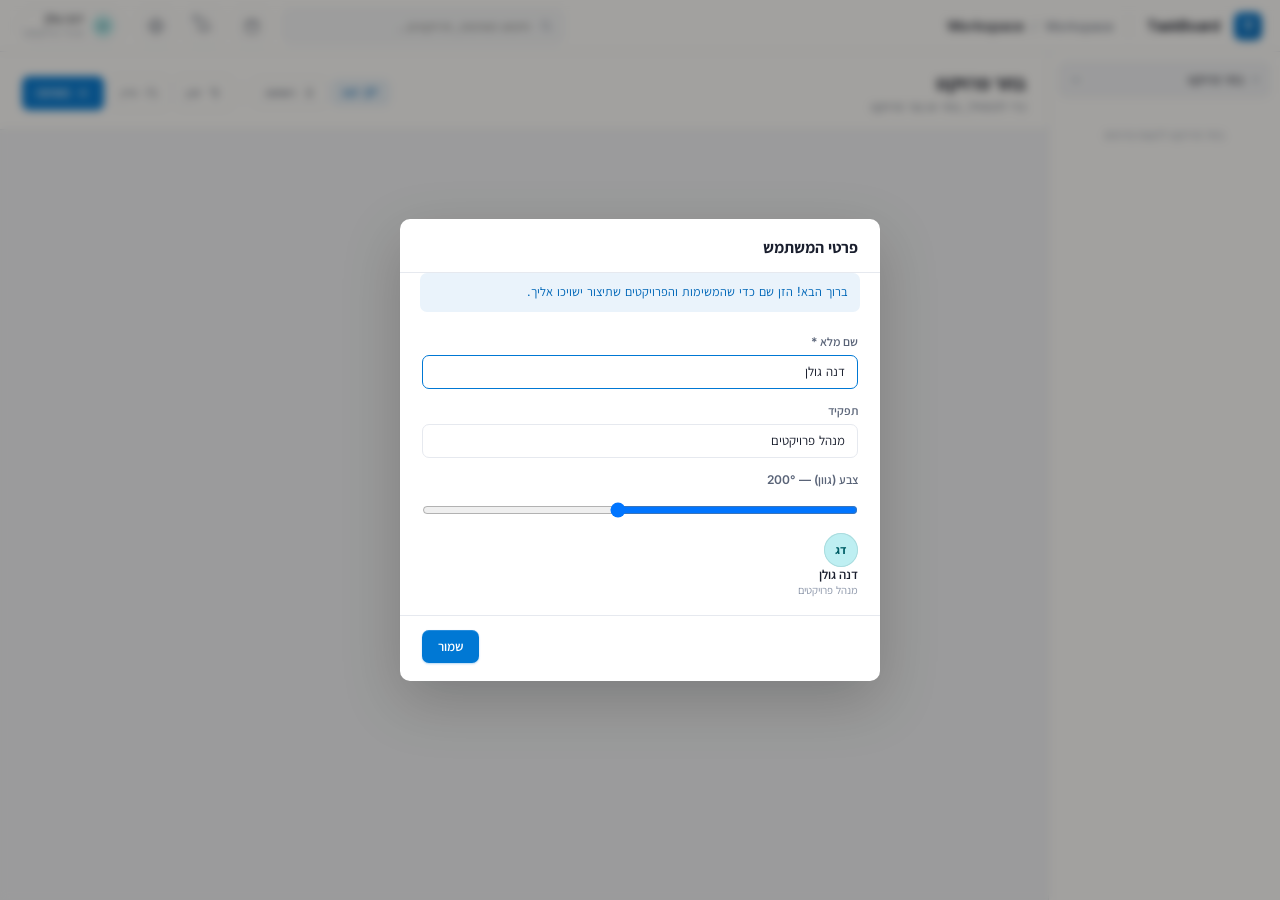
==== index.html @ 41b7034c "Show user profile in topbar and fix first-time setup modal - Add a clickable user chip (avatar + nam" ====
<!DOCTYPE html>
<html lang="he" dir="rtl">
<head>
    <meta charset="UTF-8">
    <meta name="viewport" content="width=device-width, initial-scale=1.0">
    <title>TaskBoard - מנהל משימות</title>
    <link rel="preconnect" href="https://fonts.googleapis.com">
    <link rel="preconnect" href="https://fonts.gstatic.com" crossorigin>
    <link href="https://fonts.googleapis.com/css2?family=Inter:wght@400;500;600;700&family=Assistant:wght@400;500;600;700&display=swap" rel="stylesheet">
    <link rel="stylesheet" href="style.css">
</head>
<body>
    <div class="wrapper">
        <!-- Top Bar -->
        <div class="topbar">
            <div class="topbar-logo">T</div>
            <div class="topbar-brand">TaskBoard</div>
            <div class="topbar-divider"></div>
            <div class="topbar-breadcrumb">
                <span class="breadcrumb-label">Workspace</span>
                <span class="breadcrumb-sep">/</span>
                <span class="breadcrumb-project" id="currentProjectName">ביטוח לאומי</span>
            </div>
            <div class="topbar-search-wrap">
                <svg class="topbar-search-icon" width="14" height="14" viewBox="0 0 24 24" fill="none" stroke="currentColor" stroke-width="1.8">
                    <path d="M11 18a7 7 0 1 0 0-14 7 7 0 0 0 0 14Z"/><path d="m21 21-4.3-4.3"/>
                </svg>
                <input class="topbar-search" type="text" placeholder="חיפוש משימות, פרויקטים…" id="searchInput">
            </div>
            <button class="topbar-icon-btn" type="button" title="דיילי" aria-label="דיילי">
                <svg width="16" height="16" viewBox="0 0 24 24" fill="none" stroke="currentColor" stroke-width="1.8" aria-hidden="true">
                    <rect x="3" y="4" width="18" height="18" rx="2"/><path d="M16 2v4"/><path d="M8 2v4"/><path d="M3 10h18"/><path d="M8 14h.01"/><path d="M12 14h.01"/><path d="M16 14h.01"/>
                </svg>
            </button>
            <button class="topbar-icon-btn" type="button" title="התראות" aria-label="התראות">
                <svg width="16" height="16" viewBox="0 0 24 24" fill="none" stroke="currentColor" stroke-width="1.8" aria-hidden="true">
                    <path d="M6 8a6 6 0 1 1 12 0c0 7 3 9 3 9H3s3-2 3-9"/><path d="M10.3 21a1.94 1.94 0 0 0 3.4 0"/>
                </svg>
            </button>
            <button class="topbar-icon-btn" type="button" title="הגדרות" aria-label="הגדרות">
                <svg width="16" height="16" viewBox="0 0 24 24" fill="none" stroke="currentColor" stroke-width="1.8" aria-hidden="true">
                    <circle cx="12" cy="12" r="3"/><path d="M19.4 15a1.65 1.65 0 0 0 .33 1.82l.06.06a2 2 0 1 1-2.83 2.83l-.06-.06a1.65 1.65 0 0 0-1.82-.33 1.65 1.65 0 0 0-1 1.51V21a2 2 0 1 1-4 0v-.09a1.65 1.65 0 0 0-1-1.51 1.65 1.65 0 0 0-1.82.33l-.06.06a2 2 0 1 1-2.83-2.83l.06-.06a1.65 1.65 0 0 0 .33-1.82 1.65 1.65 0 0 0-1.51-1H3a2 2 0 1 1 0-4h.09a1.65 1.65 0 0 0 1.51-1 1.65 1.65 0 0 0-.33-1.82l-.06-.06a2 2 0 1 1 2.83-2.83l.06.06a1.65 1.65 0 0 0 1.82.33h0a1.65 1.65 0 0 0 1-1.51V3a2 2 0 1 1 4 0v.09a1.65 1.65 0 0 0 1 1.51h0a1.65 1.65 0 0 0 1.82-.33l.06-.06a2 2 0 1 1 2.83 2.83l-.06.06a1.65 1.65 0 0 0-.33 1.82v0a1.65 1.65 0 0 0 1.51 1H21a2 2 0 1 1 0 4h-.09a1.65 1.65 0 0 0-1.51 1Z"/>
                </svg>
            </button>
            <button class="topbar-user" type="button" title="פרופיל המשתמש" aria-label="פרופיל המשתמש" data-action="openUserProfileModal()">
                <span class="avatar avatar-sm" id="topUserAvatar">אא</span>
                <span class="topbar-user-meta">
                    <span class="topbar-user-name" id="topUserName">משתמש</span>
                    <span class="topbar-user-role" id="topUserRole"></span>
                </span>
            </button>
        </div>

        <!-- Body -->
        <div class="body">
            <!-- Sidebar -->
            <aside class="sidebar">
                <!-- Project Selector Dropdown -->
                <div class="project-selector">
                    <button class="project-selector-btn" id="projectSelectorBtn" type="button" aria-haspopup="listbox" aria-expanded="false">
                        <span class="project-dot" id="selectorDot"></span>
                        <span class="project-selector-name" id="selectorProjectName">בחר פרויקט</span>
                        <svg class="selector-chevron" width="12" height="12" viewBox="0 0 24 24" fill="none" stroke="currentColor" stroke-width="2.5" aria-hidden="true">
                            <path d="M6 9l6 6 6-6"/>
                        </svg>
                    </button>
                    <div class="project-dropdown" id="projectDropdown" role="listbox">
                        <button class="mine-only-toggle" id="mineOnlyToggle" type="button" role="switch" aria-checked="false" data-action="toggleMineOnly()">
                            <span class="mine-only-switch"></span>
                            <span class="mine-only-label">הצג רק שלי</span>
                        </button>
                        <div class="projects-list" id="projectsList"></div>
                        <div class="sidebar-add">
                            <input class="sidebar-input" type="text" placeholder="פרויקט חדש…" id="newProjectInput" aria-label="שם פרויקט חדש">
                            <button class="sidebar-add-btn" type="button" aria-label="הוסף פרויקט">+</button>
                        </div>
                    </div>
                </div>

                <!-- Project Details Panel -->
                <div class="project-details" id="projectDetails">
                    <div class="project-details-empty">בחר פרויקט להצגת פרטים</div>
                </div>
            </aside>

            <!-- Main -->
            <main class="main">
                <!-- Page Header -->
                <div class="page-header">
                    <div>
                        <h1 class="page-title" id="pageTitle">בחר פרויקט</h1>
                        <p class="page-subtitle" id="pageSubtitle">כדי להתחיל, בחר פרויקט מהשמאל</p>
                    </div>
                    <div class="header-actions">
                        <div class="view-tabs">
                            <button class="tab-btn active" data-view="kanban">
                                <svg width="14" height="14" viewBox="0 0 24 24" fill="none" stroke="currentColor" stroke-width="1.8">
                                    <rect x="4" y="5" width="5" height="14"/><rect x="15" y="5" width="5" height="8"/>
                                </svg>
                                <span>לוח</span>
                            </button>
                            <button class="tab-btn" data-view="list">
                                <svg width="14" height="14" viewBox="0 0 24 24" fill="none" stroke="currentColor" stroke-width="1.8">
                                    <line x1="8" y1="6" x2="21" y2="6"/><line x1="8" y1="12" x2="21" y2="12"/><line x1="8" y1="18" x2="21" y2="18"/>
                                </svg>
                                <span>רשימה</span>
                            </button>
                        </div>
                        <div class="header-divider"></div>
                        <button class="header-btn header-btn-filter" type="button">
                            <svg width="14" height="14" viewBox="0 0 24 24" fill="none" stroke="currentColor" stroke-width="1.8" aria-hidden="true">
                                <line x1="3" y1="6" x2="21" y2="6"/><line x1="7" y1="12" x2="21" y2="12"/><line x1="10" y1="18" x2="21" y2="18"/>
                            </svg>
                            סנן
                        </button>
                        <button class="header-btn header-btn-sort" type="button">
                            <svg width="14" height="14" viewBox="0 0 24 24" fill="none" stroke="currentColor" stroke-width="1.6" aria-hidden="true">
                                <path d="M3 6h13"/><path d="M3 12h9"/><path d="M3 18h5"/><path d="M19 4v16"/><path d="M15 16l4 4 4-4"/>
                            </svg>
                            מיין
                        </button>
                        <input type="file" id="importFile" accept=".json" style="display:none">
                        <button class="add-task-btn">
                            <svg width="14" height="14" viewBox="0 0 24 24" fill="none" stroke="currentColor" stroke-width="2">
                                <path d="M12 5v14"/><path d="M5 12h14"/>
                            </svg>
                            משימה
                        </button>
                    </div>
                </div>

                <!-- Kanban Board (columns rendered dynamically) -->
                <div class="kanban-board" id="kanbanBoard"></div>

                <!-- Empty State -->
                <div class="empty-state" id="emptyState">
                    <div class="empty-state-inner">
                        <svg width="40" height="40" viewBox="0 0 24 24" fill="none" stroke="currentColor" stroke-width="1.2" stroke-linecap="round" stroke-linejoin="round" style="opacity:0.3"><rect x="4" y="5" width="5" height="14"/><rect x="15" y="5" width="5" height="8"/></svg>
                        <p>בחר פרויקט מהרשימה כדי להתחיל</p>
                    </div>
                </div>
            </main>
        </div>
    </div>

    <!-- APP_CONFIG moved to an external file: Manifest V3 extension pages
         disallow inline <script> blocks under the default CSP. -->
    <script src="config.js"></script>
    <script src="store/ids.js"></script>
    <script src="store/Store.js"></script>
    <script src="store/LocalJsonStore.js"></script>
    <script src="store/HttpStore.js"></script>
    <script src="store/index.js"></script>
    <script src="fsSync.js"></script>
    <script src="script.js"></script>
    <!-- CSP-safe replacement for inline onclick="" handlers (see actions.js). -->
    <script src="actions.js"></script>
</body>
</html>
---- style.css ----
/* ===== Design Tokens ===== */
:root {
    --bg: #f4f6fa;
    --surface: #ffffff;
    --ink: #1a1f2e;
    --ink-s: #5a6478;
    --ink-f: #8b95a8;
    --line: #e6e9ef;
    --line-h: #d0d5dd;
    --blue: #0078d4;
    --blue-d: #0067b8;
    --blue-bg: #eaf3fb;

    /* State colors */
    --todo-c: #64748b;
    --todo-bg: #f7f8fa;
    --todo-tint: #fafbfc;
    --todo-dot: #94a3b8;

    --doing-c: #0078d4;
    --doing-bg: #eaf3fb;
    --doing-tint: #f5fafd;
    --doing-dot: #0078d4;

    --done-c: #16a34a;
    --done-bg: #e8f6ec;
    --done-tint: #f4faf6;
    --done-dot: #16a34a;

    /* Radius */
    --r-sm: 4px;
    --r-md: 7px;
    --r-lg: 8px;
    --r-xl: 10px;

    /* Shadows */
    --shadow-card: 0 1px 0 rgba(16, 24, 40, 0.02);
    --shadow-card-hover: 0 1px 2px rgba(16, 24, 40, 0.04), 0 4px 12px -4px rgba(16, 24, 40, 0.08);
    --shadow-logo: 0 1px 2px rgba(0, 120, 212, 0.4), inset 0 1px 0 rgba(255, 255, 255, 0.2);
    --shadow-primary-btn: 0 1px 2px rgba(0, 120, 212, 0.3), inset 0 1px 0 rgba(255, 255, 255, 0.15);

    --font: 'Inter', 'Assistant', 'Segoe UI', -apple-system, sans-serif;
}

* {
    margin: 0;
    padding: 0;
    box-sizing: border-box;
}

body {
    font-family: var(--font);
    background: var(--bg);
    color: var(--ink);
    font-size: 13px;
    -webkit-font-smoothing: antialiased;
    -moz-osx-font-smoothing: grayscale;
}

button {
    font-family: inherit;
    cursor: pointer;
    border: none;
    background: none;
}

input {
    font-family: inherit;
    outline: none;
}

.wrapper {
    height: 100vh;
    display: flex;
    flex-direction: column;
    background: var(--bg);
}

/* ===== Top Bar ===== */
.topbar {
    display: flex;
    align-items: center;
    height: 52px;
    padding: 0 18px;
    background: var(--surface);
    border-bottom: 1px solid var(--line);
    gap: 14px;
    flex-shrink: 0;
}

.topbar-logo {
    width: 28px;
    height: 28px;
    background: linear-gradient(135deg, var(--blue), var(--blue-d));
    color: white;
    display: grid;
    place-items: center;
    font-weight: 800;
    font-size: 13.5px;
    border-radius: var(--r-md);
    box-shadow: var(--shadow-logo);
}

.topbar-brand {
    font-size: 14.5px;
    font-weight: 700;
    color: var(--ink);
    letter-spacing: -0.2px;
}

.topbar-divider {
    width: 1px;
    height: 22px;
    background: var(--line);
    margin-inline-start: 4px;
}

.topbar-breadcrumb {
    display: flex;
    align-items: center;
    gap: 8px;
}

.breadcrumb-label {
    font-size: 13px;
    color: var(--ink-s);
}

.breadcrumb-sep {
    color: var(--ink-f);
    font-size: 13px;
}

.breadcrumb-project {
    font-size: 14px;
    font-weight: 600;
    color: var(--ink);
}

.topbar-search-wrap {
    margin-inline-start: auto;
    position: relative;
    width: 280px;
}

.topbar-search-icon {
    position: absolute;
    inset-inline-start: 10px;
    top: 50%;
    transform: translateY(-50%);
    color: var(--ink-f);
    pointer-events: none;
}

.topbar-search {
    width: 100%;
    height: 34px;
    border: 1px solid var(--line);
    border-radius: var(--r-md);
    padding-inline-start: 32px;
    padding-inline-end: 12px;
    font-size: 13px;
    background: #f7f9fc;
    color: var(--ink);
    transition: border-color 0.15s, background 0.15s;
}

.topbar-search:focus {
    border-color: var(--blue);
    background: var(--surface);
}

.topbar-icon-btn {
    width: 34px;
    height: 34px;
    border: 1px solid var(--line);
    background: var(--surface);
    border-radius: var(--r-md);
    display: grid;
    place-items: center;
    color: var(--ink-s);
    transition: background 0.15s, color 0.15s, border-color 0.15s;
}

.topbar-icon-btn:hover {
    background: var(--bg);
    color: var(--ink);
    border-color: var(--line-h);
}

/* Topbar user chip */
.topbar-user {
    display: flex;
    align-items: center;
    gap: 8px;
    height: 34px;
    padding: 0 10px 0 6px;
    border: 1px solid var(--line);
    background: var(--surface);
    border-radius: 18px;
    transition: background 0.15s, border-color 0.15s;
}

.topbar-user:hover {
    background: var(--bg);
    border-color: var(--line-h);
}

.topbar-user-meta {
    display: flex;
    flex-direction: column;
    align-items: flex-start;
    line-height: 1.15;
    max-width: 120px;
}

.topbar-user-name {
    font-size: 12.5px;
    font-weight: 600;
    color: var(--ink);
    overflow: hidden;
    text-overflow: ellipsis;
    white-space: nowrap;
    max-width: 120px;
}

.topbar-user-role {
    font-size: 10.5px;
    color: var(--ink-f);
    overflow: hidden;
    text-overflow: ellipsis;
    white-space: nowrap;
    max-width: 120px;
}

.topbar-user-role:empty {
    display: none;
}

/* First-time profile setup intro */
.modal-intro {
    margin: 0 20px 4px;
    padding: 10px 12px;
    background: var(--blue-bg);
    color: var(--blue-d);
    border-radius: var(--r-md);
    font-size: 12.5px;
    line-height: 1.5;
}

/* ===== Avatar ===== */
.avatar {
    width: 32px;
    height: 32px;
    border-radius: 50%;
    background: oklch(0.92 0.05 var(--hue));
    color: oklch(0.42 0.12 var(--hue));
    display: grid;
    place-items: center;
    font-size: 11px;
    font-weight: 700;
    letter-spacing: -0.3px;
    box-shadow: inset 0 0 0 1px oklch(0.86 0.05 var(--hue));
    flex-shrink: 0;
}

.avatar-sm {
    width: 22px;
    height: 22px;
    font-size: 9px;
}

.avatar-lg {
    width: 34px;
    height: 34px;
    font-size: 12px;
}

/* ===== Body Layout ===== */
.body {
    flex: 1;
    display: grid;
    grid-template-columns: 232px 1fr;
    min-height: 0;
}

/* ===== Sidebar ===== */
.sidebar {
    background: var(--surface);
    border-inline-end: 1px solid var(--line);
    display: flex;
    flex-direction: column;
    overflow: visible;
}

/* Project Selector */
.project-selector {
    padding: 10px 10px 0;
    position: relative;
}

.project-selector-btn {
    width: 100%;
    display: flex;
    align-items: center;
    gap: 8px;
    padding: 8px 10px;
    background: var(--bg);
    border: 1px solid var(--line);
    border-radius: var(--r-md);
    color: var(--ink);
    font-size: 13px;
    font-weight: 500;
    cursor: pointer;
    transition: border-color 0.15s, background 0.15s;
    text-align: start;
}

.project-selector-btn:hover {
    border-color: var(--line-h);
    background: #eff2f7;
}

.project-selector-btn[aria-expanded="true"] {
    border-color: var(--blue);
    background: var(--surface);
}

.project-selector-name {
    flex: 1;
    overflow: hidden;
    text-overflow: ellipsis;
    white-space: nowrap;
}

.selector-chevron {
    flex-shrink: 0;
    color: var(--ink-f);
    transition: transform 0.2s;
}

.project-selector-btn[aria-expanded="true"] .selector-chevron {
    transform: rotate(180deg);
}

/* Project Dropdown */
.project-dropdown {
    display: none;
    position: absolute;
    top: calc(100% + 4px);
    inset-inline-start: 10px;
    inset-inline-end: 10px;
    background: var(--surface);
    border: 1px solid var(--line);
    border-radius: var(--r-lg);
    box-shadow: 0 4px 16px rgba(16, 24, 40, 0.1);
    z-index: 200;
    overflow: hidden;
}

.project-dropdown.open {
    display: block;
}

.projects-list {
    padding: 4px 6px;
    display: flex;
    flex-direction: column;
    gap: 1px;
    overflow-y: auto;
    max-height: 220px;
}

/* "Show only mine" toggle */
.mine-only-toggle {
    display: flex;
    align-items: center;
    gap: 8px;
    width: calc(100% - 12px);
    margin: 6px 6px 0;
    padding: 7px 10px;
    background: var(--bg);
    border: 1px solid var(--line);
    border-radius: var(--r-md);
    cursor: pointer;
    font-family: inherit;
    font-size: 12.5px;
    font-weight: 500;
    color: var(--ink-s);
    transition: background 0.12s, border-color 0.12s, color 0.12s;
}

.mine-only-toggle:hover {
    border-color: var(--line-h);
}

.mine-only-switch {
    position: relative;
    flex: none;
    width: 30px;
    height: 17px;
    border-radius: 9px;
    background: var(--line-h);
    transition: background 0.15s;
}

.mine-only-switch::after {
    content: "";
    position: absolute;
    top: 2px;
    inset-inline-start: 2px;
    width: 13px;
    height: 13px;
    border-radius: 50%;
    background: #fff;
    box-shadow: 0 1px 2px rgba(16, 24, 40, 0.25);
    transition: transform 0.15s;
}

.mine-only-toggle.active {
    background: var(--blue-bg);
    border-color: var(--blue);
    color: var(--blue-d);
}

.mine-only-toggle.active .mine-only-switch {
    background: var(--blue);
}

.mine-only-toggle.active .mine-only-switch::after {
    transform: translateX(-13px);
}

.project-item {
    display: flex;
    align-items: center;
    gap: 9px;
    padding: 7px 10px;
    font-size: 13px;
    border-radius: var(--r-md);
    color: var(--ink);
    font-weight: 500;
    cursor: pointer;
    transition: background 0.12s;
    position: relative;
}

.project-item:hover {
    background: #f4f6fa;
}

.project-item.active {
    background: var(--blue-bg);
    color: var(--blue-d);
    font-weight: 600;
}

.project-dot {
    width: 7px;
    height: 7px;
    border-radius: 50%;
    background: oklch(0.72 0.12 var(--hue, 230));
    flex-shrink: 0;
}

.project-item.active .project-dot {
    background: var(--blue);
}

.project-name {
    flex: 1;
    overflow: hidden;
    text-overflow: ellipsis;
    white-space: nowrap;
}

.project-count {
    font-size: 11px;
    font-weight: 700;
    color: var(--ink-f);
}

.project-item.active .project-count {
    color: var(--blue-d);
}

.project-settings-btn {
    width: 18px;
    height: 18px;
    border-radius: 4px;
    color: var(--ink-f);
    opacity: 0;
    transition: opacity 0.15s, background 0.15s, color 0.15s;
    display: grid;
    place-items: center;
    font-size: 13px;
}

.project-item:hover .project-settings-btn {
    opacity: 1;
}

.project-settings-btn:hover {
    background: #f0f7ff;
    color: var(--blue);
}

.project-delete-btn {
    width: 18px;
    height: 18px;
    border-radius: 4px;
    color: var(--ink-f);
    opacity: 0;
    transition: opacity 0.15s, background 0.15s, color 0.15s;
    display: grid;
    place-items: center;
    font-size: 14px;
}

.project-item:hover .project-delete-btn {
    opacity: 1;
}

.project-delete-btn:hover {
    background: #fef0ef;
    color: #b42318;
}

.sidebar-add {
    margin: 6px 6px 8px;
    display: flex;
    flex-direction: column;
    gap: 6px;
    border-top: 1px solid var(--line);
    padding-top: 8px;
}

.sidebar-input {
    flex: 1;
    border: 1px solid var(--line);
    padding: 7px 10px;
    font-size: 12.5px;
    border-radius: var(--r-md);
    background: #f7f9fc;
    color: var(--ink);
    transition: border-color 0.15s, background 0.15s;
}

.sidebar-input:focus {
    border-color: var(--blue);
    background: var(--surface);
}

.sidebar-add-btn {
    width: 100%;
    padding: 7px 12px;
    border: 1px solid var(--blue);
    background: var(--blue);
    color: white;
    font-size: 12.5px;
    font-weight: 600;
    border-radius: var(--r-md);
    display: flex;
    align-items: center;
    justify-content: center;
    gap: 5px;
    transition: all 0.15s;
}

.sidebar-add-btn:hover {
    background: var(--blue);
    color: white;
    border-color: var(--blue);
}

/* Project Details Panel */
.project-details {
    flex: 1;
    overflow-y: auto;
    margin-top: 10px;
}

.project-details-empty {
    padding: 20px 16px;
    font-size: 12px;
    color: var(--ink-f);
    text-align: center;
}

.project-details-header {
    padding: 14px 16px 12px;
    border-bottom: 1px solid var(--line);
    position: relative;
    overflow: hidden;
}

.project-details-color-bar {
    position: absolute;
    inset-inline-start: 0;
    top: 0;
    bottom: 0;
    width: 3px;
    background: oklch(0.72 0.12 var(--hue, 230));
}

.project-details-name {
    font-size: 14px;
    font-weight: 700;
    color: var(--ink);
    line-height: 1.3;
    word-break: break-word;
}

.project-details-body {
    padding: 12px 16px;
    display: flex;
    flex-direction: column;
    gap: 12px;
}

.project-details-section-label {
    font-size: 10.5px;
    font-weight: 700;
    color: var(--ink-f);
    text-transform: uppercase;
    letter-spacing: 0.5px;
}

.project-stats {
    display: flex;
    flex-direction: column;
    gap: 4px;
}

.project-stat {
    display: flex;
    align-items: center;
    gap: 8px;
    padding: 4px 0;
}

.project-stat-dot {
    width: 6px;
    height: 6px;
    border-radius: 50%;
    background: oklch(0.70 0.14 var(--col-hue, 220));
    flex-shrink: 0;
}

.project-stat-label {
    flex: 1;
    font-size: 12px;
    color: var(--ink-s);
}

.project-stat-count {
    font-size: 12px;
    font-weight: 700;
    color: var(--ink);
    min-width: 16px;
    text-align: start;
}

.project-details-meta {
    display: flex;
    align-items: center;
    gap: 5px;
    color: var(--ink-f);
    font-size: 11px;
}

/* Project Links */
.project-links {
    display: flex;
    flex-direction: column;
    gap: 6px;
}

.project-link-btn {
    display: flex;
    align-items: center;
    gap: 10px;
    width: 100%;
    box-sizing: border-box;
    padding: 10px 12px;
    background: var(--surface);
    border: 1px solid var(--line);
    border-radius: var(--r-md);
    cursor: pointer;
    transition: background 0.15s, border-color 0.15s, box-shadow 0.15s;
    position: relative;
    min-height: 44px;
}

.project-link-btn:hover {
    background: #f7f9fc;
    border-color: var(--line-h);
    box-shadow: var(--shadow-card-hover);
}

.project-link-icon {
    line-height: 1;
    flex-shrink: 0;
    width: 24px;
    height: 24px;
    display: grid;
    place-items: center;
    color: var(--ink-s);
}

.project-link-name {
    flex: 1;
    font-size: 13px;
    font-weight: 600;
    color: var(--ink);
    overflow: hidden;
    text-overflow: ellipsis;
    white-space: nowrap;
}

.project-link-edit,
.project-link-del {
    width: 22px;
    height: 22px;
    border-radius: 4px;
    color: var(--ink-f);
    background: transparent;
    border: none;
    opacity: 0;
    transition: opacity 0.15s, background 0.15s, color 0.15s;
    display: grid;
    place-items: center;
    font-size: 13px;
    cursor: pointer;
}

.project-link-btn:hover .project-link-edit,
.project-link-btn:hover .project-link-del {
    opacity: 1;
}

.project-link-edit:hover {
    background: var(--blue-bg);
    color: var(--blue-d);
}

.project-link-del:hover {
    background: #fef0ef;
    color: #b42318;
}

.project-link-add {
    display: flex;
    align-items: center;
    gap: 10px;
    width: 100%;
    box-sizing: border-box;
    padding: 10px 12px;
    background: transparent;
    border: 1px dashed var(--line-h);
    border-radius: var(--r-md);
    color: var(--ink-s);
    cursor: pointer;
    transition: background 0.15s, border-color 0.15s, color 0.15s;
    min-height: 44px;
}

.project-link-add:hover {
    background: var(--blue-bg);
    border-color: var(--blue);
    color: var(--blue-d);
}

.project-link-add .project-link-icon {
    font-size: 16px;
    font-weight: 600;
}

.project-link-add .project-link-name {
    font-size: 12.5px;
    font-weight: 500;
    color: inherit;
}

/* Link icon picker (modal) */
.link-icon-picker {
    display: grid;
    grid-template-columns: repeat(8, 1fr);
    gap: 6px;
}

.link-icon-opt {
    aspect-ratio: 1;
    border: 1px solid var(--line);
    background: var(--surface);
    border-radius: var(--r-md);
    color: var(--ink-s);
    display: grid;
    place-items: center;
    cursor: pointer;
    transition: background 0.12s, border-color 0.12s, color 0.12s;
}

.link-icon-opt:hover {
    background: var(--bg);
    border-color: var(--line-h);
}

.link-icon-opt.selected {
    background: var(--blue-bg);
    border-color: var(--blue);
    color: var(--blue-d);
}

/* Link type selector */
.link-type-selector {
    display: flex;
    gap: 8px;
}

.link-type-btn {
    flex: 1;
    padding: 8px 12px;
    border: 1px solid var(--line);
    background: var(--surface);
    border-radius: var(--r-md);
    color: var(--ink-s);
    cursor: pointer;
    font-size: 13px;
    font-weight: 500;
    display: flex;
    align-items: center;
    justify-content: center;
    gap: 6px;
    transition: background 0.12s, border-color 0.12s, color 0.12s;
}

.link-type-btn:hover {
    background: var(--bg);
    border-color: var(--line-h);
}

.link-type-btn.active {
    background: var(--blue-bg);
    border-color: var(--blue);
    color: var(--blue-d);
}

.field-hint {
    margin-top: 4px;
    font-size: 11px;
    color: var(--ink-s);
    opacity: 0.7;
}

/* File upload row */
.file-upload-row {
    display: flex;
    gap: 8px;
    align-items: stretch;
}

/* File picker button */
.file-picker-btn {
    display: flex;
    align-items: center;
    justify-content: center;
    gap: 6px;
    flex: 1;
    padding: 8px 12px;
    border: 1px solid var(--line);
    background: var(--surface);
    border-radius: var(--r-md);
    color: var(--ink-s);
    cursor: pointer;
    font-size: 13px;
    font-weight: 500;
    transition: background 0.12s, border-color 0.12s;
}

.file-picker-btn:hover {
    background: var(--bg);
    border-color: var(--line-h);
}

/* File help button (question mark) */
.file-help-btn {
    flex-shrink: 0;
    width: 32px;
    height: 32px;
    border: 1px solid var(--line);
    background: var(--surface);
    border-radius: 50%;
    color: var(--ink-s);
    cursor: pointer;
    font-size: 14px;
    font-weight: 700;
    display: flex;
    align-items: center;
    justify-content: center;
    transition: background 0.12s, border-color 0.12s, color 0.12s;
}

.file-help-btn:hover {
    background: var(--blue-bg);
    border-color: var(--blue);
    color: var(--blue-d);
}

/* File selected display */
.file-selected-display {
    padding: 8px 10px;
    background: var(--blue-bg);
    border: 1px solid var(--blue);
    border-radius: var(--r-md);
    color: var(--blue-d);
    display: flex;
    align-items: center;
    gap: 6px;
    font-size: 13px;
    font-weight: 500;
    word-break: break-all;
}

.file-selected-display svg {
    flex-shrink: 0;
}

.file-clear-btn {
    margin-start: auto;
    background: none;
    border: none;
    color: var(--blue-d);
    cursor: pointer;
    font-size: 18px;
    padding: 0;
    width: 18px;
    height: 18px;
    display: flex;
    align-items: center;
    justify-content: center;
    flex-shrink: 0;
    transition: color 0.12s;
}

.file-clear-btn:hover {
    color: var(--blue);
}

.user-card {
    margin-top: auto;
    padding: 12px 14px;
    border-top: 1px solid var(--line);
    display: flex;
    align-items: center;
    gap: 10px;
}

.user-meta {
    flex: 1;
    min-width: 0;
}

.user-name {
    font-size: 13px;
    font-weight: 600;
    color: var(--ink);
    line-height: 1.2;
}

.user-role {
    font-size: 11px;
    color: var(--ink-f);
    margin-top: 1px;
}

.icon-btn-small {
    width: 28px;
    height: 28px;
    border: 1px solid var(--line);
    background: var(--surface);
    border-radius: var(--r-md);
    display: grid;
    place-items: center;
    color: var(--ink-s);
    transition: background 0.15s;
}

.icon-btn-small:hover {
    background: var(--bg);
}

/* ===== Main Area ===== */
.main {
    display: flex;
    flex-direction: column;
    min-height: 0;
    overflow: hidden;
}

.page-header {
    padding: 18px 22px 14px;
    border-bottom: 1px solid var(--line);
    background: var(--surface);
    display: flex;
    align-items: center;
    gap: 14px;
}

.page-title {
    font-size: 20px;
    font-weight: 700;
    color: var(--ink);
    letter-spacing: -0.3px;
}

.page-subtitle {
    font-size: 12.5px;
    color: var(--ink-s);
    margin-top: 2px;
}

.header-actions {
    display: flex;
    gap: 6px;
    margin-inline-start: auto;
    align-items: center;
}

.view-tabs {
    display: flex;
    gap: 4px;
}

.tab-btn {
    padding: 5px 11px;
    font-size: 12px;
    font-weight: 600;
    border-radius: var(--r-md);
    color: var(--ink-s);
    background: transparent;
    border: 1px solid var(--line);
    display: inline-flex;
    align-items: center;
    gap: 5px;
    transition: all 0.15s;
}

.tab-btn:hover {
    background: var(--bg);
}

.tab-btn.active {
    background: var(--blue-bg);
    color: var(--blue-d);
    border-color: transparent;
}

.header-divider {
    width: 1px;
    height: 22px;
    background: var(--line);
    margin: 0 4px;
}

.header-btn {
    height: 32px;
    padding: 0 10px;
    border: 1px solid var(--line);
    background: var(--surface);
    color: var(--ink-s);
    font-size: 12.5px;
    border-radius: var(--r-md);
    display: inline-flex;
    align-items: center;
    gap: 6px;
    transition: all 0.15s;
}

.header-btn:hover {
    background: var(--bg);
    color: var(--ink);
}

.add-task-btn {
    padding: 0 14px;
    height: 34px;
    background: var(--blue);
    color: white;
    font-size: 13px;
    font-weight: 600;
    border-radius: var(--r-md);
    display: inline-flex;
    align-items: center;
    gap: 6px;
    box-shadow: var(--shadow-primary-btn);
    transition: background 0.15s;
}

.add-task-btn:hover {
    background: var(--blue-d);
}

/* ===== Kanban Board ===== */
.kanban-board {
    padding: 18px;
    display: grid;
    grid-template-columns: 260px 260px 260px 260px;
    gap: 14px;
    flex: 1;
    min-height: 0;
    overflow-x: auto;
    overflow-y: hidden;
    align-items: stretch;
}

.kanban-column {
    background: var(--surface);
    border: 1px solid var(--line);
    border-radius: var(--r-xl);
    display: flex;
    flex-direction: column;
    min-height: 0;
    transition: background 0.15s, border-color 0.15s;
    overflow: hidden;
}

.kanban-column.drop-over {
    background: var(--state-bg);
    border-color: var(--state-dot);
}

.kanban-column.dragging-column {
    opacity: 0.4;
}

.kanban-column {
    --col-hue: 220;
    --state-c:   hsl(var(--col-hue), 55%, 35%);
    --state-bg:  hsl(var(--col-hue), 65%, 92%);
    --state-tint: hsl(var(--col-hue), 60%, 97%);
    --state-dot: hsl(var(--col-hue), 60%, 50%);
}

.column-header {
    padding: 12px 14px 10px;
    border-bottom: 1px solid var(--line);
    background: var(--state-tint);
    display: flex;
    align-items: center;
    gap: 9px;
    cursor: grab;
}

.column-header:active {
    cursor: grabbing;
}

.column-dot {
    width: 8px;
    height: 8px;
    border-radius: 50%;
    background: var(--state-dot);
    box-shadow: 0 0 0 3px var(--state-bg);
}

.column-title {
    font-size: 12.5px;
    font-weight: 700;
    color: var(--ink);
    letter-spacing: 0.2px;
}

.column-count {
    font-size: 11px;
    font-weight: 700;
    color: var(--state-c);
    background: white;
    border: 1px solid var(--line);
    padding: 1px 8px;
    border-radius: 99px;
    line-height: 1.5;
}

.column-add-btn {
    margin-inline-start: auto;
    width: 24px;
    height: 24px;
    border-radius: 6px;
    display: grid;
    place-items: center;
    color: var(--ink-s);
    background: transparent;
    font-size: 16px;
    font-weight: 600;
    line-height: 1;
    transition: background 0.15s, color 0.15s;
}

.column-add-btn:hover {
    background: var(--line);
    color: var(--ink);
}

.column-delete-btn {
    width: 22px;
    height: 22px;
    border: none;
    background: transparent;
    color: var(--ink-f);
    border-radius: var(--r-sm);
    cursor: pointer;
    font-size: 16px;
    line-height: 1;
    display: flex;
    align-items: center;
    justify-content: center;
    opacity: 0;
    transition: opacity 0.15s, background 0.15s, color 0.15s;
}

.kanban-column:hover .column-delete-btn {
    opacity: 1;
}

.column-delete-btn:hover {
    background: #fee2e2;
    color: #b91c1c;
}

.add-column-btn {
    align-self: start;
    min-width: 200px;
    height: 44px;
    margin-top: 0;
    background: transparent;
    border: 2px dashed var(--line);
    border-radius: var(--r-xl);
    color: var(--ink-f);
    font-size: 13px;
    font-weight: 600;
    cursor: pointer;
    transition: all 0.15s;
    display: flex;
    align-items: center;
    justify-content: center;
}

.add-column-btn:hover {
    border-color: var(--blue);
    color: var(--blue);
    background: var(--surface);
}

.column-body {
    padding: 10px;
    display: flex;
    flex-direction: column;
    gap: 8px;
    background: var(--surface);
    transition: background 0.15s;
    min-height: 60px;
    flex: 1;
    overflow-y: auto;
}

.kanban-column.drop-over .column-body {
    background: var(--state-bg);
}

.column-empty {
    text-align: center;
    color: var(--ink-f);
    font-size: 12px;
    padding: 18px 8px;
    border: 1px dashed var(--line);
    border-radius: var(--r-lg);
    font-weight: 500;
}

/* ===== Card ===== */
.card {
    position: relative;
    background: var(--surface);
    border: 1px solid var(--line);
    border-radius: var(--r-lg);
    padding: 11px 13px 10px;
    cursor: pointer;
    box-shadow: var(--shadow-card);
    transition: box-shadow 0.15s, border-color 0.15s, transform 0.15s;
}

.card:hover {
    border-color: var(--line-h);
    box-shadow: var(--shadow-card-hover);
    transform: translateY(-1px);
}

.card.dragging {
    opacity: 0.4;
}

.card {
    --col-hue: 220;
    --card-stripe: hsl(var(--col-hue), 60%, 50%);
}

.card-stripe {
    position: absolute;
    inset-inline-start: 0;
    top: 10px;
    bottom: 10px;
    width: 3px;
    background: var(--card-stripe);
    border-radius: 0 2px 2px 0;
}

.card-top {
    display: flex;
    align-items: center;
    margin-bottom: 6px;
}

.card-id {
    position: absolute;
    inset-inline-end: 8px;
    top: 8px;
    font-size: 10px;
    color: var(--ink-f);
    font-weight: 600;
    font-variant-numeric: tabular-nums;
    font-family: ui-monospace, SFMono-Regular, Menlo, monospace;
    white-space: nowrap;
    z-index: 0;
}

.card-title {
    font-size: 13.5px;
    font-weight: 600;
    color: var(--ink);
    line-height: 1.35;
    margin-bottom: 2px;
    word-break: break-word;
}

.card-title.done {
    text-decoration: line-through;
    opacity: 0.7;
}

.card-description {
    font-size: 12px;
    color: var(--ink-s);
    line-height: 1.4;
    margin-bottom: 8px;
    word-break: break-word;
}

.card-meta {
    display: flex;
    align-items: center;
    gap: 8px;
    padding-top: 8px;
    border-top: 1px dashed var(--line);
    flex-wrap: wrap;
}

/* ===== Tag ===== */
.tag {
    display: inline-flex;
    align-items: center;
    font-size: 11px;
    font-weight: 600;
    padding: 2px 8px;
    border-radius: var(--r-sm);
}

.tag-default { background: var(--line); color: var(--ink-s); }
.tag-מסמכים, .tag-docs { background: #f4ebff; color: #5925dc; }
.tag-פגישה, .tag-meeting { background: #e0f2fe; color: #0086c9; }
.tag-פנימי, .tag-internal { background: #eef4ff; color: #3538cd; }
.tag-bug { background: #fef0ef; color: #b42318; }
.tag-feature { background: #e8f6ec; color: #16a34a; }

/* ===== Priority Flag ===== */
.priority {
    display: inline-flex;
    align-items: center;
    gap: 4px;
    font-size: 11px;
    font-weight: 600;
    padding: 2px 7px 2px 6px;
    border-radius: var(--r-sm);
    line-height: 1.4;
}

.priority-high { background: #fef0ef; color: #b42318; }
.priority-med { background: #fef5e7; color: #b54708; }
.priority-low { background: #f2f4f7; color: #475467; }

/* ===== Due Chip ===== */
.due-chip {
    display: inline-flex;
    align-items: center;
    gap: 4px;
    font-size: 11.5px;
    font-weight: 500;
    color: var(--ink-s);
}

.due-chip.overdue {
    color: #b42318;
    background: #fef0ef;
    padding: 2px 7px;
    border-radius: var(--r-sm);
}

.card-trailing {
    margin-inline-start: auto;
    display: flex;
    align-items: center;
    gap: 9px;
    color: var(--ink-f);
}

.sync-status-dot {
    position: absolute;
    top: 4px;
    inset-inline-end: 4px;
    width: 8px;
    height: 8px;
    border-radius: 50%;
    border: 1.5px solid var(--bg, #fff);
    background: #9ca3af;
}

.sync-status-dot.connected { background: #22c55e; }
.sync-status-dot.error { background: #ef4444; }
.sync-status-dot.disconnected { background: #9ca3af; }

.card-creator {
    font-size: 10px;
    color: var(--ink-f);
    opacity: 0.7;
    white-space: nowrap;
    overflow: hidden;
    text-overflow: ellipsis;
    max-width: 90px;
}

.card-meta-item {
    display: inline-flex;
    align-items: center;
    gap: 3px;
    font-size: 11.5px;
    font-weight: 500;
}

.card-actions {
    position: absolute;
    top: 8px;
    inset-inline-end: 8px;
    display: flex;
    gap: 4px;
    opacity: 0;
    transition: opacity 0.15s;
    z-index: 2;
}

.card:hover .card-actions {
    opacity: 1;
}

.card-action-btn {
    width: 22px;
    height: 22px;
    border-radius: 4px;
    color: var(--ink-f);
    background: var(--surface);
    border: 1px solid var(--line);
    display: grid;
    place-items: center;
    font-size: 11px;
    transition: all 0.15s;
}

.card-action-btn:hover {
    background: var(--bg);
    color: var(--ink);
}

.card-action-btn.delete:hover {
    background: #fef0ef;
    color: #b42318;
    border-color: #fecdca;
}

/* ===== Empty State ===== */
.empty-state {
    flex: 1;
    display: flex;
    align-items: center;
    justify-content: center;
    color: var(--ink-f);
    font-size: 14px;
}

/* ===== Modal ===== */
.modal-overlay {
    position: fixed;
    inset: 0;
    background: rgba(24, 20, 16, 0.4);
    backdrop-filter: blur(4px);
    display: flex;
    align-items: center;
    justify-content: center;
    z-index: 1000;
    animation: fadeIn 0.2s ease-out;
}

/* ===== Custom Dialog ===== */
.dialog-overlay {
    position: fixed;
    inset: 0;
    background: rgba(24, 20, 16, 0.45);
    backdrop-filter: blur(4px);
    display: flex;
    align-items: center;
    justify-content: center;
    z-index: 2000;
    animation: fadeIn 0.15s ease-out;
}

.dialog-box {
    background: var(--surface);
    border: 1px solid var(--line);
    border-radius: var(--r-xl);
    padding: 24px;
    min-width: 320px;
    max-width: 440px;
    width: 90%;
    box-shadow: 0 8px 32px rgba(0,0,0,0.14);
    display: flex;
    flex-direction: column;
    gap: 14px;
    animation: slideUp 0.18s ease-out;
}

.dialog-title {
    font-size: 15px;
    font-weight: 700;
    color: var(--ink);
}

.dialog-message {
    font-size: 13.5px;
    color: var(--ink-s);
    line-height: 1.6;
}

.dialog-input {
    width: 100%;
}

.dialog-btns {
    display: flex;
    gap: 8px;
    justify-content: flex-end;
    margin-top: 4px;
}

@keyframes slideUp {
    from { opacity: 0; transform: translateY(10px) scale(0.97); }
    to   { opacity: 1; transform: none; }
}

@keyframes fadeIn {
    from { opacity: 0; }
    to { opacity: 1; }
}

.modal {
    background: var(--surface);
    border-radius: var(--r-xl);
    box-shadow: 0 20px 60px rgba(0, 0, 0, 0.2);
    width: 90%;
    max-width: 480px;
    max-height: 90vh;
    display: flex;
    flex-direction: column;
    animation: slideUp 0.25s ease-out;
}

@keyframes slideUp {
    from { transform: translateY(20px); opacity: 0; }
    to { transform: translateY(0); opacity: 1; }
}

.modal-header {
    padding: 18px 22px 14px;
    border-bottom: 1px solid var(--line);
    display: flex;
    align-items: center;
    justify-content: space-between;
}

.modal-title {
    font-size: 16px;
    font-weight: 700;
    color: var(--ink);
}

.modal-close {
    width: 28px;
    height: 28px;
    border-radius: 6px;
    color: var(--ink-f);
    font-size: 18px;
    display: grid;
    place-items: center;
    transition: background 0.15s;
}

.modal-close:hover {
    background: var(--bg);
    color: var(--ink);
}

.modal-body {
    padding: 18px 22px;
    overflow-y: auto;
    display: flex;
    flex-direction: column;
    gap: 14px;
}

/* ===== Daily Standup Modal ===== */
.daily-modal {
    max-width: 920px;
    width: 95%;
}

.daily-table {
    display: flex;
    flex-direction: column;
    border: 1px solid var(--line);
    border-radius: var(--r-lg);
    overflow: hidden;
}

.daily-table-row {
    display: grid;
    grid-template-columns: 160px repeat(3, 1fr);
    gap: 10px;
    padding: 10px 12px;
    border-bottom: 1px solid var(--line);
    align-items: start;
}

.daily-table-row:last-child {
    border-bottom: none;
}

.daily-table-head {
    background: var(--bg);
    font-size: 12px;
    font-weight: 700;
    color: var(--ink-s);
    align-items: center;
}

.daily-col-user {
    display: flex;
    align-items: center;
    gap: 8px;
    font-size: 13px;
    font-weight: 600;
    color: var(--ink);
}

.daily-username {
    overflow: hidden;
    text-overflow: ellipsis;
    white-space: nowrap;
}

.daily-col {
    font-size: 13px;
    color: var(--ink-s);
    line-height: 1.5;
    word-break: break-word;
}

.daily-table-row-me {
    background: oklch(0.97 0.02 230);
}

.daily-edit {
    width: 100%;
    min-height: 52px;
    resize: vertical;
    border: 1px solid var(--line);
    border-radius: var(--r-sm);
    padding: 6px 8px;
    font: inherit;
    font-size: 13px;
    color: var(--ink);
    background: var(--surface);
    transition: border-color 0.15s;
}

.daily-edit:focus {
    outline: none;
    border-color: var(--line-h);
}

.daily-empty,
.daily-empty-cell {
    color: var(--ink-f);
    font-size: 13px;
}

.daily-empty {
    padding: 16px;
    text-align: center;
}

.daily-history-section {
    margin-top: 4px;
}

.daily-history-title {
    font-size: 13px;
    font-weight: 700;
    color: var(--ink-s);
    margin-bottom: 8px;
}

.daily-history {
    display: flex;
    flex-direction: column;
    gap: 8px;
}

.daily-history-item {
    border: 1px solid var(--line);
    border-radius: var(--r-lg);
    overflow: hidden;
}

.daily-history-toggle {
    width: 100%;
    display: flex;
    align-items: center;
    gap: 10px;
    padding: 10px 12px;
    background: var(--bg);
    font-size: 13px;
    font-weight: 600;
    color: var(--ink);
    text-align: right;
    transition: background 0.15s;
}

.daily-history-toggle:hover {
    background: var(--line);
}

.daily-history-chevron {
    transition: transform 0.15s;
    flex-shrink: 0;
}

.daily-history-toggle.open .daily-history-chevron {
    transform: rotate(180deg);
}

.daily-history-date {
    flex: 1;
}

.daily-history-count {
    font-size: 12px;
    font-weight: 500;
    color: var(--ink-f);
}

.daily-history-content {
    display: none;
    padding: 10px;
}

.daily-history-content.open {
    display: block;
}

@media (max-width: 720px) {
    .daily-table-row {
        grid-template-columns: 1fr;
        gap: 6px;
    }
    .daily-table-head {
        display: none;
    }
    .daily-col::before {
        content: attr(data-label);
        display: block;
        font-size: 11px;
        font-weight: 700;
        color: var(--ink-f);
        margin-bottom: 2px;
    }
}

.field {
    display: flex;
    flex-direction: column;
    gap: 6px;
}

.field-label {
    font-size: 12px;
    font-weight: 600;
    color: var(--ink-s);
}

.field-input,
.field-textarea,
.field-select {
    border: 1px solid var(--line);
    border-radius: var(--r-md);
    padding: 8px 12px;
    font-size: 13px;
    color: var(--ink);
    background: var(--surface);
    font-family: inherit;
    transition: border-color 0.15s;
}

.field-input:focus,
.field-textarea:focus,
.field-select:focus {
    border-color: var(--blue);
}

.field-textarea {
    resize: vertical;
    min-height: 70px;
}

.field-row {
    display: grid;
    grid-template-columns: 1fr 1fr;
    gap: 12px;
}

.modal-footer {
    padding: 14px 22px 18px;
    border-top: 1px solid var(--line);
    display: flex;
    gap: 8px;
    justify-content: flex-end;
}

.btn-secondary {
    padding: 8px 14px;
    border: 1px solid var(--line);
    background: var(--surface);
    color: var(--ink-s);
    border-radius: var(--r-md);
    font-size: 13px;
    font-weight: 600;
    transition: background 0.15s;
}

.btn-secondary:hover {
    background: var(--bg);
}

.btn-primary {
    padding: 8px 16px;
    background: var(--blue);
    color: white;
    border-radius: var(--r-md);
    font-size: 13px;
    font-weight: 600;
    transition: background 0.15s;
    box-shadow: var(--shadow-primary-btn);
}

.btn-primary:hover {
    background: var(--blue-d);
}

.btn-danger {
    padding: 8px 14px;
    background: #fef0ef;
    color: #b42318;
    border: 1px solid #fecaca;
    border-radius: var(--r-md);
    font-size: 13px;
    font-weight: 600;
    transition: background 0.15s, border-color 0.15s;
}

.btn-danger:hover {
    background: #fde2e4;
    border-color: #fb7185;
}

/* ===== Scrollbars ===== */
::-webkit-scrollbar {
    width: 8px;
    height: 8px;
}

::-webkit-scrollbar-track {
    background: transparent;
}

::-webkit-scrollbar-thumb {
    background: #cbd5e1;
    border-radius: 4px;
}

::-webkit-scrollbar-thumb:hover {
    background: #94a3b8;
}

/* ===== Responsive ===== */
@media (max-width: 900px) {
    .body {
        grid-template-columns: 1fr;
    }

    .sidebar {
        display: none;
    }

    .kanban-board {
        grid-template-columns: 1fr;
    }

    .topbar-search-wrap {
        width: auto;
        flex: 1;
    }

    .header-actions {
        flex-wrap: wrap;
    }

    .breadcrumb-label,
    .topbar-divider {
        display: none;
    }
}

@media (prefers-reduced-motion: reduce) {
    *, *::before, *::after {
        animation-duration: 0.01ms !important;
        transition-duration: 0.01ms !important;
    }

    .card:hover {
        transform: none;
    }
}

/* ===== Popover ===== */
.popover {
    background: var(--surface);
    border: 1px solid var(--line);
    border-radius: var(--r-lg);
    box-shadow: 0 8px 28px rgba(16, 24, 40, 0.12), 0 0 0 1px rgba(16, 24, 40, 0.04);
    min-width: 220px;
    max-width: 320px;
    padding: 10px;
    animation: fadeIn 0.12s ease-out;
}

.popover-title {
    font-size: 13px;
    font-weight: 700;
    color: var(--ink);
    padding: 4px 6px 8px;
    border-bottom: 1px solid var(--line);
    margin-bottom: 8px;
}

.popover-section {
    margin-bottom: 10px;
}

.popover-label {
    font-size: 11px;
    font-weight: 600;
    color: var(--ink-f);
    text-transform: uppercase;
    letter-spacing: 0.5px;
    margin-bottom: 6px;
    padding: 0 4px;
}

.popover-row {
    display: flex;
    flex-wrap: wrap;
    gap: 4px;
    padding: 0 4px;
}

.popover-chip {
    padding: 4px 10px;
    font-size: 12px;
    font-weight: 500;
    border-radius: var(--r-sm);
    background: var(--bg);
    color: var(--ink-s);
    border: 1px solid var(--line);
    transition: all 0.12s;
}

.popover-chip:hover {
    background: var(--line);
}

.popover-chip.active {
    background: var(--blue-bg);
    color: var(--blue-d);
    border-color: var(--blue);
}

.popover-menu {
    display: flex;
    flex-direction: column;
    gap: 1px;
}

.popover-menu-item {
    padding: 8px 10px;
    font-size: 13px;
    color: var(--ink);
    text-align: right;
    border-radius: var(--r-sm);
    background: transparent;
    transition: background 0.12s;
    display: flex;
    align-items: center;
    gap: 8px;
}

.popover-menu-item:hover {
    background: var(--bg);
}

.popover-menu-item.active {
    background: var(--blue-bg);
    color: var(--blue-d);
    font-weight: 600;
}

.popover-menu-item.danger {
    color: #b42318;
}

.popover-menu-item.danger:hover {
    background: #fef0ef;
}

.popover-empty {
    padding: 20px 12px;
    text-align: center;
    color: var(--ink-f);
    font-size: 13px;
}

.popover-notif {
    padding: 8px 10px;
    border-radius: var(--r-sm);
    cursor: pointer;
    transition: background 0.12s;
}

.popover-notif:hover {
    background: var(--bg);
}

.notif-title {
    font-size: 13px;
    font-weight: 600;
    color: var(--ink);
    margin-bottom: 2px;
}

.notif-meta {
    font-size: 11px;
    color: var(--ink-f);
}

.popover-footer {
    border-top: 1px solid var(--line);
    margin-top: 8px;
    padding: 8px 4px 0;
    display: flex;
    gap: 8px;
    justify-content: flex-end;
}

.popover-stats {
    display: grid;
    grid-template-columns: 1fr 1fr 1fr;
    gap: 8px;
    padding: 4px 0 10px;
    border-bottom: 1px solid var(--line);
    margin-bottom: 8px;
}

.stat {
    text-align: center;
    padding: 6px;
    background: var(--bg);
    border-radius: var(--r-sm);
}

.stat-num {
    font-size: 18px;
    font-weight: 700;
    color: var(--ink);
}

.stat-label {
    font-size: 10px;
    color: var(--ink-f);
    font-weight: 500;
    margin-top: 2px;
}

.filter-badge {
    display: inline-flex;
    align-items: center;
    justify-content: center;
    min-width: 18px;
    height: 18px;
    padding: 0 5px;
    margin-inline-start: 4px;
    font-size: 10px;
    font-weight: 700;
    background: var(--blue);
    color: white;
    border-radius: 99px;
}

/* ===== List View ===== */
.list-view {
    flex: 1;
    overflow: auto;
    padding: 18px;
    display: flex;
    flex-direction: column;
    gap: 12px;
}

.list-toolbar {
    display: flex;
    align-items: center;
    gap: 12px;
}

.list-scope-toggle {
    display: flex;
    background: var(--bg);
    border: 1px solid var(--line);
    border-radius: var(--r-md);
    padding: 3px;
    gap: 2px;
}

.list-scope-btn {
    padding: 5px 14px;
    font-size: 12.5px;
    font-weight: 500;
    color: var(--ink-s);
    border-radius: calc(var(--r-md) - 2px);
    transition: all 0.15s;
}

.list-scope-btn.active {
    background: var(--surface);
    color: var(--ink);
    font-weight: 600;
    box-shadow: 0 1px 3px rgba(0,0,0,0.08);
}

.list-scope-btn:hover:not(.active) {
    color: var(--ink);
}

.list-count {
    font-size: 12px;
    color: var(--ink-f);
    margin-inline-start: auto;
}

.list-assignee {
    font-size: 13px;
    color: var(--ink-s);
}

.list-project {
    font-size: 12px;
    color: var(--ink-s);
    font-weight: 500;
    max-width: 140px;
    overflow: hidden;
    text-overflow: ellipsis;
    white-space: nowrap;
}

.list-empty {
    text-align: center;
    color: var(--ink-f);
    padding: 60px 20px;
    font-size: 14px;
}

.list-table {
    width: 100%;
    border-collapse: collapse;
    background: var(--surface);
    border: 1px solid var(--line);
    border-radius: var(--r-lg);
    overflow: hidden;
}

.list-table th {
    text-align: right;
    padding: 10px 14px;
    font-size: 11px;
    font-weight: 700;
    color: var(--ink-f);
    text-transform: uppercase;
    letter-spacing: 0.5px;
    background: var(--bg);
    border-bottom: 1px solid var(--line);
}

.list-table td {
    padding: 12px 14px;
    font-size: 13px;
    color: var(--ink);
    border-bottom: 1px solid var(--line);
    vertical-align: middle;
}

.list-row:last-child td {
    border-bottom: none;
}

.list-row:hover {
    background: var(--bg);
}

.list-row.done .list-title {
    text-decoration: line-through;
    opacity: 0.6;
}

.list-id {
    font-family: ui-monospace, SFMono-Regular, Menlo, monospace;
    color: var(--ink-f);
    font-size: 11px;
    font-weight: 600;
    font-variant-numeric: tabular-nums;
}

.list-title {
    font-weight: 500;
}

.state-pill {
    display: inline-flex;
    align-items: center;
    padding: 2px 8px;
    font-size: 11px;
    font-weight: 600;
    border-radius: var(--r-sm);
}

.state-pill {
    background: hsl(var(--col-hue, 220), 65%, 92%);
    color: hsl(var(--col-hue, 220), 55%, 35%);
}

/* ===== Empty State Inner ===== */
.empty-state-inner {
    display: flex;
    flex-direction: column;
    align-items: center;
    gap: 12px;
}

/* ===== Task Type Badge ===== */
.task-type-badge {
    --type-hue: 220;
    display: inline-flex;
    align-items: center;
    height: 18px;
    padding: 0 7px;
    font-size: 10.5px;
    font-weight: 700;
    border-radius: 4px;
    color: hsl(var(--type-hue), 55%, 32%);
    background: hsl(var(--type-hue), 65%, 92%);
    letter-spacing: 0.2px;
    white-space: nowrap;
}

.card-badges {
    display: flex;
    align-items: center;
    gap: 4px;
    flex-wrap: wrap;
}

/* ===== Manage Types Modal ===== */
.manage-type-row {
    display: flex;
    align-items: center;
    justify-content: space-between;
    padding: 7px 0;
    border-bottom: 1px solid var(--line);
    gap: 8px;
}

.manage-type-row:last-child {
    border-bottom: none;
}

.manage-type-row-actions {
    display: flex;
    align-items: center;
    gap: 6px;
}

.manage-type-delete {
    width: 22px;
    height: 22px;
    border-radius: var(--r-sm);
    color: var(--ink-f);
    font-size: 16px;
    display: grid;
    place-items: center;
    transition: background 0.12s, color 0.12s;
    flex-shrink: 0;
}

.manage-type-delete:hover {
    background: #fee2e2;
    color: #b91c1c;
}

.manage-type-add {
    display: flex;
    flex-direction: column;
    gap: 8px;
    margin-top: 14px;
    padding-top: 14px;
    border-top: 1px solid var(--line);
}

.manage-type-add-row {
    display: flex;
    gap: 8px;
}

.manage-type-add-row .field-input {
    flex: 1;
}

.manage-type-add-color {
    display: flex;
    align-items: center;
    gap: 10px;
}

/* ===== Color Swatches ===== */
.color-swatches {
    display: flex;
    gap: 5px;
    flex-wrap: wrap;
}

.color-swatches-inline {
    gap: 3px;
}

.color-swatch {
    width: 18px;
    height: 18px;
    border-radius: 50%;
    background: hsl(var(--sw-hue), 65%, 55%);
    border: 2px solid transparent;
    outline: none;
    transition: transform 0.1s, border-color 0.1s, box-shadow 0.1s;
    cursor: pointer;
    flex-shrink: 0;
}

.color-swatch:hover {
    transform: scale(1.2);
}

.color-swatch.selected {
    border-color: var(--ink);
    box-shadow: 0 0 0 1px var(--surface);
    transform: scale(1.1);
}

/* ===== Global Search Results ===== */
.search-results {
    position: fixed;
    background: var(--surface);
    border: 1px solid var(--line);
    border-top: none;
    border-radius: 0 0 var(--r-lg) var(--r-lg);
    box-shadow: 0 8px 28px rgba(16, 24, 40, 0.12);
    min-width: 360px;
    max-width: 480px;
    max-height: 440px;
    overflow-y: auto;
    z-index: 600;
    animation: fadeIn 0.1s ease-out;
}

.search-header {
    padding: 8px 14px 6px;
    font-size: 11px;
    font-weight: 700;
    color: var(--ink-f);
    text-transform: uppercase;
    letter-spacing: 0.5px;
    border-bottom: 1px solid var(--line);
    transition: background-color 0.1s, color 0.1s;
}
.search-header:hover {
    background-color: var(--bg);
    color: var(--blue);
}

.search-row {
    padding: 10px 14px;
    cursor: pointer;
    border-bottom: 1px solid var(--line);
    transition: background 0.1s;
    display: flex;
    flex-direction: column;
    gap: 4px;
}

.search-row:last-child {
    border-bottom: none;
}

.search-row:hover {
    background: var(--bg);
}

.search-row.active {
    background: var(--bg);
    outline: 2px solid var(--blue);
    outline-offset: -2px;
}

.search-row-main {
    display: flex;
    align-items: center;
    gap: 7px;
}

.search-row-title {
    font-size: 13px;
    font-weight: 500;
    color: var(--ink);
    flex: 1;
}

.search-row-title mark {
    background: #fef3c7;
    color: var(--ink);
    border-radius: 2px;
    padding: 0 1px;
}

.search-row-meta {
    display: flex;
    align-items: center;
    gap: 8px;
}

.search-proj {
    font-size: 11.5px;
    color: var(--ink-f);
}

.search-row-id {
    font-size: 11px;
    color: var(--ink-f);
    font-variant-numeric: tabular-nums;
    font-family: ui-monospace, SFMono-Regular, Menlo, monospace;
}

.search-empty {
    padding: 24px 16px;
    text-align: center;
    color: var(--ink-s);
    font-size: 13px;
}

.search-show-all {
    padding: 10px 14px;
    text-align: center;
    font-size: 12.5px;
    font-weight: 600;
    color: var(--blue);
    border-top: 1px solid var(--line);
    cursor: pointer;
    transition: background 0.1s;
}
.search-show-all:hover { background: var(--blue-bg); }

/* ===== Search Page ===== */
.search-page {
    flex: 1;
    display: flex;
    flex-direction: column;
    overflow: hidden;
    background: var(--bg);
    animation: fadeIn 0.15s ease-out;
}

.search-page-header {
    padding: 14px 22px 12px;
    border-bottom: 1px solid var(--line);
    background: var(--surface);
    display: flex;
    align-items: center;
    gap: 14px;
    flex-shrink: 0;
}

.search-back-btn {
    display: inline-flex;
    align-items: center;
    gap: 6px;
    font-size: 13px;
    font-weight: 600;
    color: var(--ink-s);
    padding: 5px 10px;
    border-radius: var(--r-md);
    border: 1px solid var(--line);
    background: var(--surface);
    transition: all 0.12s;
    flex-shrink: 0;
    cursor: pointer;
}
.search-back-btn:hover { background: var(--bg); color: var(--ink); }

.search-page-title {
    font-size: 14px;
    font-weight: 600;
    color: var(--ink);
    overflow: hidden;
    text-overflow: ellipsis;
    white-space: nowrap;
}

.search-page-count {
    font-size: 12px;
    color: var(--ink-f);
    margin-inline-start: auto;
    white-space: nowrap;
    flex-shrink: 0;
}

.search-page-filters {
    padding: 10px 22px;
    border-bottom: 1px solid var(--line);
    background: var(--surface);
    display: flex;
    align-items: center;
    gap: 10px;
    flex-wrap: wrap;
    flex-shrink: 0;
}

.search-filter-label {
    font-size: 11px;
    font-weight: 700;
    color: var(--ink-f);
    text-transform: uppercase;
    letter-spacing: 0.4px;
}

.search-filter-chips {
    display: flex;
    gap: 4px;
    flex-wrap: wrap;
}

.search-filter-chip {
    padding: 3px 10px;
    font-size: 12px;
    font-weight: 500;
    border-radius: var(--r-sm);
    background: var(--bg);
    color: var(--ink-s);
    border: 1px solid var(--line);
    transition: all 0.12s;
    cursor: pointer;
}
.search-filter-chip:hover { background: var(--line); }
.search-filter-chip.active { background: var(--blue-bg); color: var(--blue-d); border-color: var(--blue); }

.search-filter-clear {
    font-size: 12px;
    font-weight: 500;
    color: var(--ink-f);
    text-decoration: underline;
    margin-inline-start: 4px;
    transition: color 0.1s;
    cursor: pointer;
    background: none;
    border: none;
}
.search-filter-clear:hover { color: var(--ink-s); }

.search-page-body {
    flex: 1;
    overflow-y: auto;
    padding: 18px 22px;
}

.search-page-empty {
    text-align: center;
    color: var(--ink-s);
    font-size: 14px;
    padding: 60px 20px;
}

@keyframes fadeIn {
    from { opacity: 0; transform: translateY(4px); }
    to   { opacity: 1; transform: translateY(0); }
}
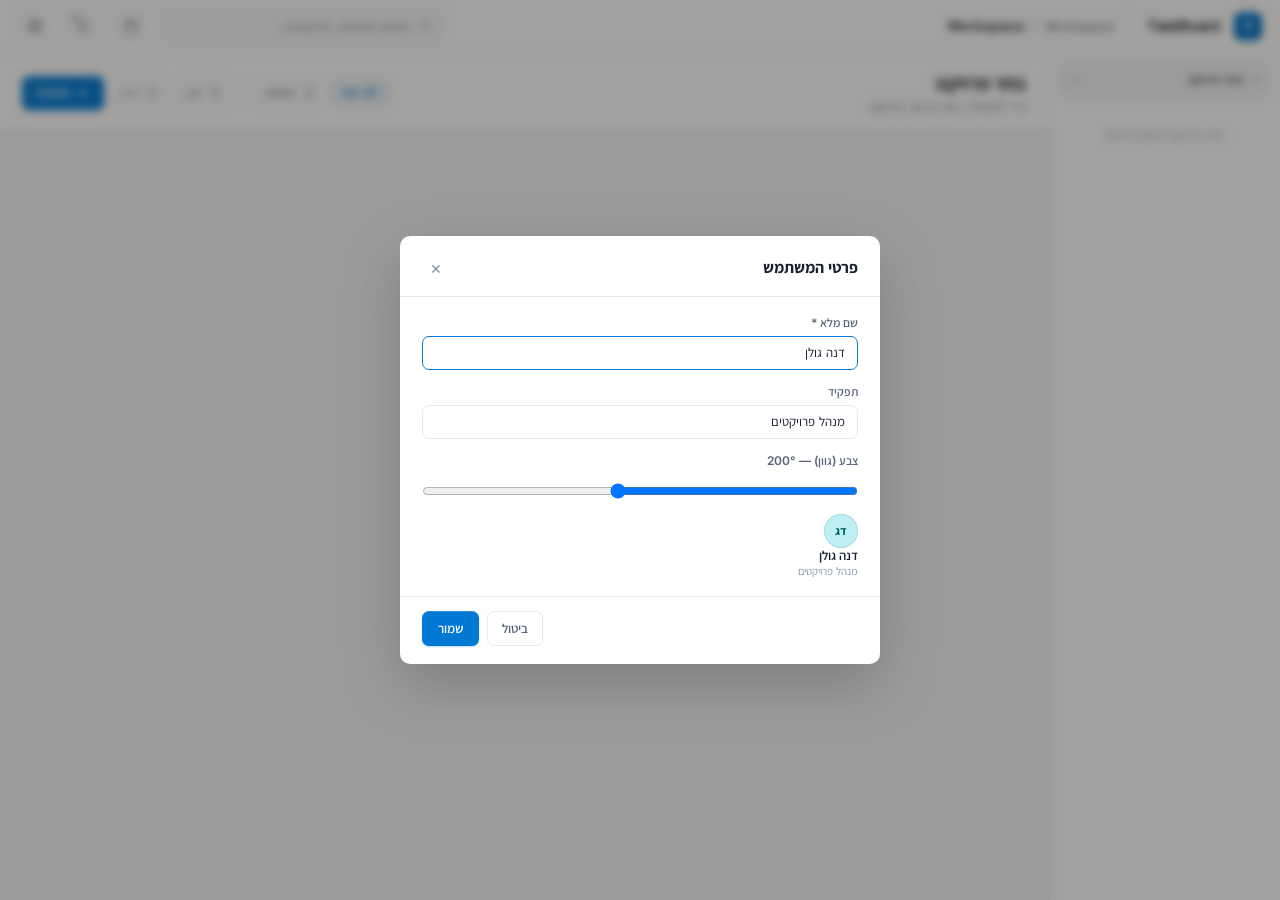
==== commit ea38dcf8: "refactor: split monolithic script.js into focused js/ modules Mechanically split the 2848-line scrip" ====
--- a/index.html
+++ b/index.html
@@ -41,13 +41,6 @@
                 <svg width="16" height="16" viewBox="0 0 24 24" fill="none" stroke="currentColor" stroke-width="1.8" aria-hidden="true">
                     <circle cx="12" cy="12" r="3"/><path d="M19.4 15a1.65 1.65 0 0 0 .33 1.82l.06.06a2 2 0 1 1-2.83 2.83l-.06-.06a1.65 1.65 0 0 0-1.82-.33 1.65 1.65 0 0 0-1 1.51V21a2 2 0 1 1-4 0v-.09a1.65 1.65 0 0 0-1-1.51 1.65 1.65 0 0 0-1.82.33l-.06.06a2 2 0 1 1-2.83-2.83l.06-.06a1.65 1.65 0 0 0 .33-1.82 1.65 1.65 0 0 0-1.51-1H3a2 2 0 1 1 0-4h.09a1.65 1.65 0 0 0 1.51-1 1.65 1.65 0 0 0-.33-1.82l-.06-.06a2 2 0 1 1 2.83-2.83l.06.06a1.65 1.65 0 0 0 1.82.33h0a1.65 1.65 0 0 0 1-1.51V3a2 2 0 1 1 4 0v.09a1.65 1.65 0 0 0 1 1.51h0a1.65 1.65 0 0 0 1.82-.33l.06-.06a2 2 0 1 1 2.83 2.83l-.06.06a1.65 1.65 0 0 0-.33 1.82v0a1.65 1.65 0 0 0 1.51 1H21a2 2 0 1 1 0 4h-.09a1.65 1.65 0 0 0-1.51 1Z"/>
                 </svg>
-            </button>
-            <button class="topbar-user" type="button" title="פרופיל המשתמש" aria-label="פרופיל המשתמש" data-action="openUserProfileModal()">
-                <span class="avatar avatar-sm" id="topUserAvatar">אא</span>
-                <span class="topbar-user-meta">
-                    <span class="topbar-user-name" id="topUserName">משתמש</span>
-                    <span class="topbar-user-role" id="topUserRole"></span>
-                </span>
             </button>
         </div>
 
@@ -152,7 +145,29 @@
     <script src="store/HttpStore.js"></script>
     <script src="store/index.js"></script>
     <script src="fsSync.js"></script>
-    <script src="script.js"></script>
+    <!-- App code, split from the former monolithic script.js into focused
+         modules. Loaded as plain (non-module) scripts so they share one global
+         scope exactly as before. Order matters only for: state.js first
+         (defines shared constants/state) and globals.js last (exposes the
+         already-defined functions on window). -->
+    <script src="js/state.js"></script>
+    <script src="js/utils.js"></script>
+    <script src="js/dialogs.js"></script>
+    <script src="js/storage.js"></script>
+    <script src="js/user.js"></script>
+    <script src="js/projects.js"></script>
+    <script src="js/links.js"></script>
+    <script src="js/tasks.js"></script>
+    <script src="js/kanban.js"></script>
+    <script src="js/modal.js"></script>
+    <script src="js/daily.js"></script>
+    <script src="js/search.js"></script>
+    <script src="js/filters.js"></script>
+    <script src="js/ui.js"></script>
+    <script src="js/menus.js"></script>
+    <script src="js/settings.js"></script>
+    <script src="js/events.js"></script>
+    <script src="js/globals.js"></script>
     <!-- CSP-safe replacement for inline onclick="" handlers (see actions.js). -->
     <script src="actions.js"></script>
 </body>
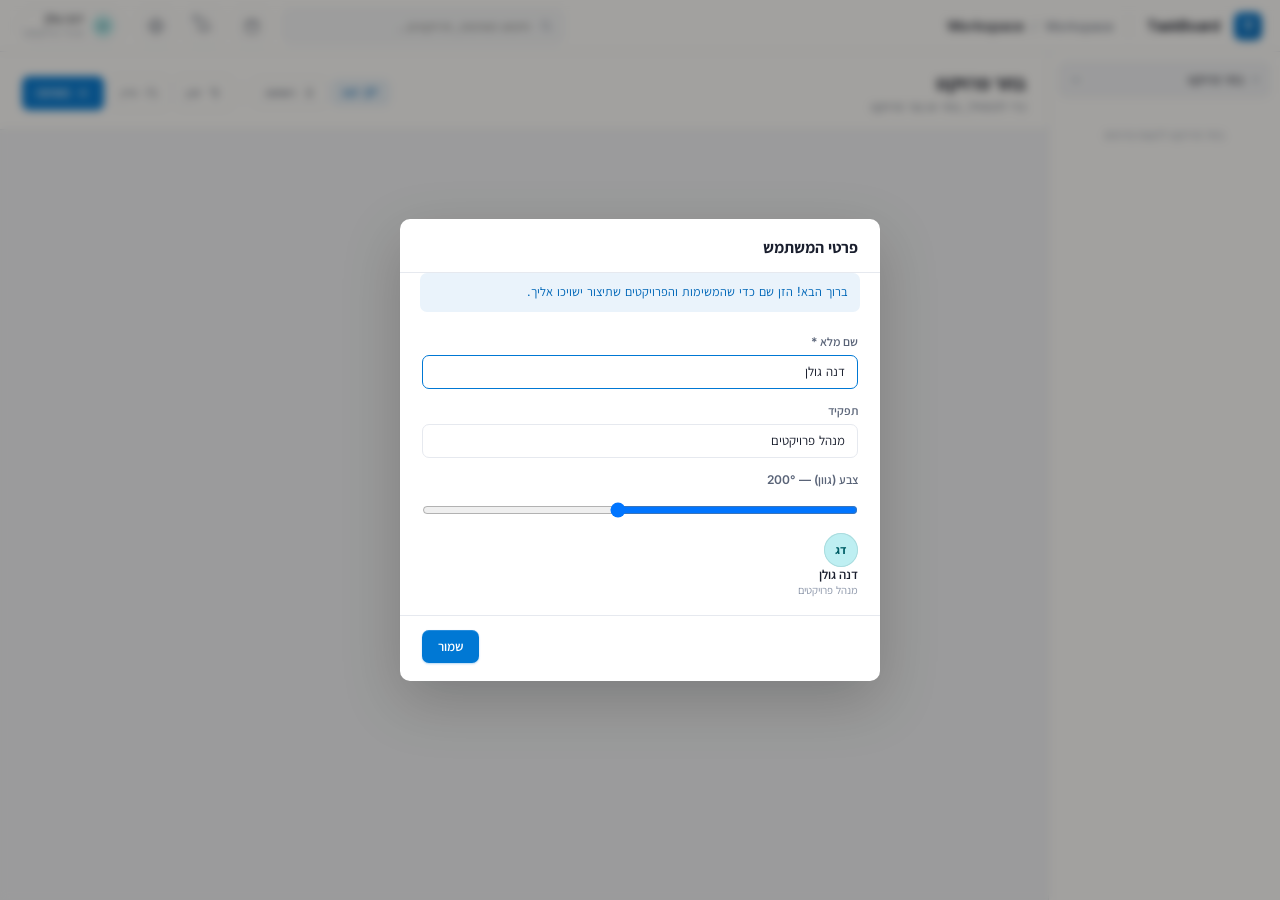
==== commit b94925b6: "merge develop's team-roster feature into split modules Port the changes added to develop after the s" ====
--- a/index.html
+++ b/index.html
@@ -41,6 +41,13 @@
                 <svg width="16" height="16" viewBox="0 0 24 24" fill="none" stroke="currentColor" stroke-width="1.8" aria-hidden="true">
                     <circle cx="12" cy="12" r="3"/><path d="M19.4 15a1.65 1.65 0 0 0 .33 1.82l.06.06a2 2 0 1 1-2.83 2.83l-.06-.06a1.65 1.65 0 0 0-1.82-.33 1.65 1.65 0 0 0-1 1.51V21a2 2 0 1 1-4 0v-.09a1.65 1.65 0 0 0-1-1.51 1.65 1.65 0 0 0-1.82.33l-.06.06a2 2 0 1 1-2.83-2.83l.06-.06a1.65 1.65 0 0 0 .33-1.82 1.65 1.65 0 0 0-1.51-1H3a2 2 0 1 1 0-4h.09a1.65 1.65 0 0 0 1.51-1 1.65 1.65 0 0 0-.33-1.82l-.06-.06a2 2 0 1 1 2.83-2.83l.06.06a1.65 1.65 0 0 0 1.82.33h0a1.65 1.65 0 0 0 1-1.51V3a2 2 0 1 1 4 0v.09a1.65 1.65 0 0 0 1 1.51h0a1.65 1.65 0 0 0 1.82-.33l.06-.06a2 2 0 1 1 2.83 2.83l-.06.06a1.65 1.65 0 0 0-.33 1.82v0a1.65 1.65 0 0 0 1.51 1H21a2 2 0 1 1 0 4h-.09a1.65 1.65 0 0 0-1.51 1Z"/>
                 </svg>
+            </button>
+            <button class="topbar-user" type="button" title="פרופיל המשתמש" aria-label="פרופיל המשתמש" data-action="openUserProfileModal()">
+                <span class="avatar avatar-sm" id="topUserAvatar">אא</span>
+                <span class="topbar-user-meta">
+                    <span class="topbar-user-name" id="topUserName">משתמש</span>
+                    <span class="topbar-user-role" id="topUserRole"></span>
+                </span>
             </button>
         </div>
 
@@ -154,6 +161,7 @@
     <script src="js/utils.js"></script>
     <script src="js/dialogs.js"></script>
     <script src="js/storage.js"></script>
+    <script src="js/members.js"></script>
     <script src="js/user.js"></script>
     <script src="js/projects.js"></script>
     <script src="js/links.js"></script>
--- a/style.css
+++ b/style.css
@@ -235,6 +235,18 @@
 
 .topbar-user-role:empty {
     display: none;
+}
+
+/* Creator line at the top of the task editor */
+.modal-creator {
+    padding: 8px 20px 0;
+    font-size: 12px;
+    color: var(--ink-f);
+}
+
+.modal-creator strong {
+    color: var(--ink-s);
+    font-weight: 600;
 }
 
 /* First-time profile setup intro */
@@ -2359,6 +2371,33 @@
     color: #b91c1c;
 }
 
+/* ===== Team rows ===== */
+.team-row {
+    display: flex;
+    align-items: center;
+    gap: 10px;
+    padding: 7px 0;
+    border-bottom: 1px solid var(--line);
+}
+
+.team-row:last-child {
+    border-bottom: none;
+}
+
+.team-name-input {
+    flex: 1;
+}
+
+.team-me-badge {
+    font-size: 10.5px;
+    font-weight: 600;
+    color: var(--blue-d);
+    background: var(--blue-bg);
+    padding: 2px 7px;
+    border-radius: 10px;
+    flex-shrink: 0;
+}
+
 .manage-type-add {
     display: flex;
     flex-direction: column;
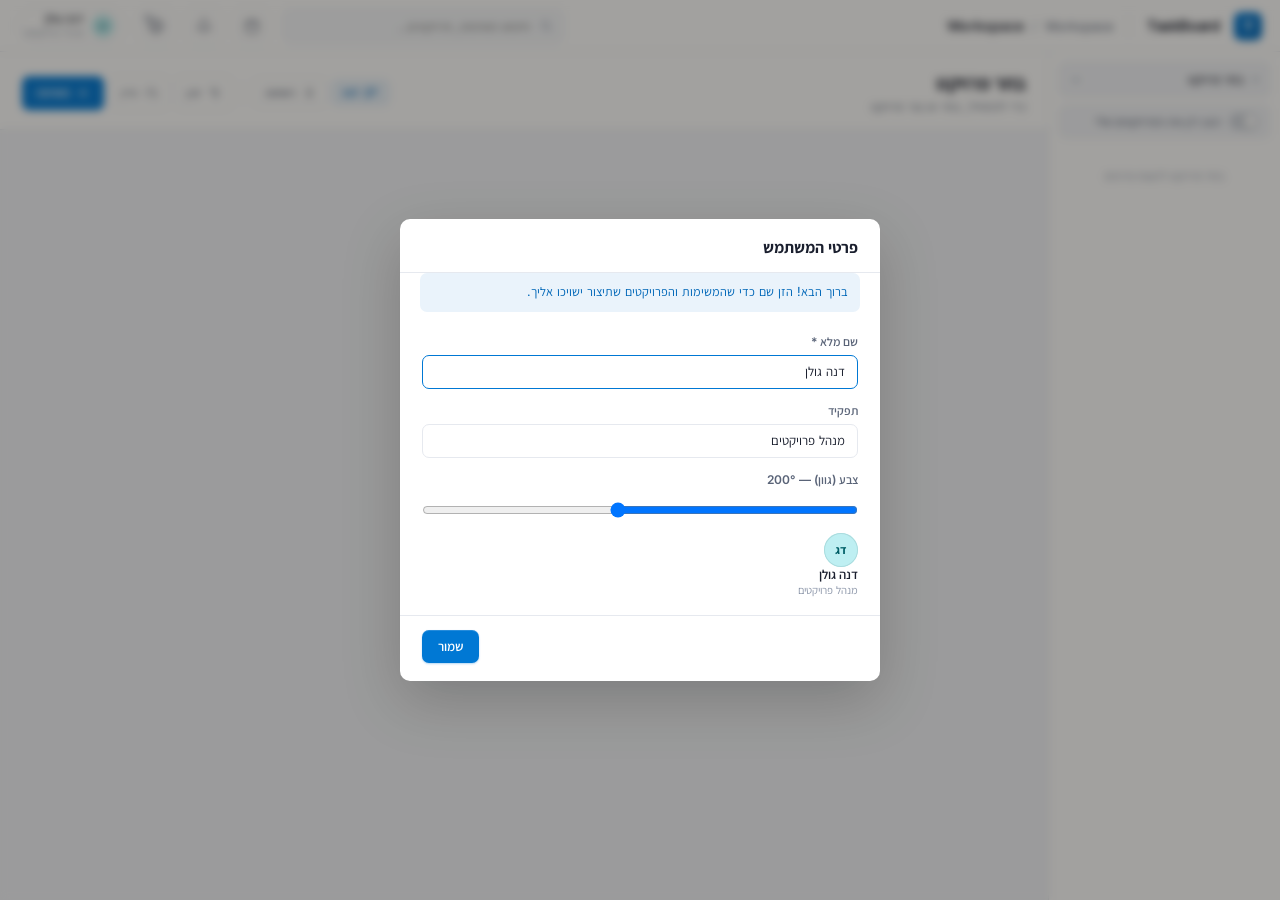
==== commit d70964e7: "הוספת בעלות לפרויקטים, סינון משימות שלי בפרויקט והפרדת כפתור הצג רק שלי" ====
--- a/index.html
+++ b/index.html
@@ -64,11 +64,11 @@
                             <path d="M6 9l6 6 6-6"/>
                         </svg>
                     </button>
+                    <button class="mine-only-toggle" id="mineOnlyToggle" type="button" role="switch" aria-checked="false" data-action="toggleMineOnly()">
+                        <span class="mine-only-switch"></span>
+                        <span class="mine-only-label">הצג רק את הפרויקטים שלי</span>
+                    </button>
                     <div class="project-dropdown" id="projectDropdown" role="listbox">
-                        <button class="mine-only-toggle" id="mineOnlyToggle" type="button" role="switch" aria-checked="false" data-action="toggleMineOnly()">
-                            <span class="mine-only-switch"></span>
-                            <span class="mine-only-label">הצג רק שלי</span>
-                        </button>
                         <div class="projects-list" id="projectsList"></div>
                         <div class="sidebar-add">
                             <input class="sidebar-input" type="text" placeholder="פרויקט חדש…" id="newProjectInput" aria-label="שם פרויקט חדש">
--- a/style.css
+++ b/style.css
@@ -338,6 +338,10 @@
     background: var(--surface);
 }
 
+.project-selector > .mine-only-toggle {
+    margin-top: 8px;
+}
+
 .project-selector-name {
     flex: 1;
     overflow: hidden;
@@ -388,8 +392,8 @@
     display: flex;
     align-items: center;
     gap: 8px;
-    width: calc(100% - 12px);
-    margin: 6px 6px 0;
+    width: 100%;
+    margin: 0;
     padding: 7px 10px;
     background: var(--bg);
     border: 1px solid var(--line);
@@ -1724,6 +1728,23 @@
 .daily-edit:focus {
     outline: none;
     border-color: var(--line-h);
+}
+
+.daily-row-actions {
+    grid-column: 1 / -1;
+    display: flex;
+    justify-content: flex-end;
+    gap: 8px;
+    margin-top: 4px;
+}
+
+.daily-row-actions .btn-secondary,
+.daily-row-actions .btn-primary {
+    display: inline-flex;
+    align-items: center;
+    gap: 6px;
+    padding: 5px 14px;
+    font-size: 12.5px;
 }
 
 .daily-empty,
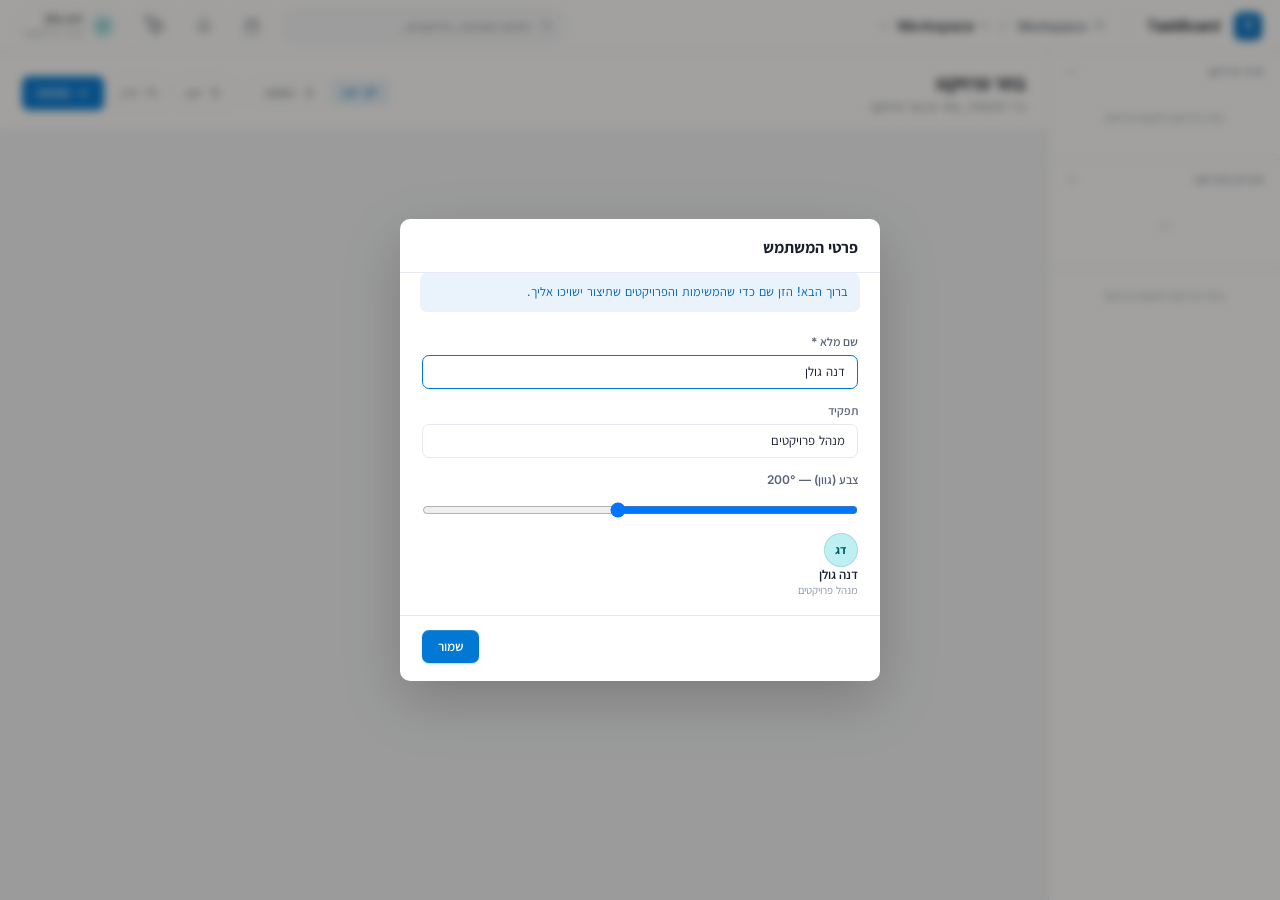
==== commit 8396ebf8: "Restructure topbar workspace breadcrumb and sidebar sections - Topbar breadcrumb: editable workspace" ====
--- a/index.html
+++ b/index.html
@@ -17,9 +17,33 @@
             <div class="topbar-brand">TaskBoard</div>
             <div class="topbar-divider"></div>
             <div class="topbar-breadcrumb">
-                <span class="breadcrumb-label">Workspace</span>
+                <button class="breadcrumb-workspace" type="button" id="workspaceBtn" title="שם הצוות — לחץ לעריכה" aria-label="שם הצוות" data-action="editWorkspaceName()">
+                    <svg class="breadcrumb-workspace-icon" width="13" height="13" viewBox="0 0 24 24" fill="none" stroke="currentColor" stroke-width="1.8" aria-hidden="true">
+                        <path d="M17 21v-2a4 4 0 0 0-4-4H5a4 4 0 0 0-4 4v2"/><circle cx="9" cy="7" r="4"/><path d="M23 21v-2a4 4 0 0 0-3-3.87"/><path d="M16 3.13a4 4 0 0 1 0 7.75"/>
+                    </svg>
+                    <span class="breadcrumb-workspace-name" id="workspaceName">Workspace</span>
+                </button>
                 <span class="breadcrumb-sep">/</span>
-                <span class="breadcrumb-project" id="currentProjectName">ביטוח לאומי</span>
+                <div class="breadcrumb-project-wrap">
+                    <button class="breadcrumb-project" id="projectSelectorBtn" type="button" aria-haspopup="listbox" aria-expanded="false">
+                        <span class="project-dot" id="selectorDot"></span>
+                        <span class="breadcrumb-project-name" id="currentProjectName">בחר פרויקט</span>
+                        <svg class="selector-chevron" width="12" height="12" viewBox="0 0 24 24" fill="none" stroke="currentColor" stroke-width="2.5" aria-hidden="true">
+                            <path d="M6 9l6 6 6-6"/>
+                        </svg>
+                    </button>
+                    <div class="project-dropdown" id="projectDropdown" role="listbox">
+                        <button class="mine-only-toggle" id="mineOnlyToggle" type="button" role="switch" aria-checked="false" data-action="toggleMineOnly()">
+                            <span class="mine-only-switch"></span>
+                            <span class="mine-only-label">הצג רק את הפרויקטים שלי</span>
+                        </button>
+                        <div class="projects-list" id="projectsList"></div>
+                        <div class="sidebar-add">
+                            <input class="sidebar-input" type="text" placeholder="פרויקט חדש…" id="newProjectInput" aria-label="שם פרויקט חדש">
+                            <button class="sidebar-add-btn" type="button" aria-label="הוסף פרויקט">+</button>
+                        </div>
+                    </div>
+                </div>
             </div>
             <div class="topbar-search-wrap">
                 <svg class="topbar-search-icon" width="14" height="14" viewBox="0 0 24 24" fill="none" stroke="currentColor" stroke-width="1.8">
@@ -55,29 +79,29 @@
         <div class="body">
             <!-- Sidebar -->
             <aside class="sidebar">
-                <!-- Project Selector Dropdown -->
-                <div class="project-selector">
-                    <button class="project-selector-btn" id="projectSelectorBtn" type="button" aria-haspopup="listbox" aria-expanded="false">
-                        <span class="project-dot" id="selectorDot"></span>
-                        <span class="project-selector-name" id="selectorProjectName">בחר פרויקט</span>
-                        <svg class="selector-chevron" width="12" height="12" viewBox="0 0 24 24" fill="none" stroke="currentColor" stroke-width="2.5" aria-hidden="true">
-                            <path d="M6 9l6 6 6-6"/>
-                        </svg>
+                <!-- Project info (description) — collapsible section -->
+                <section class="sidebar-section" id="sidebarInfoSection">
+                    <button class="sidebar-section-header" type="button" data-action="toggleSidebarSection('sidebarInfoSection')" aria-expanded="true">
+                        <span class="sidebar-section-title">פרטי פרויקט</span>
+                        <svg class="sidebar-section-chevron" width="13" height="13" viewBox="0 0 24 24" fill="none" stroke="currentColor" stroke-width="2.2" aria-hidden="true"><path d="M6 9l6 6 6-6"/></svg>
                     </button>
-                    <button class="mine-only-toggle" id="mineOnlyToggle" type="button" role="switch" aria-checked="false" data-action="toggleMineOnly()">
-                        <span class="mine-only-switch"></span>
-                        <span class="mine-only-label">הצג רק את הפרויקטים שלי</span>
+                    <div class="sidebar-section-body" id="projectInfoBody">
+                        <div class="project-details-empty">בחר פרויקט להצגת פרטים</div>
+                    </div>
+                </section>
+
+                <!-- Project members — collapsible section -->
+                <section class="sidebar-section" id="sidebarMembersSection">
+                    <button class="sidebar-section-header" type="button" data-action="toggleSidebarSection('sidebarMembersSection')" aria-expanded="true">
+                        <span class="sidebar-section-title">חברים בפרויקט</span>
+                        <svg class="sidebar-section-chevron" width="13" height="13" viewBox="0 0 24 24" fill="none" stroke="currentColor" stroke-width="2.2" aria-hidden="true"><path d="M6 9l6 6 6-6"/></svg>
                     </button>
-                    <div class="project-dropdown" id="projectDropdown" role="listbox">
-                        <div class="projects-list" id="projectsList"></div>
-                        <div class="sidebar-add">
-                            <input class="sidebar-input" type="text" placeholder="פרויקט חדש…" id="newProjectInput" aria-label="שם פרויקט חדש">
-                            <button class="sidebar-add-btn" type="button" aria-label="הוסף פרויקט">+</button>
-                        </div>
-                    </div>
-                </div>
-
-                <!-- Project Details Panel -->
+                    <div class="sidebar-section-body" id="projectMembersBody">
+                        <div class="project-details-empty">—</div>
+                    </div>
+                </section>
+
+                <!-- Everything else (stats by stage + links) -->
                 <div class="project-details" id="projectDetails">
                     <div class="project-details-empty">בחר פרויקט להצגת פרטים</div>
                 </div>
--- a/style.css
+++ b/style.css
@@ -118,12 +118,35 @@
 .topbar-breadcrumb {
     display: flex;
     align-items: center;
-    gap: 8px;
-}
-
-.breadcrumb-label {
-    font-size: 13px;
-    color: var(--ink-s);
+    gap: 4px;
+}
+
+.breadcrumb-workspace {
+    display: flex;
+    align-items: center;
+    gap: 6px;
+    padding: 4px 8px;
+    border-radius: var(--r-md);
+    background: none;
+    cursor: pointer;
+    color: var(--ink-s);
+    transition: background 0.15s, color 0.15s;
+}
+
+.breadcrumb-workspace:hover {
+    background: var(--bg);
+    color: var(--ink);
+}
+
+.breadcrumb-workspace-icon {
+    flex-shrink: 0;
+    color: var(--ink-f);
+}
+
+.breadcrumb-workspace-name {
+    font-size: 13px;
+    font-weight: 600;
+    color: inherit;
 }
 
 .breadcrumb-sep {
@@ -131,10 +154,52 @@
     font-size: 13px;
 }
 
+.breadcrumb-project-wrap {
+    position: relative;
+}
+
 .breadcrumb-project {
+    display: flex;
+    align-items: center;
+    gap: 7px;
+    padding: 4px 8px;
+    border-radius: var(--r-md);
+    background: none;
+    cursor: pointer;
+    transition: background 0.15s;
+}
+
+.breadcrumb-project:hover,
+.breadcrumb-project[aria-expanded="true"] {
+    background: var(--bg);
+}
+
+.breadcrumb-project-name {
     font-size: 14px;
     font-weight: 600;
     color: var(--ink);
+    max-width: 220px;
+    overflow: hidden;
+    text-overflow: ellipsis;
+    white-space: nowrap;
+}
+
+.breadcrumb-project[aria-expanded="true"] .selector-chevron {
+    transform: rotate(180deg);
+}
+
+/* Project dropdown anchored under the breadcrumb project name */
+.breadcrumb-project-wrap .project-dropdown {
+    inset-inline-start: 0;
+    inset-inline-end: auto;
+    width: 280px;
+    max-width: 80vw;
+    top: calc(100% + 6px);
+}
+
+.breadcrumb-project-wrap .mine-only-toggle {
+    margin: 8px 8px 0;
+    width: calc(100% - 16px);
 }
 
 .topbar-search-wrap {
@@ -589,11 +654,125 @@
     border-color: var(--blue);
 }
 
+/* Collapsible sidebar sections (project info / members) */
+.sidebar-section {
+    border-bottom: 1px solid var(--line);
+    flex-shrink: 0;
+}
+
+.sidebar-section-header {
+    width: 100%;
+    display: flex;
+    align-items: center;
+    justify-content: space-between;
+    gap: 8px;
+    padding: 12px 16px;
+    background: none;
+    cursor: pointer;
+    text-align: start;
+    transition: background 0.12s;
+}
+
+.sidebar-section-header:hover {
+    background: #f7f9fc;
+}
+
+.sidebar-section-title {
+    font-size: 10.5px;
+    font-weight: 700;
+    color: var(--ink-f);
+    text-transform: uppercase;
+    letter-spacing: 0.5px;
+}
+
+.sidebar-section-chevron {
+    flex-shrink: 0;
+    color: var(--ink-f);
+    transition: transform 0.2s;
+}
+
+.sidebar-section.collapsed .sidebar-section-chevron {
+    transform: rotate(-90deg);
+}
+
+.sidebar-section-body {
+    padding: 0 16px 14px;
+    display: flex;
+    flex-direction: column;
+    gap: 10px;
+}
+
+.sidebar-section.collapsed .sidebar-section-body {
+    display: none;
+}
+
+.project-info-desc {
+    font-size: 12.5px;
+    line-height: 1.5;
+    color: var(--ink-s);
+    white-space: pre-wrap;
+    word-break: break-word;
+}
+
+.project-info-desc-empty {
+    color: var(--ink-f);
+    font-style: italic;
+}
+
+.project-info-settings-btn {
+    display: flex;
+    align-items: center;
+    gap: 7px;
+    padding: 7px 10px;
+    background: var(--bg);
+    border: 1px solid var(--line);
+    border-radius: var(--r-md);
+    color: var(--ink-s);
+    font-size: 12px;
+    font-weight: 500;
+    cursor: pointer;
+    transition: border-color 0.15s, color 0.15s, background 0.15s;
+}
+
+.project-info-settings-btn:hover {
+    border-color: var(--blue);
+    color: var(--blue);
+    background: #f0f7ff;
+}
+
+/* Members in sidebar */
+.project-member-row {
+    display: flex;
+    align-items: center;
+    gap: 8px;
+    padding: 2px 0;
+}
+
+.project-member-name {
+    flex: 1;
+    font-size: 12.5px;
+    color: var(--ink-s);
+    overflow: hidden;
+    text-overflow: ellipsis;
+    white-space: nowrap;
+}
+
+.project-member-owner {
+    flex-shrink: 0;
+    font-size: 9.5px;
+    font-weight: 700;
+    color: var(--blue-d);
+    background: var(--blue-bg);
+    padding: 1px 6px;
+    border-radius: 6px;
+    letter-spacing: 0.3px;
+}
+
 /* Project Details Panel */
 .project-details {
     flex: 1;
     overflow-y: auto;
-    margin-top: 10px;
+    margin-top: 0;
 }
 
 .project-details-empty {
@@ -608,6 +787,26 @@
     border-bottom: 1px solid var(--line);
     position: relative;
     overflow: hidden;
+    display: flex;
+    align-items: flex-start;
+    justify-content: space-between;
+    gap: 8px;
+}
+
+.project-settings-open-btn {
+    flex-shrink: 0;
+    width: 24px;
+    height: 24px;
+    border-radius: var(--r-sm);
+    color: var(--ink-f);
+    display: grid;
+    place-items: center;
+    transition: background 0.15s, color 0.15s;
+}
+
+.project-settings-open-btn:hover {
+    background: #f0f7ff;
+    color: var(--blue);
 }
 
 .project-details-color-bar {
@@ -1983,7 +2182,7 @@
         flex-wrap: wrap;
     }
 
-    .breadcrumb-label,
+    .breadcrumb-workspace-name,
     .topbar-divider {
         display: none;
     }
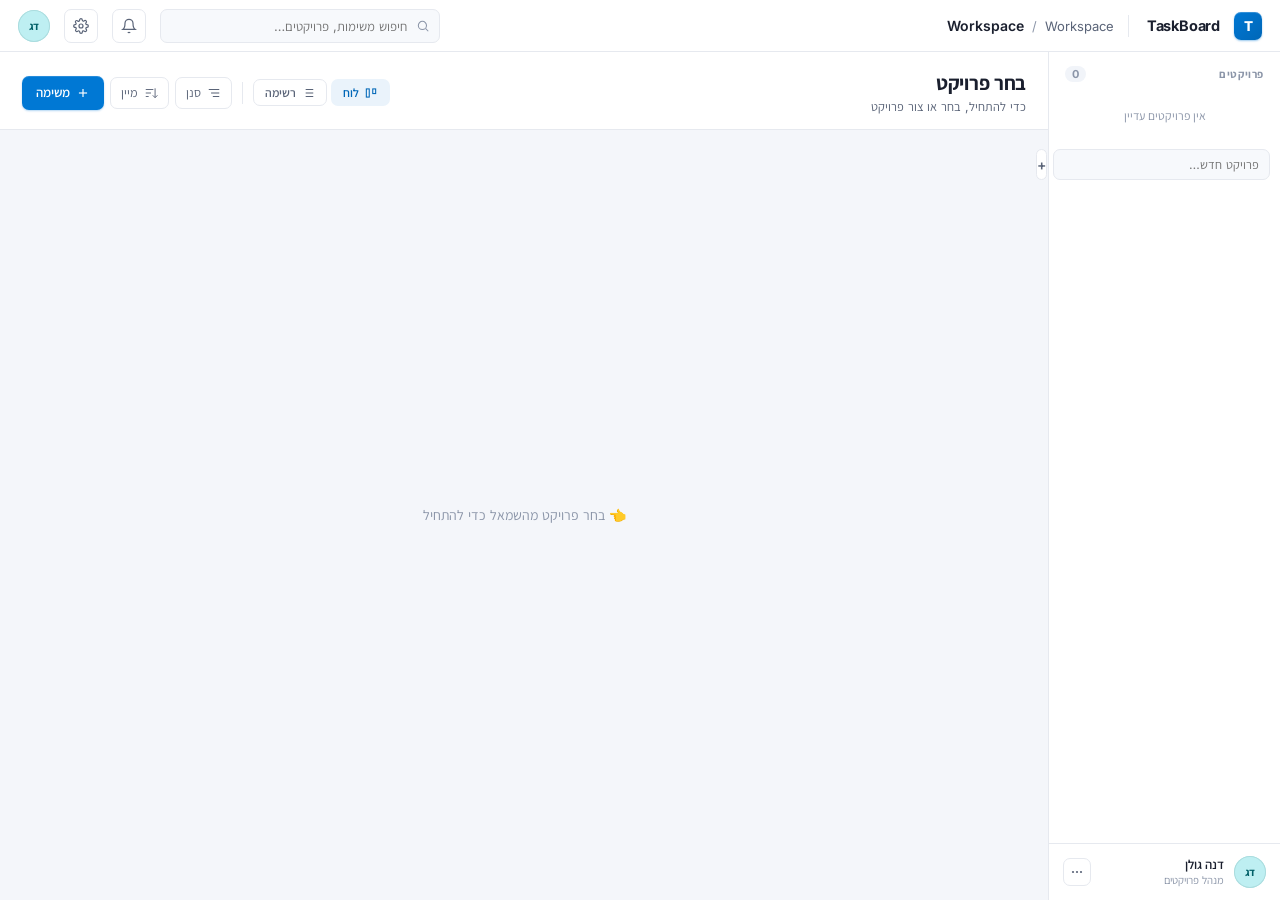
==== commit 6ec3caa3: "Add project settings with members and creation metadata Adds a per-project settings modal (opened vi" ====
--- a/index.html
+++ b/index.html
@@ -17,33 +17,9 @@
             <div class="topbar-brand">TaskBoard</div>
             <div class="topbar-divider"></div>
             <div class="topbar-breadcrumb">
-                <button class="breadcrumb-workspace" type="button" id="workspaceBtn" title="שם הצוות — לחץ לעריכה" aria-label="שם הצוות" data-action="editWorkspaceName()">
-                    <svg class="breadcrumb-workspace-icon" width="13" height="13" viewBox="0 0 24 24" fill="none" stroke="currentColor" stroke-width="1.8" aria-hidden="true">
-                        <path d="M17 21v-2a4 4 0 0 0-4-4H5a4 4 0 0 0-4 4v2"/><circle cx="9" cy="7" r="4"/><path d="M23 21v-2a4 4 0 0 0-3-3.87"/><path d="M16 3.13a4 4 0 0 1 0 7.75"/>
-                    </svg>
-                    <span class="breadcrumb-workspace-name" id="workspaceName">Workspace</span>
-                </button>
+                <span class="breadcrumb-label">Workspace</span>
                 <span class="breadcrumb-sep">/</span>
-                <div class="breadcrumb-project-wrap">
-                    <button class="breadcrumb-project" id="projectSelectorBtn" type="button" aria-haspopup="listbox" aria-expanded="false">
-                        <span class="project-dot" id="selectorDot"></span>
-                        <span class="breadcrumb-project-name" id="currentProjectName">בחר פרויקט</span>
-                        <svg class="selector-chevron" width="12" height="12" viewBox="0 0 24 24" fill="none" stroke="currentColor" stroke-width="2.5" aria-hidden="true">
-                            <path d="M6 9l6 6 6-6"/>
-                        </svg>
-                    </button>
-                    <div class="project-dropdown" id="projectDropdown" role="listbox">
-                        <button class="mine-only-toggle" id="mineOnlyToggle" type="button" role="switch" aria-checked="false" data-action="toggleMineOnly()">
-                            <span class="mine-only-switch"></span>
-                            <span class="mine-only-label">הצג רק את הפרויקטים שלי</span>
-                        </button>
-                        <div class="projects-list" id="projectsList"></div>
-                        <div class="sidebar-add">
-                            <input class="sidebar-input" type="text" placeholder="פרויקט חדש…" id="newProjectInput" aria-label="שם פרויקט חדש">
-                            <button class="sidebar-add-btn" type="button" aria-label="הוסף פרויקט">+</button>
-                        </div>
-                    </div>
-                </div>
+                <span class="breadcrumb-project" id="currentProjectName">ביטוח לאומי</span>
             </div>
             <div class="topbar-search-wrap">
                 <svg class="topbar-search-icon" width="14" height="14" viewBox="0 0 24 24" fill="none" stroke="currentColor" stroke-width="1.8">
@@ -51,11 +27,6 @@
                 </svg>
                 <input class="topbar-search" type="text" placeholder="חיפוש משימות, פרויקטים…" id="searchInput">
             </div>
-            <button class="topbar-icon-btn" type="button" title="דיילי" aria-label="דיילי">
-                <svg width="16" height="16" viewBox="0 0 24 24" fill="none" stroke="currentColor" stroke-width="1.8" aria-hidden="true">
-                    <rect x="3" y="4" width="18" height="18" rx="2"/><path d="M16 2v4"/><path d="M8 2v4"/><path d="M3 10h18"/><path d="M8 14h.01"/><path d="M12 14h.01"/><path d="M16 14h.01"/>
-                </svg>
-            </button>
             <button class="topbar-icon-btn" type="button" title="התראות" aria-label="התראות">
                 <svg width="16" height="16" viewBox="0 0 24 24" fill="none" stroke="currentColor" stroke-width="1.8" aria-hidden="true">
                     <path d="M6 8a6 6 0 1 1 12 0c0 7 3 9 3 9H3s3-2 3-9"/><path d="M10.3 21a1.94 1.94 0 0 0 3.4 0"/>
@@ -66,44 +37,33 @@
                     <circle cx="12" cy="12" r="3"/><path d="M19.4 15a1.65 1.65 0 0 0 .33 1.82l.06.06a2 2 0 1 1-2.83 2.83l-.06-.06a1.65 1.65 0 0 0-1.82-.33 1.65 1.65 0 0 0-1 1.51V21a2 2 0 1 1-4 0v-.09a1.65 1.65 0 0 0-1-1.51 1.65 1.65 0 0 0-1.82.33l-.06.06a2 2 0 1 1-2.83-2.83l.06-.06a1.65 1.65 0 0 0 .33-1.82 1.65 1.65 0 0 0-1.51-1H3a2 2 0 1 1 0-4h.09a1.65 1.65 0 0 0 1.51-1 1.65 1.65 0 0 0-.33-1.82l-.06-.06a2 2 0 1 1 2.83-2.83l.06.06a1.65 1.65 0 0 0 1.82.33h0a1.65 1.65 0 0 0 1-1.51V3a2 2 0 1 1 4 0v.09a1.65 1.65 0 0 0 1 1.51h0a1.65 1.65 0 0 0 1.82-.33l.06-.06a2 2 0 1 1 2.83 2.83l-.06.06a1.65 1.65 0 0 0-.33 1.82v0a1.65 1.65 0 0 0 1.51 1H21a2 2 0 1 1 0 4h-.09a1.65 1.65 0 0 0-1.51 1Z"/>
                 </svg>
             </button>
-            <button class="topbar-user" type="button" title="פרופיל המשתמש" aria-label="פרופיל המשתמש" data-action="openUserProfileModal()">
-                <span class="avatar avatar-sm" id="topUserAvatar">אא</span>
-                <span class="topbar-user-meta">
-                    <span class="topbar-user-name" id="topUserName">משתמש</span>
-                    <span class="topbar-user-role" id="topUserRole"></span>
-                </span>
-            </button>
+            <div class="avatar" style="--hue: 200;">ד"ג</div>
         </div>
 
         <!-- Body -->
         <div class="body">
             <!-- Sidebar -->
             <aside class="sidebar">
-                <!-- Project info (description) — collapsible section -->
-                <section class="sidebar-section" id="sidebarInfoSection">
-                    <button class="sidebar-section-header" type="button" data-action="toggleSidebarSection('sidebarInfoSection')" aria-expanded="true">
-                        <span class="sidebar-section-title">פרטי פרויקט</span>
-                        <svg class="sidebar-section-chevron" width="13" height="13" viewBox="0 0 24 24" fill="none" stroke="currentColor" stroke-width="2.2" aria-hidden="true"><path d="M6 9l6 6 6-6"/></svg>
+                <div class="sidebar-header">
+                    <span class="sidebar-title">פרויקטים</span>
+                    <span class="sidebar-count" id="projectCount">0</span>
+                </div>
+                <div class="projects-list" id="projectsList"></div>
+                <div class="sidebar-add">
+                    <input class="sidebar-input" type="text" placeholder="פרויקט חדש…" id="newProjectInput" aria-label="שם פרויקט חדש">
+                    <button class="sidebar-add-btn" type="button" aria-label="הוסף פרויקט">+</button>
+                </div>
+                <div class="user-card">
+                    <div class="avatar" style="--hue: 200;">ד"ג</div>
+                    <div class="user-meta">
+                        <div class="user-name">דנה גולן</div>
+                        <div class="user-role">מנהל פרויקטים</div>
+                    </div>
+                    <button class="icon-btn-small" type="button" aria-label="עוד אפשרויות">
+                        <svg width="12" height="12" viewBox="0 0 12 12" fill="currentColor" aria-hidden="true">
+                            <circle cx="2" cy="6" r="1.1"/><circle cx="6" cy="6" r="1.1"/><circle cx="10" cy="6" r="1.1"/>
+                        </svg>
                     </button>
-                    <div class="sidebar-section-body" id="projectInfoBody">
-                        <div class="project-details-empty">בחר פרויקט להצגת פרטים</div>
-                    </div>
-                </section>
-
-                <!-- Project members — collapsible section -->
-                <section class="sidebar-section" id="sidebarMembersSection">
-                    <button class="sidebar-section-header" type="button" data-action="toggleSidebarSection('sidebarMembersSection')" aria-expanded="true">
-                        <span class="sidebar-section-title">חברים בפרויקט</span>
-                        <svg class="sidebar-section-chevron" width="13" height="13" viewBox="0 0 24 24" fill="none" stroke="currentColor" stroke-width="2.2" aria-hidden="true"><path d="M6 9l6 6 6-6"/></svg>
-                    </button>
-                    <div class="sidebar-section-body" id="projectMembersBody">
-                        <div class="project-details-empty">—</div>
-                    </div>
-                </section>
-
-                <!-- Everything else (stats by stage + links) -->
-                <div class="project-details" id="projectDetails">
-                    <div class="project-details-empty">בחר פרויקט להצגת פרטים</div>
                 </div>
             </aside>
 
@@ -131,6 +91,12 @@
                             </button>
                         </div>
                         <div class="header-divider"></div>
+                        <button class="header-btn header-btn-project-settings" type="button" id="projectSettingsBtn" title="הגדרות הפרויקט" style="display:none">
+                            <svg width="14" height="14" viewBox="0 0 24 24" fill="none" stroke="currentColor" stroke-width="1.8" aria-hidden="true">
+                                <circle cx="12" cy="12" r="3"/><path d="M19.4 15a1.65 1.65 0 0 0 .33 1.82l.06.06a2 2 0 1 1-2.83 2.83l-.06-.06a1.65 1.65 0 0 0-1.82-.33 1.65 1.65 0 0 0-1 1.51V21a2 2 0 1 1-4 0v-.09a1.65 1.65 0 0 0-1-1.51 1.65 1.65 0 0 0-1.82.33l-.06.06a2 2 0 1 1-2.83-2.83l.06-.06a1.65 1.65 0 0 0 .33-1.82 1.65 1.65 0 0 0-1.51-1H3a2 2 0 1 1 0-4h.09a1.65 1.65 0 0 0 1.51-1 1.65 1.65 0 0 0-.33-1.82l-.06-.06a2 2 0 1 1 2.83-2.83l.06.06a1.65 1.65 0 0 0 1.82.33h0a1.65 1.65 0 0 0 1-1.51V3a2 2 0 1 1 4 0v.09a1.65 1.65 0 0 0 1 1.51h0a1.65 1.65 0 0 0 1.82-.33l.06-.06a2 2 0 1 1 2.83 2.83l-.06.06a1.65 1.65 0 0 0-.33 1.82v0a1.65 1.65 0 0 0 1.51 1H21a2 2 0 1 1 0 4h-.09a1.65 1.65 0 0 0-1.51 1Z"/>
+                            </svg>
+                            פרויקט
+                        </button>
                         <button class="header-btn header-btn-filter" type="button">
                             <svg width="14" height="14" viewBox="0 0 24 24" fill="none" stroke="currentColor" stroke-width="1.8" aria-hidden="true">
                                 <line x1="3" y1="6" x2="21" y2="6"/><line x1="7" y1="12" x2="21" y2="12"/><line x1="10" y1="18" x2="21" y2="18"/>
@@ -158,49 +124,12 @@
 
                 <!-- Empty State -->
                 <div class="empty-state" id="emptyState">
-                    <div class="empty-state-inner">
-                        <svg width="40" height="40" viewBox="0 0 24 24" fill="none" stroke="currentColor" stroke-width="1.2" stroke-linecap="round" stroke-linejoin="round" style="opacity:0.3"><rect x="4" y="5" width="5" height="14"/><rect x="15" y="5" width="5" height="8"/></svg>
-                        <p>בחר פרויקט מהרשימה כדי להתחיל</p>
-                    </div>
+                    <p>👈 בחר פרויקט מהשמאל כדי להתחיל</p>
                 </div>
             </main>
         </div>
     </div>
 
-    <!-- APP_CONFIG moved to an external file: Manifest V3 extension pages
-         disallow inline <script> blocks under the default CSP. -->
-    <script src="config.js"></script>
-    <script src="store/ids.js"></script>
-    <script src="store/Store.js"></script>
-    <script src="store/LocalJsonStore.js"></script>
-    <script src="store/HttpStore.js"></script>
-    <script src="store/index.js"></script>
-    <script src="fsSync.js"></script>
-    <!-- App code, split from the former monolithic script.js into focused
-         modules. Loaded as plain (non-module) scripts so they share one global
-         scope exactly as before. Order matters only for: state.js first
-         (defines shared constants/state) and globals.js last (exposes the
-         already-defined functions on window). -->
-    <script src="js/state.js"></script>
-    <script src="js/utils.js"></script>
-    <script src="js/dialogs.js"></script>
-    <script src="js/storage.js"></script>
-    <script src="js/members.js"></script>
-    <script src="js/user.js"></script>
-    <script src="js/projects.js"></script>
-    <script src="js/links.js"></script>
-    <script src="js/tasks.js"></script>
-    <script src="js/kanban.js"></script>
-    <script src="js/modal.js"></script>
-    <script src="js/daily.js"></script>
-    <script src="js/search.js"></script>
-    <script src="js/filters.js"></script>
-    <script src="js/ui.js"></script>
-    <script src="js/menus.js"></script>
-    <script src="js/settings.js"></script>
-    <script src="js/events.js"></script>
-    <script src="js/globals.js"></script>
-    <!-- CSP-safe replacement for inline onclick="" handlers (see actions.js). -->
-    <script src="actions.js"></script>
+    <script src="script.js"></script>
 </body>
 </html>
--- a/style.css
+++ b/style.css
@@ -118,35 +118,12 @@
 .topbar-breadcrumb {
     display: flex;
     align-items: center;
-    gap: 4px;
-}
-
-.breadcrumb-workspace {
-    display: flex;
-    align-items: center;
-    gap: 6px;
-    padding: 4px 8px;
-    border-radius: var(--r-md);
-    background: none;
-    cursor: pointer;
+    gap: 8px;
+}
+
+.breadcrumb-label {
+    font-size: 13px;
     color: var(--ink-s);
-    transition: background 0.15s, color 0.15s;
-}
-
-.breadcrumb-workspace:hover {
-    background: var(--bg);
-    color: var(--ink);
-}
-
-.breadcrumb-workspace-icon {
-    flex-shrink: 0;
-    color: var(--ink-f);
-}
-
-.breadcrumb-workspace-name {
-    font-size: 13px;
-    font-weight: 600;
-    color: inherit;
 }
 
 .breadcrumb-sep {
@@ -154,52 +131,10 @@
     font-size: 13px;
 }
 
-.breadcrumb-project-wrap {
-    position: relative;
-}
-
 .breadcrumb-project {
-    display: flex;
-    align-items: center;
-    gap: 7px;
-    padding: 4px 8px;
-    border-radius: var(--r-md);
-    background: none;
-    cursor: pointer;
-    transition: background 0.15s;
-}
-
-.breadcrumb-project:hover,
-.breadcrumb-project[aria-expanded="true"] {
-    background: var(--bg);
-}
-
-.breadcrumb-project-name {
     font-size: 14px;
     font-weight: 600;
     color: var(--ink);
-    max-width: 220px;
-    overflow: hidden;
-    text-overflow: ellipsis;
-    white-space: nowrap;
-}
-
-.breadcrumb-project[aria-expanded="true"] .selector-chevron {
-    transform: rotate(180deg);
-}
-
-/* Project dropdown anchored under the breadcrumb project name */
-.breadcrumb-project-wrap .project-dropdown {
-    inset-inline-start: 0;
-    inset-inline-end: auto;
-    width: 280px;
-    max-width: 80vw;
-    top: calc(100% + 6px);
-}
-
-.breadcrumb-project-wrap .mine-only-toggle {
-    margin: 8px 8px 0;
-    width: calc(100% - 16px);
 }
 
 .topbar-search-wrap {
@@ -251,78 +186,6 @@
     background: var(--bg);
     color: var(--ink);
     border-color: var(--line-h);
-}
-
-/* Topbar user chip */
-.topbar-user {
-    display: flex;
-    align-items: center;
-    gap: 8px;
-    height: 34px;
-    padding: 0 10px 0 6px;
-    border: 1px solid var(--line);
-    background: var(--surface);
-    border-radius: 18px;
-    transition: background 0.15s, border-color 0.15s;
-}
-
-.topbar-user:hover {
-    background: var(--bg);
-    border-color: var(--line-h);
-}
-
-.topbar-user-meta {
-    display: flex;
-    flex-direction: column;
-    align-items: flex-start;
-    line-height: 1.15;
-    max-width: 120px;
-}
-
-.topbar-user-name {
-    font-size: 12.5px;
-    font-weight: 600;
-    color: var(--ink);
-    overflow: hidden;
-    text-overflow: ellipsis;
-    white-space: nowrap;
-    max-width: 120px;
-}
-
-.topbar-user-role {
-    font-size: 10.5px;
-    color: var(--ink-f);
-    overflow: hidden;
-    text-overflow: ellipsis;
-    white-space: nowrap;
-    max-width: 120px;
-}
-
-.topbar-user-role:empty {
-    display: none;
-}
-
-/* Creator line at the top of the task editor */
-.modal-creator {
-    padding: 8px 20px 0;
-    font-size: 12px;
-    color: var(--ink-f);
-}
-
-.modal-creator strong {
-    color: var(--ink-s);
-    font-weight: 600;
-}
-
-/* First-time profile setup intro */
-.modal-intro {
-    margin: 0 20px 4px;
-    padding: 10px 12px;
-    background: var(--blue-bg);
-    color: var(--blue-d);
-    border-radius: var(--r-md);
-    font-size: 12.5px;
-    line-height: 1.5;
 }
 
 /* ===== Avatar ===== */
@@ -367,149 +230,39 @@
     border-inline-end: 1px solid var(--line);
     display: flex;
     flex-direction: column;
-    overflow: visible;
-}
-
-/* Project Selector */
-.project-selector {
-    padding: 10px 10px 0;
-    position: relative;
-}
-
-.project-selector-btn {
-    width: 100%;
-    display: flex;
-    align-items: center;
-    gap: 8px;
-    padding: 8px 10px;
-    background: var(--bg);
-    border: 1px solid var(--line);
-    border-radius: var(--r-md);
-    color: var(--ink);
-    font-size: 13px;
-    font-weight: 500;
-    cursor: pointer;
-    transition: border-color 0.15s, background 0.15s;
-    text-align: start;
-}
-
-.project-selector-btn:hover {
-    border-color: var(--line-h);
-    background: #eff2f7;
-}
-
-.project-selector-btn[aria-expanded="true"] {
-    border-color: var(--blue);
-    background: var(--surface);
-}
-
-.project-selector > .mine-only-toggle {
-    margin-top: 8px;
-}
-
-.project-selector-name {
-    flex: 1;
-    overflow: hidden;
-    text-overflow: ellipsis;
-    white-space: nowrap;
-}
-
-.selector-chevron {
-    flex-shrink: 0;
-    color: var(--ink-f);
-    transition: transform 0.2s;
-}
-
-.project-selector-btn[aria-expanded="true"] .selector-chevron {
-    transform: rotate(180deg);
-}
-
-/* Project Dropdown */
-.project-dropdown {
-    display: none;
-    position: absolute;
-    top: calc(100% + 4px);
-    inset-inline-start: 10px;
-    inset-inline-end: 10px;
-    background: var(--surface);
-    border: 1px solid var(--line);
-    border-radius: var(--r-lg);
-    box-shadow: 0 4px 16px rgba(16, 24, 40, 0.1);
-    z-index: 200;
-    overflow: hidden;
-}
-
-.project-dropdown.open {
-    display: block;
+}
+
+.sidebar-header {
+    padding: 14px 16px 8px;
+    display: flex;
+    align-items: center;
+    justify-content: space-between;
+}
+
+.sidebar-title {
+    font-size: 11px;
+    font-weight: 700;
+    color: var(--ink-f);
+    text-transform: uppercase;
+    letter-spacing: 0.6px;
+}
+
+.sidebar-count {
+    font-size: 11px;
+    font-weight: 700;
+    color: var(--ink-f);
+    background: #f1f4f9;
+    padding: 1px 7px;
+    border-radius: 99px;
 }
 
 .projects-list {
-    padding: 4px 6px;
+    padding: 2px 8px;
     display: flex;
     flex-direction: column;
     gap: 1px;
     overflow-y: auto;
-    max-height: 220px;
-}
-
-/* "Show only mine" toggle */
-.mine-only-toggle {
-    display: flex;
-    align-items: center;
-    gap: 8px;
-    width: 100%;
-    margin: 0;
-    padding: 7px 10px;
-    background: var(--bg);
-    border: 1px solid var(--line);
-    border-radius: var(--r-md);
-    cursor: pointer;
-    font-family: inherit;
-    font-size: 12.5px;
-    font-weight: 500;
-    color: var(--ink-s);
-    transition: background 0.12s, border-color 0.12s, color 0.12s;
-}
-
-.mine-only-toggle:hover {
-    border-color: var(--line-h);
-}
-
-.mine-only-switch {
-    position: relative;
-    flex: none;
-    width: 30px;
-    height: 17px;
-    border-radius: 9px;
-    background: var(--line-h);
-    transition: background 0.15s;
-}
-
-.mine-only-switch::after {
-    content: "";
-    position: absolute;
-    top: 2px;
-    inset-inline-start: 2px;
-    width: 13px;
-    height: 13px;
-    border-radius: 50%;
-    background: #fff;
-    box-shadow: 0 1px 2px rgba(16, 24, 40, 0.25);
-    transition: transform 0.15s;
-}
-
-.mine-only-toggle.active {
-    background: var(--blue-bg);
-    border-color: var(--blue);
-    color: var(--blue-d);
-}
-
-.mine-only-toggle.active .mine-only-switch {
-    background: var(--blue);
-}
-
-.mine-only-toggle.active .mine-only-switch::after {
-    transform: translateX(-13px);
+    max-height: calc(100vh - 280px);
 }
 
 .project-item {
@@ -565,27 +318,6 @@
     color: var(--blue-d);
 }
 
-.project-settings-btn {
-    width: 18px;
-    height: 18px;
-    border-radius: 4px;
-    color: var(--ink-f);
-    opacity: 0;
-    transition: opacity 0.15s, background 0.15s, color 0.15s;
-    display: grid;
-    place-items: center;
-    font-size: 13px;
-}
-
-.project-item:hover .project-settings-btn {
-    opacity: 1;
-}
-
-.project-settings-btn:hover {
-    background: #f0f7ff;
-    color: var(--blue);
-}
-
 .project-delete-btn {
     width: 18px;
     height: 18px;
@@ -608,12 +340,9 @@
 }
 
 .sidebar-add {
-    margin: 6px 6px 8px;
-    display: flex;
-    flex-direction: column;
+    margin: 8px 10px 14px;
+    display: flex;
     gap: 6px;
-    border-top: 1px solid var(--line);
-    padding-top: 8px;
 }
 
 .sidebar-input {
@@ -633,18 +362,15 @@
 }
 
 .sidebar-add-btn {
-    width: 100%;
-    padding: 7px 12px;
-    border: 1px solid var(--blue);
-    background: var(--blue);
-    color: white;
-    font-size: 12.5px;
+    width: 30px;
+    border: 1px solid var(--line);
+    background: var(--surface);
+    color: var(--ink-s);
+    font-size: 14px;
     font-weight: 600;
     border-radius: var(--r-md);
-    display: flex;
-    align-items: center;
-    justify-content: center;
-    gap: 5px;
+    display: grid;
+    place-items: center;
     transition: all 0.15s;
 }
 
@@ -652,514 +378,6 @@
     background: var(--blue);
     color: white;
     border-color: var(--blue);
-}
-
-/* Collapsible sidebar sections (project info / members) */
-.sidebar-section {
-    border-bottom: 1px solid var(--line);
-    flex-shrink: 0;
-}
-
-.sidebar-section-header {
-    width: 100%;
-    display: flex;
-    align-items: center;
-    justify-content: space-between;
-    gap: 8px;
-    padding: 12px 16px;
-    background: none;
-    cursor: pointer;
-    text-align: start;
-    transition: background 0.12s;
-}
-
-.sidebar-section-header:hover {
-    background: #f7f9fc;
-}
-
-.sidebar-section-title {
-    font-size: 10.5px;
-    font-weight: 700;
-    color: var(--ink-f);
-    text-transform: uppercase;
-    letter-spacing: 0.5px;
-}
-
-.sidebar-section-chevron {
-    flex-shrink: 0;
-    color: var(--ink-f);
-    transition: transform 0.2s;
-}
-
-.sidebar-section.collapsed .sidebar-section-chevron {
-    transform: rotate(-90deg);
-}
-
-.sidebar-section-body {
-    padding: 0 16px 14px;
-    display: flex;
-    flex-direction: column;
-    gap: 10px;
-}
-
-.sidebar-section.collapsed .sidebar-section-body {
-    display: none;
-}
-
-.project-info-desc {
-    font-size: 12.5px;
-    line-height: 1.5;
-    color: var(--ink-s);
-    white-space: pre-wrap;
-    word-break: break-word;
-}
-
-.project-info-desc-empty {
-    color: var(--ink-f);
-    font-style: italic;
-}
-
-.project-info-settings-btn {
-    display: flex;
-    align-items: center;
-    gap: 7px;
-    padding: 7px 10px;
-    background: var(--bg);
-    border: 1px solid var(--line);
-    border-radius: var(--r-md);
-    color: var(--ink-s);
-    font-size: 12px;
-    font-weight: 500;
-    cursor: pointer;
-    transition: border-color 0.15s, color 0.15s, background 0.15s;
-}
-
-.project-info-settings-btn:hover {
-    border-color: var(--blue);
-    color: var(--blue);
-    background: #f0f7ff;
-}
-
-/* Members in sidebar */
-.project-member-row {
-    display: flex;
-    align-items: center;
-    gap: 8px;
-    padding: 2px 0;
-}
-
-.project-member-name {
-    flex: 1;
-    font-size: 12.5px;
-    color: var(--ink-s);
-    overflow: hidden;
-    text-overflow: ellipsis;
-    white-space: nowrap;
-}
-
-.project-member-owner {
-    flex-shrink: 0;
-    font-size: 9.5px;
-    font-weight: 700;
-    color: var(--blue-d);
-    background: var(--blue-bg);
-    padding: 1px 6px;
-    border-radius: 6px;
-    letter-spacing: 0.3px;
-}
-
-/* Project Details Panel */
-.project-details {
-    flex: 1;
-    overflow-y: auto;
-    margin-top: 0;
-}
-
-.project-details-empty {
-    padding: 20px 16px;
-    font-size: 12px;
-    color: var(--ink-f);
-    text-align: center;
-}
-
-.project-details-header {
-    padding: 14px 16px 12px;
-    border-bottom: 1px solid var(--line);
-    position: relative;
-    overflow: hidden;
-    display: flex;
-    align-items: flex-start;
-    justify-content: space-between;
-    gap: 8px;
-}
-
-.project-settings-open-btn {
-    flex-shrink: 0;
-    width: 24px;
-    height: 24px;
-    border-radius: var(--r-sm);
-    color: var(--ink-f);
-    display: grid;
-    place-items: center;
-    transition: background 0.15s, color 0.15s;
-}
-
-.project-settings-open-btn:hover {
-    background: #f0f7ff;
-    color: var(--blue);
-}
-
-.project-details-color-bar {
-    position: absolute;
-    inset-inline-start: 0;
-    top: 0;
-    bottom: 0;
-    width: 3px;
-    background: oklch(0.72 0.12 var(--hue, 230));
-}
-
-.project-details-name {
-    font-size: 14px;
-    font-weight: 700;
-    color: var(--ink);
-    line-height: 1.3;
-    word-break: break-word;
-}
-
-.project-details-body {
-    padding: 12px 16px;
-    display: flex;
-    flex-direction: column;
-    gap: 12px;
-}
-
-.project-details-section-label {
-    font-size: 10.5px;
-    font-weight: 700;
-    color: var(--ink-f);
-    text-transform: uppercase;
-    letter-spacing: 0.5px;
-}
-
-.project-stats {
-    display: flex;
-    flex-direction: column;
-    gap: 4px;
-}
-
-.project-stat {
-    display: flex;
-    align-items: center;
-    gap: 8px;
-    padding: 4px 0;
-}
-
-.project-stat-dot {
-    width: 6px;
-    height: 6px;
-    border-radius: 50%;
-    background: oklch(0.70 0.14 var(--col-hue, 220));
-    flex-shrink: 0;
-}
-
-.project-stat-label {
-    flex: 1;
-    font-size: 12px;
-    color: var(--ink-s);
-}
-
-.project-stat-count {
-    font-size: 12px;
-    font-weight: 700;
-    color: var(--ink);
-    min-width: 16px;
-    text-align: start;
-}
-
-.project-details-meta {
-    display: flex;
-    align-items: center;
-    gap: 5px;
-    color: var(--ink-f);
-    font-size: 11px;
-}
-
-/* Project Links */
-.project-links {
-    display: flex;
-    flex-direction: column;
-    gap: 6px;
-}
-
-.project-link-btn {
-    display: flex;
-    align-items: center;
-    gap: 10px;
-    width: 100%;
-    box-sizing: border-box;
-    padding: 10px 12px;
-    background: var(--surface);
-    border: 1px solid var(--line);
-    border-radius: var(--r-md);
-    cursor: pointer;
-    transition: background 0.15s, border-color 0.15s, box-shadow 0.15s;
-    position: relative;
-    min-height: 44px;
-}
-
-.project-link-btn:hover {
-    background: #f7f9fc;
-    border-color: var(--line-h);
-    box-shadow: var(--shadow-card-hover);
-}
-
-.project-link-icon {
-    line-height: 1;
-    flex-shrink: 0;
-    width: 24px;
-    height: 24px;
-    display: grid;
-    place-items: center;
-    color: var(--ink-s);
-}
-
-.project-link-name {
-    flex: 1;
-    font-size: 13px;
-    font-weight: 600;
-    color: var(--ink);
-    overflow: hidden;
-    text-overflow: ellipsis;
-    white-space: nowrap;
-}
-
-.project-link-edit,
-.project-link-del {
-    width: 22px;
-    height: 22px;
-    border-radius: 4px;
-    color: var(--ink-f);
-    background: transparent;
-    border: none;
-    opacity: 0;
-    transition: opacity 0.15s, background 0.15s, color 0.15s;
-    display: grid;
-    place-items: center;
-    font-size: 13px;
-    cursor: pointer;
-}
-
-.project-link-btn:hover .project-link-edit,
-.project-link-btn:hover .project-link-del {
-    opacity: 1;
-}
-
-.project-link-edit:hover {
-    background: var(--blue-bg);
-    color: var(--blue-d);
-}
-
-.project-link-del:hover {
-    background: #fef0ef;
-    color: #b42318;
-}
-
-.project-link-add {
-    display: flex;
-    align-items: center;
-    gap: 10px;
-    width: 100%;
-    box-sizing: border-box;
-    padding: 10px 12px;
-    background: transparent;
-    border: 1px dashed var(--line-h);
-    border-radius: var(--r-md);
-    color: var(--ink-s);
-    cursor: pointer;
-    transition: background 0.15s, border-color 0.15s, color 0.15s;
-    min-height: 44px;
-}
-
-.project-link-add:hover {
-    background: var(--blue-bg);
-    border-color: var(--blue);
-    color: var(--blue-d);
-}
-
-.project-link-add .project-link-icon {
-    font-size: 16px;
-    font-weight: 600;
-}
-
-.project-link-add .project-link-name {
-    font-size: 12.5px;
-    font-weight: 500;
-    color: inherit;
-}
-
-/* Link icon picker (modal) */
-.link-icon-picker {
-    display: grid;
-    grid-template-columns: repeat(8, 1fr);
-    gap: 6px;
-}
-
-.link-icon-opt {
-    aspect-ratio: 1;
-    border: 1px solid var(--line);
-    background: var(--surface);
-    border-radius: var(--r-md);
-    color: var(--ink-s);
-    display: grid;
-    place-items: center;
-    cursor: pointer;
-    transition: background 0.12s, border-color 0.12s, color 0.12s;
-}
-
-.link-icon-opt:hover {
-    background: var(--bg);
-    border-color: var(--line-h);
-}
-
-.link-icon-opt.selected {
-    background: var(--blue-bg);
-    border-color: var(--blue);
-    color: var(--blue-d);
-}
-
-/* Link type selector */
-.link-type-selector {
-    display: flex;
-    gap: 8px;
-}
-
-.link-type-btn {
-    flex: 1;
-    padding: 8px 12px;
-    border: 1px solid var(--line);
-    background: var(--surface);
-    border-radius: var(--r-md);
-    color: var(--ink-s);
-    cursor: pointer;
-    font-size: 13px;
-    font-weight: 500;
-    display: flex;
-    align-items: center;
-    justify-content: center;
-    gap: 6px;
-    transition: background 0.12s, border-color 0.12s, color 0.12s;
-}
-
-.link-type-btn:hover {
-    background: var(--bg);
-    border-color: var(--line-h);
-}
-
-.link-type-btn.active {
-    background: var(--blue-bg);
-    border-color: var(--blue);
-    color: var(--blue-d);
-}
-
-.field-hint {
-    margin-top: 4px;
-    font-size: 11px;
-    color: var(--ink-s);
-    opacity: 0.7;
-}
-
-/* File upload row */
-.file-upload-row {
-    display: flex;
-    gap: 8px;
-    align-items: stretch;
-}
-
-/* File picker button */
-.file-picker-btn {
-    display: flex;
-    align-items: center;
-    justify-content: center;
-    gap: 6px;
-    flex: 1;
-    padding: 8px 12px;
-    border: 1px solid var(--line);
-    background: var(--surface);
-    border-radius: var(--r-md);
-    color: var(--ink-s);
-    cursor: pointer;
-    font-size: 13px;
-    font-weight: 500;
-    transition: background 0.12s, border-color 0.12s;
-}
-
-.file-picker-btn:hover {
-    background: var(--bg);
-    border-color: var(--line-h);
-}
-
-/* File help button (question mark) */
-.file-help-btn {
-    flex-shrink: 0;
-    width: 32px;
-    height: 32px;
-    border: 1px solid var(--line);
-    background: var(--surface);
-    border-radius: 50%;
-    color: var(--ink-s);
-    cursor: pointer;
-    font-size: 14px;
-    font-weight: 700;
-    display: flex;
-    align-items: center;
-    justify-content: center;
-    transition: background 0.12s, border-color 0.12s, color 0.12s;
-}
-
-.file-help-btn:hover {
-    background: var(--blue-bg);
-    border-color: var(--blue);
-    color: var(--blue-d);
-}
-
-/* File selected display */
-.file-selected-display {
-    padding: 8px 10px;
-    background: var(--blue-bg);
-    border: 1px solid var(--blue);
-    border-radius: var(--r-md);
-    color: var(--blue-d);
-    display: flex;
-    align-items: center;
-    gap: 6px;
-    font-size: 13px;
-    font-weight: 500;
-    word-break: break-all;
-}
-
-.file-selected-display svg {
-    flex-shrink: 0;
-}
-
-.file-clear-btn {
-    margin-start: auto;
-    background: none;
-    border: none;
-    color: var(--blue-d);
-    cursor: pointer;
-    font-size: 18px;
-    padding: 0;
-    width: 18px;
-    height: 18px;
-    display: flex;
-    align-items: center;
-    justify-content: center;
-    flex-shrink: 0;
-    transition: color 0.12s;
-}
-
-.file-clear-btn:hover {
-    color: var(--blue);
 }
 
 .user-card {
@@ -1210,7 +428,6 @@
     display: flex;
     flex-direction: column;
     min-height: 0;
-    overflow: hidden;
 }
 
 .page-header {
@@ -1320,13 +537,11 @@
 .kanban-board {
     padding: 18px;
     display: grid;
-    grid-template-columns: 260px 260px 260px 260px;
+    grid-template-columns: 1fr 1fr 1fr;
     gap: 14px;
+    align-content: start;
     flex: 1;
-    min-height: 0;
-    overflow-x: auto;
-    overflow-y: hidden;
-    align-items: stretch;
+    overflow: auto;
 }
 
 .kanban-column {
@@ -1343,10 +558,6 @@
 .kanban-column.drop-over {
     background: var(--state-bg);
     border-color: var(--state-dot);
-}
-
-.kanban-column.dragging-column {
-    opacity: 0.4;
 }
 
 .kanban-column {
@@ -1364,11 +575,6 @@
     display: flex;
     align-items: center;
     gap: 9px;
-    cursor: grab;
-}
-
-.column-header:active {
-    cursor: grabbing;
 }
 
 .column-dot {
@@ -1533,20 +739,16 @@
 .card-top {
     display: flex;
     align-items: center;
+    justify-content: space-between;
     margin-bottom: 6px;
 }
 
 .card-id {
-    position: absolute;
-    inset-inline-end: 8px;
-    top: 8px;
-    font-size: 10px;
+    font-size: 11px;
     color: var(--ink-f);
     font-weight: 600;
     font-variant-numeric: tabular-nums;
     font-family: ui-monospace, SFMono-Regular, Menlo, monospace;
-    white-space: nowrap;
-    z-index: 0;
 }
 
 .card-title {
@@ -1638,31 +840,6 @@
     color: var(--ink-f);
 }
 
-.sync-status-dot {
-    position: absolute;
-    top: 4px;
-    inset-inline-end: 4px;
-    width: 8px;
-    height: 8px;
-    border-radius: 50%;
-    border: 1.5px solid var(--bg, #fff);
-    background: #9ca3af;
-}
-
-.sync-status-dot.connected { background: #22c55e; }
-.sync-status-dot.error { background: #ef4444; }
-.sync-status-dot.disconnected { background: #9ca3af; }
-
-.card-creator {
-    font-size: 10px;
-    color: var(--ink-f);
-    opacity: 0.7;
-    white-space: nowrap;
-    overflow: hidden;
-    text-overflow: ellipsis;
-    max-width: 90px;
-}
-
 .card-meta-item {
     display: inline-flex;
     align-items: center;
@@ -1674,12 +851,11 @@
 .card-actions {
     position: absolute;
     top: 8px;
-    inset-inline-end: 8px;
+    left: 8px;
     display: flex;
     gap: 4px;
     opacity: 0;
     transition: opacity 0.15s;
-    z-index: 2;
 }
 
 .card:hover .card-actions {
@@ -1733,62 +909,6 @@
     animation: fadeIn 0.2s ease-out;
 }
 
-/* ===== Custom Dialog ===== */
-.dialog-overlay {
-    position: fixed;
-    inset: 0;
-    background: rgba(24, 20, 16, 0.45);
-    backdrop-filter: blur(4px);
-    display: flex;
-    align-items: center;
-    justify-content: center;
-    z-index: 2000;
-    animation: fadeIn 0.15s ease-out;
-}
-
-.dialog-box {
-    background: var(--surface);
-    border: 1px solid var(--line);
-    border-radius: var(--r-xl);
-    padding: 24px;
-    min-width: 320px;
-    max-width: 440px;
-    width: 90%;
-    box-shadow: 0 8px 32px rgba(0,0,0,0.14);
-    display: flex;
-    flex-direction: column;
-    gap: 14px;
-    animation: slideUp 0.18s ease-out;
-}
-
-.dialog-title {
-    font-size: 15px;
-    font-weight: 700;
-    color: var(--ink);
-}
-
-.dialog-message {
-    font-size: 13.5px;
-    color: var(--ink-s);
-    line-height: 1.6;
-}
-
-.dialog-input {
-    width: 100%;
-}
-
-.dialog-btns {
-    display: flex;
-    gap: 8px;
-    justify-content: flex-end;
-    margin-top: 4px;
-}
-
-@keyframes slideUp {
-    from { opacity: 0; transform: translateY(10px) scale(0.97); }
-    to   { opacity: 1; transform: none; }
-}
-
 @keyframes fadeIn {
     from { opacity: 0; }
     to { opacity: 1; }
@@ -1849,201 +969,6 @@
     gap: 14px;
 }
 
-/* ===== Daily Standup Modal ===== */
-.daily-modal {
-    max-width: 920px;
-    width: 95%;
-}
-
-.daily-table {
-    display: flex;
-    flex-direction: column;
-    border: 1px solid var(--line);
-    border-radius: var(--r-lg);
-    overflow: hidden;
-}
-
-.daily-table-row {
-    display: grid;
-    grid-template-columns: 160px repeat(3, 1fr);
-    gap: 10px;
-    padding: 10px 12px;
-    border-bottom: 1px solid var(--line);
-    align-items: start;
-}
-
-.daily-table-row:last-child {
-    border-bottom: none;
-}
-
-.daily-table-head {
-    background: var(--bg);
-    font-size: 12px;
-    font-weight: 700;
-    color: var(--ink-s);
-    align-items: center;
-}
-
-.daily-col-user {
-    display: flex;
-    align-items: center;
-    gap: 8px;
-    font-size: 13px;
-    font-weight: 600;
-    color: var(--ink);
-}
-
-.daily-username {
-    overflow: hidden;
-    text-overflow: ellipsis;
-    white-space: nowrap;
-}
-
-.daily-col {
-    font-size: 13px;
-    color: var(--ink-s);
-    line-height: 1.5;
-    word-break: break-word;
-}
-
-.daily-table-row-me {
-    background: oklch(0.97 0.02 230);
-}
-
-.daily-edit {
-    width: 100%;
-    min-height: 52px;
-    resize: vertical;
-    border: 1px solid var(--line);
-    border-radius: var(--r-sm);
-    padding: 6px 8px;
-    font: inherit;
-    font-size: 13px;
-    color: var(--ink);
-    background: var(--surface);
-    transition: border-color 0.15s;
-}
-
-.daily-edit:focus {
-    outline: none;
-    border-color: var(--line-h);
-}
-
-.daily-row-actions {
-    grid-column: 1 / -1;
-    display: flex;
-    justify-content: flex-end;
-    gap: 8px;
-    margin-top: 4px;
-}
-
-.daily-row-actions .btn-secondary,
-.daily-row-actions .btn-primary {
-    display: inline-flex;
-    align-items: center;
-    gap: 6px;
-    padding: 5px 14px;
-    font-size: 12.5px;
-}
-
-.daily-empty,
-.daily-empty-cell {
-    color: var(--ink-f);
-    font-size: 13px;
-}
-
-.daily-empty {
-    padding: 16px;
-    text-align: center;
-}
-
-.daily-history-section {
-    margin-top: 4px;
-}
-
-.daily-history-title {
-    font-size: 13px;
-    font-weight: 700;
-    color: var(--ink-s);
-    margin-bottom: 8px;
-}
-
-.daily-history {
-    display: flex;
-    flex-direction: column;
-    gap: 8px;
-}
-
-.daily-history-item {
-    border: 1px solid var(--line);
-    border-radius: var(--r-lg);
-    overflow: hidden;
-}
-
-.daily-history-toggle {
-    width: 100%;
-    display: flex;
-    align-items: center;
-    gap: 10px;
-    padding: 10px 12px;
-    background: var(--bg);
-    font-size: 13px;
-    font-weight: 600;
-    color: var(--ink);
-    text-align: right;
-    transition: background 0.15s;
-}
-
-.daily-history-toggle:hover {
-    background: var(--line);
-}
-
-.daily-history-chevron {
-    transition: transform 0.15s;
-    flex-shrink: 0;
-}
-
-.daily-history-toggle.open .daily-history-chevron {
-    transform: rotate(180deg);
-}
-
-.daily-history-date {
-    flex: 1;
-}
-
-.daily-history-count {
-    font-size: 12px;
-    font-weight: 500;
-    color: var(--ink-f);
-}
-
-.daily-history-content {
-    display: none;
-    padding: 10px;
-}
-
-.daily-history-content.open {
-    display: block;
-}
-
-@media (max-width: 720px) {
-    .daily-table-row {
-        grid-template-columns: 1fr;
-        gap: 6px;
-    }
-    .daily-table-head {
-        display: none;
-    }
-    .daily-col::before {
-        content: attr(data-label);
-        display: block;
-        font-size: 11px;
-        font-weight: 700;
-        color: var(--ink-f);
-        margin-bottom: 2px;
-    }
-}
-
 .field {
     display: flex;
     flex-direction: column;
@@ -2124,20 +1049,163 @@
     background: var(--blue-d);
 }
 
-.btn-danger {
-    padding: 8px 14px;
+/* ===== User Profile Preview ===== */
+.user-preview {
+    display: flex;
+    align-items: center;
+    gap: 12px;
+    padding: 12px;
+    margin-top: 6px;
+    background: var(--bg);
+    border: 1px solid var(--line);
+    border-radius: var(--r-md);
+}
+
+.user-preview .avatar-lg {
+    flex-shrink: 0;
+}
+
+.user-preview .user-name {
+    font-size: 14px;
+    font-weight: 600;
+    color: var(--ink);
+}
+
+.user-preview .user-role {
+    font-size: 12px;
+    color: var(--ink-s);
+}
+
+#userHue {
+    -webkit-appearance: none;
+    appearance: none;
+    width: 100%;
+    height: 26px;
+    background: linear-gradient(to right,
+        hsl(0,70%,55%), hsl(60,70%,55%), hsl(120,70%,55%),
+        hsl(180,70%,55%), hsl(240,70%,55%), hsl(300,70%,55%), hsl(360,70%,55%));
+    border-radius: var(--r-md);
+    padding: 0;
+    border: 1px solid var(--line);
+    cursor: pointer;
+}
+
+#userHue::-webkit-slider-thumb {
+    -webkit-appearance: none;
+    appearance: none;
+    width: 22px;
+    height: 22px;
+    border-radius: 50%;
+    background: white;
+    border: 2px solid var(--ink);
+    cursor: pointer;
+    box-shadow: 0 2px 4px rgba(0,0,0,0.2);
+}
+
+#userHue::-moz-range-thumb {
+    width: 22px;
+    height: 22px;
+    border-radius: 50%;
+    background: white;
+    border: 2px solid var(--ink);
+    cursor: pointer;
+}
+
+/* ===== Project Settings ===== */
+.project-settings-name {
+    font-size: 14px;
+    font-weight: 600;
+    color: var(--ink);
+}
+
+.project-meta-row {
+    display: flex;
+    align-items: center;
+    gap: 8px;
+    font-size: 13px;
+    color: var(--ink-s);
+}
+
+.project-meta-row + .project-meta-row {
+    margin-top: 4px;
+}
+
+.project-meta-row svg {
+    color: var(--ink-f);
+    flex-shrink: 0;
+}
+
+.member-list {
+    display: flex;
+    flex-direction: column;
+    gap: 6px;
+}
+
+.member-item {
+    display: flex;
+    align-items: center;
+    gap: 9px;
+    padding: 6px 8px;
+    border: 1px solid var(--line);
+    border-radius: var(--r-md);
+    background: var(--surface);
+}
+
+.member-name {
+    flex: 1;
+    font-size: 13px;
+    font-weight: 500;
+    color: var(--ink);
+    overflow: hidden;
+    text-overflow: ellipsis;
+    white-space: nowrap;
+}
+
+.member-badge {
+    font-size: 10px;
+    font-weight: 700;
+    color: var(--blue-d);
+    background: var(--blue-bg);
+    padding: 1px 7px;
+    border-radius: 99px;
+}
+
+.member-remove {
+    width: 22px;
+    height: 22px;
+    border-radius: var(--r-sm);
+    color: var(--ink-f);
+    font-size: 15px;
+    line-height: 1;
+    display: grid;
+    place-items: center;
+    transition: background 0.15s, color 0.15s;
+}
+
+.member-remove:hover {
     background: #fef0ef;
     color: #b42318;
-    border: 1px solid #fecaca;
-    border-radius: var(--r-md);
-    font-size: 13px;
-    font-weight: 600;
-    transition: background 0.15s, border-color 0.15s;
-}
-
-.btn-danger:hover {
-    background: #fde2e4;
-    border-color: #fb7185;
+}
+
+.member-empty {
+    font-size: 12.5px;
+    color: var(--ink-f);
+    padding: 6px 2px;
+}
+
+.member-add {
+    display: flex;
+    gap: 6px;
+    margin-top: 8px;
+}
+
+.member-add .field-input {
+    flex: 1;
+}
+
+.member-add .sidebar-add-btn {
+    height: auto;
+    align-self: stretch;
 }
 
 /* ===== Scrollbars ===== */
@@ -2182,7 +1250,7 @@
         flex-wrap: wrap;
     }
 
-    .breadcrumb-workspace-name,
+    .breadcrumb-label,
     .topbar-divider {
         display: none;
     }
@@ -2276,9 +1344,6 @@
     border-radius: var(--r-sm);
     background: transparent;
     transition: background 0.12s;
-    display: flex;
-    align-items: center;
-    gap: 8px;
 }
 
 .popover-menu-item:hover {
@@ -2387,65 +1452,6 @@
     flex: 1;
     overflow: auto;
     padding: 18px;
-    display: flex;
-    flex-direction: column;
-    gap: 12px;
-}
-
-.list-toolbar {
-    display: flex;
-    align-items: center;
-    gap: 12px;
-}
-
-.list-scope-toggle {
-    display: flex;
-    background: var(--bg);
-    border: 1px solid var(--line);
-    border-radius: var(--r-md);
-    padding: 3px;
-    gap: 2px;
-}
-
-.list-scope-btn {
-    padding: 5px 14px;
-    font-size: 12.5px;
-    font-weight: 500;
-    color: var(--ink-s);
-    border-radius: calc(var(--r-md) - 2px);
-    transition: all 0.15s;
-}
-
-.list-scope-btn.active {
-    background: var(--surface);
-    color: var(--ink);
-    font-weight: 600;
-    box-shadow: 0 1px 3px rgba(0,0,0,0.08);
-}
-
-.list-scope-btn:hover:not(.active) {
-    color: var(--ink);
-}
-
-.list-count {
-    font-size: 12px;
-    color: var(--ink-f);
-    margin-inline-start: auto;
-}
-
-.list-assignee {
-    font-size: 13px;
-    color: var(--ink-s);
-}
-
-.list-project {
-    font-size: 12px;
-    color: var(--ink-s);
-    font-weight: 500;
-    max-width: 140px;
-    overflow: hidden;
-    text-overflow: ellipsis;
-    white-space: nowrap;
 }
 
 .list-empty {
@@ -2522,391 +1528,3 @@
     background: hsl(var(--col-hue, 220), 65%, 92%);
     color: hsl(var(--col-hue, 220), 55%, 35%);
 }
-
-/* ===== Empty State Inner ===== */
-.empty-state-inner {
-    display: flex;
-    flex-direction: column;
-    align-items: center;
-    gap: 12px;
-}
-
-/* ===== Task Type Badge ===== */
-.task-type-badge {
-    --type-hue: 220;
-    display: inline-flex;
-    align-items: center;
-    height: 18px;
-    padding: 0 7px;
-    font-size: 10.5px;
-    font-weight: 700;
-    border-radius: 4px;
-    color: hsl(var(--type-hue), 55%, 32%);
-    background: hsl(var(--type-hue), 65%, 92%);
-    letter-spacing: 0.2px;
-    white-space: nowrap;
-}
-
-.card-badges {
-    display: flex;
-    align-items: center;
-    gap: 4px;
-    flex-wrap: wrap;
-}
-
-/* ===== Manage Types Modal ===== */
-.manage-type-row {
-    display: flex;
-    align-items: center;
-    justify-content: space-between;
-    padding: 7px 0;
-    border-bottom: 1px solid var(--line);
-    gap: 8px;
-}
-
-.manage-type-row:last-child {
-    border-bottom: none;
-}
-
-.manage-type-row-actions {
-    display: flex;
-    align-items: center;
-    gap: 6px;
-}
-
-.manage-type-delete {
-    width: 22px;
-    height: 22px;
-    border-radius: var(--r-sm);
-    color: var(--ink-f);
-    font-size: 16px;
-    display: grid;
-    place-items: center;
-    transition: background 0.12s, color 0.12s;
-    flex-shrink: 0;
-}
-
-.manage-type-delete:hover {
-    background: #fee2e2;
-    color: #b91c1c;
-}
-
-/* ===== Team rows ===== */
-.team-row {
-    display: flex;
-    align-items: center;
-    gap: 10px;
-    padding: 7px 0;
-    border-bottom: 1px solid var(--line);
-}
-
-.team-row:last-child {
-    border-bottom: none;
-}
-
-.team-name-input {
-    flex: 1;
-}
-
-.team-me-badge {
-    font-size: 10.5px;
-    font-weight: 600;
-    color: var(--blue-d);
-    background: var(--blue-bg);
-    padding: 2px 7px;
-    border-radius: 10px;
-    flex-shrink: 0;
-}
-
-.manage-type-add {
-    display: flex;
-    flex-direction: column;
-    gap: 8px;
-    margin-top: 14px;
-    padding-top: 14px;
-    border-top: 1px solid var(--line);
-}
-
-.manage-type-add-row {
-    display: flex;
-    gap: 8px;
-}
-
-.manage-type-add-row .field-input {
-    flex: 1;
-}
-
-.manage-type-add-color {
-    display: flex;
-    align-items: center;
-    gap: 10px;
-}
-
-/* ===== Color Swatches ===== */
-.color-swatches {
-    display: flex;
-    gap: 5px;
-    flex-wrap: wrap;
-}
-
-.color-swatches-inline {
-    gap: 3px;
-}
-
-.color-swatch {
-    width: 18px;
-    height: 18px;
-    border-radius: 50%;
-    background: hsl(var(--sw-hue), 65%, 55%);
-    border: 2px solid transparent;
-    outline: none;
-    transition: transform 0.1s, border-color 0.1s, box-shadow 0.1s;
-    cursor: pointer;
-    flex-shrink: 0;
-}
-
-.color-swatch:hover {
-    transform: scale(1.2);
-}
-
-.color-swatch.selected {
-    border-color: var(--ink);
-    box-shadow: 0 0 0 1px var(--surface);
-    transform: scale(1.1);
-}
-
-/* ===== Global Search Results ===== */
-.search-results {
-    position: fixed;
-    background: var(--surface);
-    border: 1px solid var(--line);
-    border-top: none;
-    border-radius: 0 0 var(--r-lg) var(--r-lg);
-    box-shadow: 0 8px 28px rgba(16, 24, 40, 0.12);
-    min-width: 360px;
-    max-width: 480px;
-    max-height: 440px;
-    overflow-y: auto;
-    z-index: 600;
-    animation: fadeIn 0.1s ease-out;
-}
-
-.search-header {
-    padding: 8px 14px 6px;
-    font-size: 11px;
-    font-weight: 700;
-    color: var(--ink-f);
-    text-transform: uppercase;
-    letter-spacing: 0.5px;
-    border-bottom: 1px solid var(--line);
-    transition: background-color 0.1s, color 0.1s;
-}
-.search-header:hover {
-    background-color: var(--bg);
-    color: var(--blue);
-}
-
-.search-row {
-    padding: 10px 14px;
-    cursor: pointer;
-    border-bottom: 1px solid var(--line);
-    transition: background 0.1s;
-    display: flex;
-    flex-direction: column;
-    gap: 4px;
-}
-
-.search-row:last-child {
-    border-bottom: none;
-}
-
-.search-row:hover {
-    background: var(--bg);
-}
-
-.search-row.active {
-    background: var(--bg);
-    outline: 2px solid var(--blue);
-    outline-offset: -2px;
-}
-
-.search-row-main {
-    display: flex;
-    align-items: center;
-    gap: 7px;
-}
-
-.search-row-title {
-    font-size: 13px;
-    font-weight: 500;
-    color: var(--ink);
-    flex: 1;
-}
-
-.search-row-title mark {
-    background: #fef3c7;
-    color: var(--ink);
-    border-radius: 2px;
-    padding: 0 1px;
-}
-
-.search-row-meta {
-    display: flex;
-    align-items: center;
-    gap: 8px;
-}
-
-.search-proj {
-    font-size: 11.5px;
-    color: var(--ink-f);
-}
-
-.search-row-id {
-    font-size: 11px;
-    color: var(--ink-f);
-    font-variant-numeric: tabular-nums;
-    font-family: ui-monospace, SFMono-Regular, Menlo, monospace;
-}
-
-.search-empty {
-    padding: 24px 16px;
-    text-align: center;
-    color: var(--ink-s);
-    font-size: 13px;
-}
-
-.search-show-all {
-    padding: 10px 14px;
-    text-align: center;
-    font-size: 12.5px;
-    font-weight: 600;
-    color: var(--blue);
-    border-top: 1px solid var(--line);
-    cursor: pointer;
-    transition: background 0.1s;
-}
-.search-show-all:hover { background: var(--blue-bg); }
-
-/* ===== Search Page ===== */
-.search-page {
-    flex: 1;
-    display: flex;
-    flex-direction: column;
-    overflow: hidden;
-    background: var(--bg);
-    animation: fadeIn 0.15s ease-out;
-}
-
-.search-page-header {
-    padding: 14px 22px 12px;
-    border-bottom: 1px solid var(--line);
-    background: var(--surface);
-    display: flex;
-    align-items: center;
-    gap: 14px;
-    flex-shrink: 0;
-}
-
-.search-back-btn {
-    display: inline-flex;
-    align-items: center;
-    gap: 6px;
-    font-size: 13px;
-    font-weight: 600;
-    color: var(--ink-s);
-    padding: 5px 10px;
-    border-radius: var(--r-md);
-    border: 1px solid var(--line);
-    background: var(--surface);
-    transition: all 0.12s;
-    flex-shrink: 0;
-    cursor: pointer;
-}
-.search-back-btn:hover { background: var(--bg); color: var(--ink); }
-
-.search-page-title {
-    font-size: 14px;
-    font-weight: 600;
-    color: var(--ink);
-    overflow: hidden;
-    text-overflow: ellipsis;
-    white-space: nowrap;
-}
-
-.search-page-count {
-    font-size: 12px;
-    color: var(--ink-f);
-    margin-inline-start: auto;
-    white-space: nowrap;
-    flex-shrink: 0;
-}
-
-.search-page-filters {
-    padding: 10px 22px;
-    border-bottom: 1px solid var(--line);
-    background: var(--surface);
-    display: flex;
-    align-items: center;
-    gap: 10px;
-    flex-wrap: wrap;
-    flex-shrink: 0;
-}
-
-.search-filter-label {
-    font-size: 11px;
-    font-weight: 700;
-    color: var(--ink-f);
-    text-transform: uppercase;
-    letter-spacing: 0.4px;
-}
-
-.search-filter-chips {
-    display: flex;
-    gap: 4px;
-    flex-wrap: wrap;
-}
-
-.search-filter-chip {
-    padding: 3px 10px;
-    font-size: 12px;
-    font-weight: 500;
-    border-radius: var(--r-sm);
-    background: var(--bg);
-    color: var(--ink-s);
-    border: 1px solid var(--line);
-    transition: all 0.12s;
-    cursor: pointer;
-}
-.search-filter-chip:hover { background: var(--line); }
-.search-filter-chip.active { background: var(--blue-bg); color: var(--blue-d); border-color: var(--blue); }
-
-.search-filter-clear {
-    font-size: 12px;
-    font-weight: 500;
-    color: var(--ink-f);
-    text-decoration: underline;
-    margin-inline-start: 4px;
-    transition: color 0.1s;
-    cursor: pointer;
-    background: none;
-    border: none;
-}
-.search-filter-clear:hover { color: var(--ink-s); }
-
-.search-page-body {
-    flex: 1;
-    overflow-y: auto;
-    padding: 18px 22px;
-}
-
-.search-page-empty {
-    text-align: center;
-    color: var(--ink-s);
-    font-size: 14px;
-    padding: 60px 20px;
-}
-
-@keyframes fadeIn {
-    from { opacity: 0; transform: translateY(4px); }
-    to   { opacity: 1; transform: translateY(0); }
-}
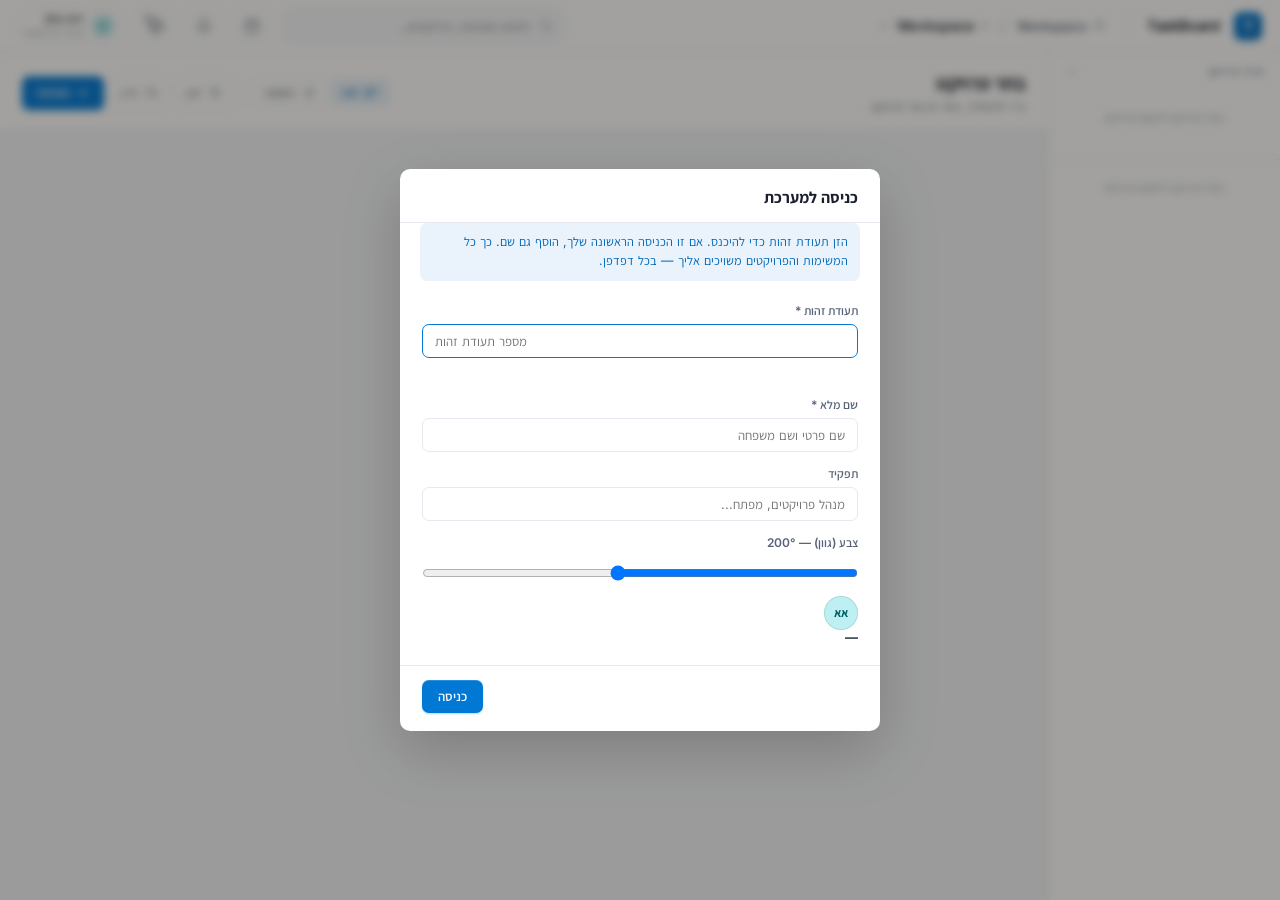
==== commit dc6ecf8d: "refactor: reorganize project details UX in sidebar Move creator info and members list from separate " ====
--- a/index.html
+++ b/index.html
@@ -17,9 +17,33 @@
             <div class="topbar-brand">TaskBoard</div>
             <div class="topbar-divider"></div>
             <div class="topbar-breadcrumb">
-                <span class="breadcrumb-label">Workspace</span>
+                <button class="breadcrumb-workspace" type="button" id="workspaceBtn" title="שם הצוות — לחץ לעריכה" aria-label="שם הצוות" data-action="editWorkspaceName()">
+                    <svg class="breadcrumb-workspace-icon" width="13" height="13" viewBox="0 0 24 24" fill="none" stroke="currentColor" stroke-width="1.8" aria-hidden="true">
+                        <path d="M17 21v-2a4 4 0 0 0-4-4H5a4 4 0 0 0-4 4v2"/><circle cx="9" cy="7" r="4"/><path d="M23 21v-2a4 4 0 0 0-3-3.87"/><path d="M16 3.13a4 4 0 0 1 0 7.75"/>
+                    </svg>
+                    <span class="breadcrumb-workspace-name" id="workspaceName">Workspace</span>
+                </button>
                 <span class="breadcrumb-sep">/</span>
-                <span class="breadcrumb-project" id="currentProjectName">ביטוח לאומי</span>
+                <div class="breadcrumb-project-wrap">
+                    <button class="breadcrumb-project" id="projectSelectorBtn" type="button" aria-haspopup="listbox" aria-expanded="false">
+                        <span class="project-dot" id="selectorDot"></span>
+                        <span class="breadcrumb-project-name" id="currentProjectName">בחר פרויקט</span>
+                        <svg class="selector-chevron" width="12" height="12" viewBox="0 0 24 24" fill="none" stroke="currentColor" stroke-width="2.5" aria-hidden="true">
+                            <path d="M6 9l6 6 6-6"/>
+                        </svg>
+                    </button>
+                    <div class="project-dropdown" id="projectDropdown" role="listbox">
+                        <button class="mine-only-toggle" id="mineOnlyToggle" type="button" role="switch" aria-checked="false" data-action="toggleMineOnly()">
+                            <span class="mine-only-switch"></span>
+                            <span class="mine-only-label">הצג רק את הפרויקטים שלי</span>
+                        </button>
+                        <div class="projects-list" id="projectsList"></div>
+                        <div class="sidebar-add">
+                            <input class="sidebar-input" type="text" placeholder="פרויקט חדש…" id="newProjectInput" aria-label="שם פרויקט חדש">
+                            <button class="sidebar-add-btn" type="button" aria-label="הוסף פרויקט">+</button>
+                        </div>
+                    </div>
+                </div>
             </div>
             <div class="topbar-search-wrap">
                 <svg class="topbar-search-icon" width="14" height="14" viewBox="0 0 24 24" fill="none" stroke="currentColor" stroke-width="1.8">
@@ -27,6 +51,11 @@
                 </svg>
                 <input class="topbar-search" type="text" placeholder="חיפוש משימות, פרויקטים…" id="searchInput">
             </div>
+            <button class="topbar-icon-btn" type="button" title="דיילי" aria-label="דיילי">
+                <svg width="16" height="16" viewBox="0 0 24 24" fill="none" stroke="currentColor" stroke-width="1.8" aria-hidden="true">
+                    <rect x="3" y="4" width="18" height="18" rx="2"/><path d="M16 2v4"/><path d="M8 2v4"/><path d="M3 10h18"/><path d="M8 14h.01"/><path d="M12 14h.01"/><path d="M16 14h.01"/>
+                </svg>
+            </button>
             <button class="topbar-icon-btn" type="button" title="התראות" aria-label="התראות">
                 <svg width="16" height="16" viewBox="0 0 24 24" fill="none" stroke="currentColor" stroke-width="1.8" aria-hidden="true">
                     <path d="M6 8a6 6 0 1 1 12 0c0 7 3 9 3 9H3s3-2 3-9"/><path d="M10.3 21a1.94 1.94 0 0 0 3.4 0"/>
@@ -37,33 +66,33 @@
                     <circle cx="12" cy="12" r="3"/><path d="M19.4 15a1.65 1.65 0 0 0 .33 1.82l.06.06a2 2 0 1 1-2.83 2.83l-.06-.06a1.65 1.65 0 0 0-1.82-.33 1.65 1.65 0 0 0-1 1.51V21a2 2 0 1 1-4 0v-.09a1.65 1.65 0 0 0-1-1.51 1.65 1.65 0 0 0-1.82.33l-.06.06a2 2 0 1 1-2.83-2.83l.06-.06a1.65 1.65 0 0 0 .33-1.82 1.65 1.65 0 0 0-1.51-1H3a2 2 0 1 1 0-4h.09a1.65 1.65 0 0 0 1.51-1 1.65 1.65 0 0 0-.33-1.82l-.06-.06a2 2 0 1 1 2.83-2.83l.06.06a1.65 1.65 0 0 0 1.82.33h0a1.65 1.65 0 0 0 1-1.51V3a2 2 0 1 1 4 0v.09a1.65 1.65 0 0 0 1 1.51h0a1.65 1.65 0 0 0 1.82-.33l.06-.06a2 2 0 1 1 2.83 2.83l-.06.06a1.65 1.65 0 0 0-.33 1.82v0a1.65 1.65 0 0 0 1.51 1H21a2 2 0 1 1 0 4h-.09a1.65 1.65 0 0 0-1.51 1Z"/>
                 </svg>
             </button>
-            <div class="avatar" style="--hue: 200;">ד"ג</div>
+            <button class="topbar-user" type="button" title="פרופיל המשתמש" aria-label="פרופיל המשתמש" data-action="openUserProfileModal()">
+                <span class="avatar avatar-sm" id="topUserAvatar">אא</span>
+                <span class="topbar-user-meta">
+                    <span class="topbar-user-name" id="topUserName">משתמש</span>
+                    <span class="topbar-user-role" id="topUserRole"></span>
+                </span>
+            </button>
         </div>
 
         <!-- Body -->
         <div class="body">
             <!-- Sidebar -->
             <aside class="sidebar">
-                <div class="sidebar-header">
-                    <span class="sidebar-title">פרויקטים</span>
-                    <span class="sidebar-count" id="projectCount">0</span>
-                </div>
-                <div class="projects-list" id="projectsList"></div>
-                <div class="sidebar-add">
-                    <input class="sidebar-input" type="text" placeholder="פרויקט חדש…" id="newProjectInput" aria-label="שם פרויקט חדש">
-                    <button class="sidebar-add-btn" type="button" aria-label="הוסף פרויקט">+</button>
-                </div>
-                <div class="user-card">
-                    <div class="avatar" style="--hue: 200;">ד"ג</div>
-                    <div class="user-meta">
-                        <div class="user-name">דנה גולן</div>
-                        <div class="user-role">מנהל פרויקטים</div>
+                <!-- Project info — collapsible section -->
+                <section class="sidebar-section" id="sidebarInfoSection">
+                    <button class="sidebar-section-header" type="button" data-action="toggleSidebarSection('sidebarInfoSection')" aria-expanded="true">
+                        <span class="sidebar-section-title">פרטי פרויקט</span>
+                        <svg class="sidebar-section-chevron" width="13" height="13" viewBox="0 0 24 24" fill="none" stroke="currentColor" stroke-width="2.2" aria-hidden="true"><path d="M6 9l6 6 6-6"/></svg>
+                    </button>
+                    <div class="sidebar-section-body" id="projectInfoBody">
+                        <div class="project-details-empty">בחר פרויקט להצגת פרטים</div>
                     </div>
-                    <button class="icon-btn-small" type="button" aria-label="עוד אפשרויות">
-                        <svg width="12" height="12" viewBox="0 0 12 12" fill="currentColor" aria-hidden="true">
-                            <circle cx="2" cy="6" r="1.1"/><circle cx="6" cy="6" r="1.1"/><circle cx="10" cy="6" r="1.1"/>
-                        </svg>
-                    </button>
+                </section>
+
+                <!-- Everything else (stats by stage + links) -->
+                <div class="project-details" id="projectDetails">
+                    <div class="project-details-empty">בחר פרויקט להצגת פרטים</div>
                 </div>
             </aside>
 
@@ -91,12 +120,6 @@
                             </button>
                         </div>
                         <div class="header-divider"></div>
-                        <button class="header-btn header-btn-project-settings" type="button" id="projectSettingsBtn" title="הגדרות הפרויקט" style="display:none">
-                            <svg width="14" height="14" viewBox="0 0 24 24" fill="none" stroke="currentColor" stroke-width="1.8" aria-hidden="true">
-                                <circle cx="12" cy="12" r="3"/><path d="M19.4 15a1.65 1.65 0 0 0 .33 1.82l.06.06a2 2 0 1 1-2.83 2.83l-.06-.06a1.65 1.65 0 0 0-1.82-.33 1.65 1.65 0 0 0-1 1.51V21a2 2 0 1 1-4 0v-.09a1.65 1.65 0 0 0-1-1.51 1.65 1.65 0 0 0-1.82.33l-.06.06a2 2 0 1 1-2.83-2.83l.06-.06a1.65 1.65 0 0 0 .33-1.82 1.65 1.65 0 0 0-1.51-1H3a2 2 0 1 1 0-4h.09a1.65 1.65 0 0 0 1.51-1 1.65 1.65 0 0 0-.33-1.82l-.06-.06a2 2 0 1 1 2.83-2.83l.06.06a1.65 1.65 0 0 0 1.82.33h0a1.65 1.65 0 0 0 1-1.51V3a2 2 0 1 1 4 0v.09a1.65 1.65 0 0 0 1 1.51h0a1.65 1.65 0 0 0 1.82-.33l.06-.06a2 2 0 1 1 2.83 2.83l-.06.06a1.65 1.65 0 0 0-.33 1.82v0a1.65 1.65 0 0 0 1.51 1H21a2 2 0 1 1 0 4h-.09a1.65 1.65 0 0 0-1.51 1Z"/>
-                            </svg>
-                            פרויקט
-                        </button>
                         <button class="header-btn header-btn-filter" type="button">
                             <svg width="14" height="14" viewBox="0 0 24 24" fill="none" stroke="currentColor" stroke-width="1.8" aria-hidden="true">
                                 <line x1="3" y1="6" x2="21" y2="6"/><line x1="7" y1="12" x2="21" y2="12"/><line x1="10" y1="18" x2="21" y2="18"/>
@@ -124,12 +147,49 @@
 
                 <!-- Empty State -->
                 <div class="empty-state" id="emptyState">
-                    <p>👈 בחר פרויקט מהשמאל כדי להתחיל</p>
+                    <div class="empty-state-inner">
+                        <svg width="40" height="40" viewBox="0 0 24 24" fill="none" stroke="currentColor" stroke-width="1.2" stroke-linecap="round" stroke-linejoin="round" style="opacity:0.3"><rect x="4" y="5" width="5" height="14"/><rect x="15" y="5" width="5" height="8"/></svg>
+                        <p>בחר פרויקט מהרשימה כדי להתחיל</p>
+                    </div>
                 </div>
             </main>
         </div>
     </div>
 
-    <script src="script.js"></script>
+    <!-- APP_CONFIG moved to an external file: Manifest V3 extension pages
+         disallow inline <script> blocks under the default CSP. -->
+    <script src="config.js"></script>
+    <script src="store/ids.js"></script>
+    <script src="store/Store.js"></script>
+    <script src="store/LocalJsonStore.js"></script>
+    <script src="store/HttpStore.js"></script>
+    <script src="store/index.js"></script>
+    <script src="fsSync.js"></script>
+    <!-- App code, split from the former monolithic script.js into focused
+         modules. Loaded as plain (non-module) scripts so they share one global
+         scope exactly as before. Order matters only for: state.js first
+         (defines shared constants/state) and globals.js last (exposes the
+         already-defined functions on window). -->
+    <script src="js/state.js"></script>
+    <script src="js/utils.js"></script>
+    <script src="js/dialogs.js"></script>
+    <script src="js/storage.js"></script>
+    <script src="js/members.js"></script>
+    <script src="js/user.js"></script>
+    <script src="js/projects.js"></script>
+    <script src="js/links.js"></script>
+    <script src="js/tasks.js"></script>
+    <script src="js/kanban.js"></script>
+    <script src="js/modal.js"></script>
+    <script src="js/daily.js"></script>
+    <script src="js/search.js"></script>
+    <script src="js/filters.js"></script>
+    <script src="js/ui.js"></script>
+    <script src="js/menus.js"></script>
+    <script src="js/settings.js"></script>
+    <script src="js/events.js"></script>
+    <script src="js/globals.js"></script>
+    <!-- CSP-safe replacement for inline onclick="" handlers (see actions.js). -->
+    <script src="actions.js"></script>
 </body>
 </html>
--- a/style.css
+++ b/style.css
@@ -118,12 +118,35 @@
 .topbar-breadcrumb {
     display: flex;
     align-items: center;
-    gap: 8px;
-}
-
-.breadcrumb-label {
-    font-size: 13px;
-    color: var(--ink-s);
+    gap: 4px;
+}
+
+.breadcrumb-workspace {
+    display: flex;
+    align-items: center;
+    gap: 6px;
+    padding: 4px 8px;
+    border-radius: var(--r-md);
+    background: none;
+    cursor: pointer;
+    color: var(--ink-s);
+    transition: background 0.15s, color 0.15s;
+}
+
+.breadcrumb-workspace:hover {
+    background: var(--bg);
+    color: var(--ink);
+}
+
+.breadcrumb-workspace-icon {
+    flex-shrink: 0;
+    color: var(--ink-f);
+}
+
+.breadcrumb-workspace-name {
+    font-size: 13px;
+    font-weight: 600;
+    color: inherit;
 }
 
 .breadcrumb-sep {
@@ -131,10 +154,52 @@
     font-size: 13px;
 }
 
+.breadcrumb-project-wrap {
+    position: relative;
+}
+
 .breadcrumb-project {
+    display: flex;
+    align-items: center;
+    gap: 7px;
+    padding: 4px 8px;
+    border-radius: var(--r-md);
+    background: none;
+    cursor: pointer;
+    transition: background 0.15s;
+}
+
+.breadcrumb-project:hover,
+.breadcrumb-project[aria-expanded="true"] {
+    background: var(--bg);
+}
+
+.breadcrumb-project-name {
     font-size: 14px;
     font-weight: 600;
     color: var(--ink);
+    max-width: 220px;
+    overflow: hidden;
+    text-overflow: ellipsis;
+    white-space: nowrap;
+}
+
+.breadcrumb-project[aria-expanded="true"] .selector-chevron {
+    transform: rotate(180deg);
+}
+
+/* Project dropdown anchored under the breadcrumb project name */
+.breadcrumb-project-wrap .project-dropdown {
+    inset-inline-start: 0;
+    inset-inline-end: auto;
+    width: 280px;
+    max-width: 80vw;
+    top: calc(100% + 6px);
+}
+
+.breadcrumb-project-wrap .mine-only-toggle {
+    margin: 8px 8px 0;
+    width: calc(100% - 16px);
 }
 
 .topbar-search-wrap {
@@ -186,6 +251,78 @@
     background: var(--bg);
     color: var(--ink);
     border-color: var(--line-h);
+}
+
+/* Topbar user chip */
+.topbar-user {
+    display: flex;
+    align-items: center;
+    gap: 8px;
+    height: 34px;
+    padding: 0 10px 0 6px;
+    border: 1px solid var(--line);
+    background: var(--surface);
+    border-radius: 18px;
+    transition: background 0.15s, border-color 0.15s;
+}
+
+.topbar-user:hover {
+    background: var(--bg);
+    border-color: var(--line-h);
+}
+
+.topbar-user-meta {
+    display: flex;
+    flex-direction: column;
+    align-items: flex-start;
+    line-height: 1.15;
+    max-width: 120px;
+}
+
+.topbar-user-name {
+    font-size: 12.5px;
+    font-weight: 600;
+    color: var(--ink);
+    overflow: hidden;
+    text-overflow: ellipsis;
+    white-space: nowrap;
+    max-width: 120px;
+}
+
+.topbar-user-role {
+    font-size: 10.5px;
+    color: var(--ink-f);
+    overflow: hidden;
+    text-overflow: ellipsis;
+    white-space: nowrap;
+    max-width: 120px;
+}
+
+.topbar-user-role:empty {
+    display: none;
+}
+
+/* Creator line at the top of the task editor */
+.modal-creator {
+    padding: 8px 20px 0;
+    font-size: 12px;
+    color: var(--ink-f);
+}
+
+.modal-creator strong {
+    color: var(--ink-s);
+    font-weight: 600;
+}
+
+/* First-time profile setup intro */
+.modal-intro {
+    margin: 0 20px 4px;
+    padding: 10px 12px;
+    background: var(--blue-bg);
+    color: var(--blue-d);
+    border-radius: var(--r-md);
+    font-size: 12.5px;
+    line-height: 1.5;
 }
 
 /* ===== Avatar ===== */
@@ -230,39 +367,149 @@
     border-inline-end: 1px solid var(--line);
     display: flex;
     flex-direction: column;
-}
-
-.sidebar-header {
-    padding: 14px 16px 8px;
-    display: flex;
-    align-items: center;
-    justify-content: space-between;
-}
-
-.sidebar-title {
-    font-size: 11px;
-    font-weight: 700;
-    color: var(--ink-f);
-    text-transform: uppercase;
-    letter-spacing: 0.6px;
-}
-
-.sidebar-count {
-    font-size: 11px;
-    font-weight: 700;
-    color: var(--ink-f);
-    background: #f1f4f9;
-    padding: 1px 7px;
-    border-radius: 99px;
+    overflow: visible;
+}
+
+/* Project Selector */
+.project-selector {
+    padding: 10px 10px 0;
+    position: relative;
+}
+
+.project-selector-btn {
+    width: 100%;
+    display: flex;
+    align-items: center;
+    gap: 8px;
+    padding: 8px 10px;
+    background: var(--bg);
+    border: 1px solid var(--line);
+    border-radius: var(--r-md);
+    color: var(--ink);
+    font-size: 13px;
+    font-weight: 500;
+    cursor: pointer;
+    transition: border-color 0.15s, background 0.15s;
+    text-align: start;
+}
+
+.project-selector-btn:hover {
+    border-color: var(--line-h);
+    background: #eff2f7;
+}
+
+.project-selector-btn[aria-expanded="true"] {
+    border-color: var(--blue);
+    background: var(--surface);
+}
+
+.project-selector > .mine-only-toggle {
+    margin-top: 8px;
+}
+
+.project-selector-name {
+    flex: 1;
+    overflow: hidden;
+    text-overflow: ellipsis;
+    white-space: nowrap;
+}
+
+.selector-chevron {
+    flex-shrink: 0;
+    color: var(--ink-f);
+    transition: transform 0.2s;
+}
+
+.project-selector-btn[aria-expanded="true"] .selector-chevron {
+    transform: rotate(180deg);
+}
+
+/* Project Dropdown */
+.project-dropdown {
+    display: none;
+    position: absolute;
+    top: calc(100% + 4px);
+    inset-inline-start: 10px;
+    inset-inline-end: 10px;
+    background: var(--surface);
+    border: 1px solid var(--line);
+    border-radius: var(--r-lg);
+    box-shadow: 0 4px 16px rgba(16, 24, 40, 0.1);
+    z-index: 200;
+    overflow: hidden;
+}
+
+.project-dropdown.open {
+    display: block;
 }
 
 .projects-list {
-    padding: 2px 8px;
+    padding: 4px 6px;
     display: flex;
     flex-direction: column;
     gap: 1px;
     overflow-y: auto;
-    max-height: calc(100vh - 280px);
+    max-height: 220px;
+}
+
+/* "Show only mine" toggle */
+.mine-only-toggle {
+    display: flex;
+    align-items: center;
+    gap: 8px;
+    width: 100%;
+    margin: 0;
+    padding: 7px 10px;
+    background: var(--bg);
+    border: 1px solid var(--line);
+    border-radius: var(--r-md);
+    cursor: pointer;
+    font-family: inherit;
+    font-size: 12.5px;
+    font-weight: 500;
+    color: var(--ink-s);
+    transition: background 0.12s, border-color 0.12s, color 0.12s;
+}
+
+.mine-only-toggle:hover {
+    border-color: var(--line-h);
+}
+
+.mine-only-switch {
+    position: relative;
+    flex: none;
+    width: 30px;
+    height: 17px;
+    border-radius: 9px;
+    background: var(--line-h);
+    transition: background 0.15s;
+}
+
+.mine-only-switch::after {
+    content: "";
+    position: absolute;
+    top: 2px;
+    inset-inline-start: 2px;
+    width: 13px;
+    height: 13px;
+    border-radius: 50%;
+    background: #fff;
+    box-shadow: 0 1px 2px rgba(16, 24, 40, 0.25);
+    transition: transform 0.15s;
+}
+
+.mine-only-toggle.active {
+    background: var(--blue-bg);
+    border-color: var(--blue);
+    color: var(--blue-d);
+}
+
+.mine-only-toggle.active .mine-only-switch {
+    background: var(--blue);
+}
+
+.mine-only-toggle.active .mine-only-switch::after {
+    transform: translateX(-13px);
 }
 
 .project-item {
@@ -318,6 +565,27 @@
     color: var(--blue-d);
 }
 
+.project-settings-btn {
+    width: 18px;
+    height: 18px;
+    border-radius: 4px;
+    color: var(--ink-f);
+    opacity: 0;
+    transition: opacity 0.15s, background 0.15s, color 0.15s;
+    display: grid;
+    place-items: center;
+    font-size: 13px;
+}
+
+.project-item:hover .project-settings-btn {
+    opacity: 1;
+}
+
+.project-settings-btn:hover {
+    background: #f0f7ff;
+    color: var(--blue);
+}
+
 .project-delete-btn {
     width: 18px;
     height: 18px;
@@ -340,9 +608,12 @@
 }
 
 .sidebar-add {
-    margin: 8px 10px 14px;
-    display: flex;
+    margin: 6px 6px 8px;
+    display: flex;
+    flex-direction: column;
     gap: 6px;
+    border-top: 1px solid var(--line);
+    padding-top: 8px;
 }
 
 .sidebar-input {
@@ -362,15 +633,18 @@
 }
 
 .sidebar-add-btn {
-    width: 30px;
-    border: 1px solid var(--line);
-    background: var(--surface);
-    color: var(--ink-s);
-    font-size: 14px;
+    width: 100%;
+    padding: 7px 12px;
+    border: 1px solid var(--blue);
+    background: var(--blue);
+    color: white;
+    font-size: 12.5px;
     font-weight: 600;
     border-radius: var(--r-md);
-    display: grid;
-    place-items: center;
+    display: flex;
+    align-items: center;
+    justify-content: center;
+    gap: 5px;
     transition: all 0.15s;
 }
 
@@ -380,6 +654,569 @@
     border-color: var(--blue);
 }
 
+/* Collapsible sidebar sections (project info / members) */
+.sidebar-section {
+    border-bottom: 1px solid var(--line);
+    flex-shrink: 0;
+}
+
+.sidebar-section-header {
+    width: 100%;
+    display: flex;
+    align-items: center;
+    justify-content: space-between;
+    gap: 8px;
+    padding: 12px 16px;
+    background: none;
+    cursor: pointer;
+    text-align: start;
+    transition: background 0.12s;
+}
+
+.sidebar-section-header:hover {
+    background: #f7f9fc;
+}
+
+.sidebar-section-title {
+    font-size: 10.5px;
+    font-weight: 700;
+    color: var(--ink-f);
+    text-transform: uppercase;
+    letter-spacing: 0.5px;
+}
+
+.sidebar-section-chevron {
+    flex-shrink: 0;
+    color: var(--ink-f);
+    transition: transform 0.2s;
+}
+
+.sidebar-section.collapsed .sidebar-section-chevron {
+    transform: rotate(-90deg);
+}
+
+.sidebar-section-body {
+    padding: 0 16px 14px;
+    display: flex;
+    flex-direction: column;
+    gap: 10px;
+}
+
+.sidebar-section.collapsed .sidebar-section-body {
+    display: none;
+}
+
+.project-info-desc {
+    font-size: 12.5px;
+    line-height: 1.5;
+    color: var(--ink-s);
+    white-space: pre-wrap;
+    word-break: break-word;
+}
+
+.project-info-desc-empty {
+    color: var(--ink-f);
+    font-style: italic;
+}
+
+.project-info-settings-btn {
+    display: flex;
+    align-items: center;
+    gap: 7px;
+    padding: 7px 10px;
+    background: var(--bg);
+    border: 1px solid var(--line);
+    border-radius: var(--r-md);
+    color: var(--ink-s);
+    font-size: 12px;
+    font-weight: 500;
+    cursor: pointer;
+    transition: border-color 0.15s, color 0.15s, background 0.15s;
+}
+
+.project-info-settings-btn:hover {
+    border-color: var(--blue);
+    color: var(--blue);
+    background: #f0f7ff;
+}
+
+/* More details toggle inside project info */
+.project-more-details {
+    border-top: 1px solid var(--line);
+    padding-top: 8px;
+}
+
+.project-more-details-toggle {
+    display: flex;
+    align-items: center;
+    gap: 6px;
+    background: none;
+    border: none;
+    padding: 4px 0;
+    font-size: 11.5px;
+    font-weight: 600;
+    color: var(--ink-f);
+    cursor: pointer;
+    transition: color 0.15s;
+}
+
+.project-more-details-toggle:hover {
+    color: var(--ink-s);
+}
+
+.project-more-details-chevron {
+    flex-shrink: 0;
+    transition: transform 0.2s;
+    transform: rotate(-90deg);
+}
+
+.project-more-details-toggle.expanded .project-more-details-chevron {
+    transform: rotate(0deg);
+}
+
+.project-more-details-body {
+    display: flex;
+    flex-direction: column;
+    gap: 10px;
+    padding-top: 10px;
+}
+
+.project-more-details-label {
+    font-size: 10.5px;
+    font-weight: 700;
+    color: var(--ink-f);
+    text-transform: uppercase;
+    letter-spacing: 0.5px;
+}
+
+.project-more-details-members {
+    display: flex;
+    flex-direction: column;
+    gap: 6px;
+}
+
+/* Members in sidebar */
+.project-member-row {
+    display: flex;
+    align-items: center;
+    gap: 8px;
+    padding: 2px 0;
+}
+
+.project-member-name {
+    flex: 1;
+    font-size: 12.5px;
+    color: var(--ink-s);
+    overflow: hidden;
+    text-overflow: ellipsis;
+    white-space: nowrap;
+}
+
+.project-member-owner {
+    flex-shrink: 0;
+    font-size: 9.5px;
+    font-weight: 700;
+    color: var(--blue-d);
+    background: var(--blue-bg);
+    padding: 1px 6px;
+    border-radius: 6px;
+    letter-spacing: 0.3px;
+}
+
+/* Project Details Panel */
+.project-details {
+    flex: 1;
+    overflow-y: auto;
+    margin-top: 0;
+}
+
+.project-details-empty {
+    padding: 20px 16px;
+    font-size: 12px;
+    color: var(--ink-f);
+    text-align: center;
+}
+
+.project-details-header {
+    padding: 14px 16px 12px;
+    border-bottom: 1px solid var(--line);
+    position: relative;
+    overflow: hidden;
+    display: flex;
+    align-items: flex-start;
+    justify-content: space-between;
+    gap: 8px;
+}
+
+.project-settings-open-btn {
+    flex-shrink: 0;
+    width: 24px;
+    height: 24px;
+    border-radius: var(--r-sm);
+    color: var(--ink-f);
+    display: grid;
+    place-items: center;
+    transition: background 0.15s, color 0.15s;
+}
+
+.project-settings-open-btn:hover {
+    background: #f0f7ff;
+    color: var(--blue);
+}
+
+.project-details-color-bar {
+    position: absolute;
+    inset-inline-start: 0;
+    top: 0;
+    bottom: 0;
+    width: 3px;
+    background: oklch(0.72 0.12 var(--hue, 230));
+}
+
+.project-details-name {
+    font-size: 14px;
+    font-weight: 700;
+    color: var(--ink);
+    line-height: 1.3;
+    word-break: break-word;
+}
+
+.project-details-body {
+    padding: 12px 16px;
+    display: flex;
+    flex-direction: column;
+    gap: 12px;
+}
+
+.project-details-section-label {
+    font-size: 10.5px;
+    font-weight: 700;
+    color: var(--ink-f);
+    text-transform: uppercase;
+    letter-spacing: 0.5px;
+}
+
+.project-stats {
+    display: flex;
+    flex-direction: column;
+    gap: 4px;
+}
+
+.project-stat {
+    display: flex;
+    align-items: center;
+    gap: 8px;
+    padding: 4px 0;
+}
+
+.project-stat-dot {
+    width: 6px;
+    height: 6px;
+    border-radius: 50%;
+    background: oklch(0.70 0.14 var(--col-hue, 220));
+    flex-shrink: 0;
+}
+
+.project-stat-label {
+    flex: 1;
+    font-size: 12px;
+    color: var(--ink-s);
+}
+
+.project-stat-count {
+    font-size: 12px;
+    font-weight: 700;
+    color: var(--ink);
+    min-width: 16px;
+    text-align: start;
+}
+
+.project-details-meta {
+    display: flex;
+    align-items: center;
+    gap: 5px;
+    color: var(--ink-f);
+    font-size: 11px;
+}
+
+/* Project Links */
+.project-links {
+    display: flex;
+    flex-direction: column;
+    gap: 6px;
+}
+
+.project-link-btn {
+    display: flex;
+    align-items: center;
+    gap: 10px;
+    width: 100%;
+    box-sizing: border-box;
+    padding: 10px 12px;
+    background: var(--surface);
+    border: 1px solid var(--line);
+    border-radius: var(--r-md);
+    cursor: pointer;
+    transition: background 0.15s, border-color 0.15s, box-shadow 0.15s;
+    position: relative;
+    min-height: 44px;
+}
+
+.project-link-btn:hover {
+    background: #f7f9fc;
+    border-color: var(--line-h);
+    box-shadow: var(--shadow-card-hover);
+}
+
+.project-link-icon {
+    line-height: 1;
+    flex-shrink: 0;
+    width: 24px;
+    height: 24px;
+    display: grid;
+    place-items: center;
+    color: var(--ink-s);
+}
+
+.project-link-name {
+    flex: 1;
+    font-size: 13px;
+    font-weight: 600;
+    color: var(--ink);
+    overflow: hidden;
+    text-overflow: ellipsis;
+    white-space: nowrap;
+}
+
+.project-link-edit,
+.project-link-del {
+    width: 22px;
+    height: 22px;
+    border-radius: 4px;
+    color: var(--ink-f);
+    background: transparent;
+    border: none;
+    opacity: 0;
+    transition: opacity 0.15s, background 0.15s, color 0.15s;
+    display: grid;
+    place-items: center;
+    font-size: 13px;
+    cursor: pointer;
+}
+
+.project-link-btn:hover .project-link-edit,
+.project-link-btn:hover .project-link-del {
+    opacity: 1;
+}
+
+.project-link-edit:hover {
+    background: var(--blue-bg);
+    color: var(--blue-d);
+}
+
+.project-link-del:hover {
+    background: #fef0ef;
+    color: #b42318;
+}
+
+.project-link-add {
+    display: flex;
+    align-items: center;
+    gap: 10px;
+    width: 100%;
+    box-sizing: border-box;
+    padding: 10px 12px;
+    background: transparent;
+    border: 1px dashed var(--line-h);
+    border-radius: var(--r-md);
+    color: var(--ink-s);
+    cursor: pointer;
+    transition: background 0.15s, border-color 0.15s, color 0.15s;
+    min-height: 44px;
+}
+
+.project-link-add:hover {
+    background: var(--blue-bg);
+    border-color: var(--blue);
+    color: var(--blue-d);
+}
+
+.project-link-add .project-link-icon {
+    font-size: 16px;
+    font-weight: 600;
+}
+
+.project-link-add .project-link-name {
+    font-size: 12.5px;
+    font-weight: 500;
+    color: inherit;
+}
+
+/* Link icon picker (modal) */
+.link-icon-picker {
+    display: grid;
+    grid-template-columns: repeat(8, 1fr);
+    gap: 6px;
+}
+
+.link-icon-opt {
+    aspect-ratio: 1;
+    border: 1px solid var(--line);
+    background: var(--surface);
+    border-radius: var(--r-md);
+    color: var(--ink-s);
+    display: grid;
+    place-items: center;
+    cursor: pointer;
+    transition: background 0.12s, border-color 0.12s, color 0.12s;
+}
+
+.link-icon-opt:hover {
+    background: var(--bg);
+    border-color: var(--line-h);
+}
+
+.link-icon-opt.selected {
+    background: var(--blue-bg);
+    border-color: var(--blue);
+    color: var(--blue-d);
+}
+
+/* Link type selector */
+.link-type-selector {
+    display: flex;
+    gap: 8px;
+}
+
+.link-type-btn {
+    flex: 1;
+    padding: 8px 12px;
+    border: 1px solid var(--line);
+    background: var(--surface);
+    border-radius: var(--r-md);
+    color: var(--ink-s);
+    cursor: pointer;
+    font-size: 13px;
+    font-weight: 500;
+    display: flex;
+    align-items: center;
+    justify-content: center;
+    gap: 6px;
+    transition: background 0.12s, border-color 0.12s, color 0.12s;
+}
+
+.link-type-btn:hover {
+    background: var(--bg);
+    border-color: var(--line-h);
+}
+
+.link-type-btn.active {
+    background: var(--blue-bg);
+    border-color: var(--blue);
+    color: var(--blue-d);
+}
+
+.field-hint {
+    margin-top: 4px;
+    font-size: 11px;
+    color: var(--ink-s);
+    opacity: 0.7;
+}
+
+/* File upload row */
+.file-upload-row {
+    display: flex;
+    gap: 8px;
+    align-items: stretch;
+}
+
+/* File picker button */
+.file-picker-btn {
+    display: flex;
+    align-items: center;
+    justify-content: center;
+    gap: 6px;
+    flex: 1;
+    padding: 8px 12px;
+    border: 1px solid var(--line);
+    background: var(--surface);
+    border-radius: var(--r-md);
+    color: var(--ink-s);
+    cursor: pointer;
+    font-size: 13px;
+    font-weight: 500;
+    transition: background 0.12s, border-color 0.12s;
+}
+
+.file-picker-btn:hover {
+    background: var(--bg);
+    border-color: var(--line-h);
+}
+
+/* File help button (question mark) */
+.file-help-btn {
+    flex-shrink: 0;
+    width: 32px;
+    height: 32px;
+    border: 1px solid var(--line);
+    background: var(--surface);
+    border-radius: 50%;
+    color: var(--ink-s);
+    cursor: pointer;
+    font-size: 14px;
+    font-weight: 700;
+    display: flex;
+    align-items: center;
+    justify-content: center;
+    transition: background 0.12s, border-color 0.12s, color 0.12s;
+}
+
+.file-help-btn:hover {
+    background: var(--blue-bg);
+    border-color: var(--blue);
+    color: var(--blue-d);
+}
+
+/* File selected display */
+.file-selected-display {
+    padding: 8px 10px;
+    background: var(--blue-bg);
+    border: 1px solid var(--blue);
+    border-radius: var(--r-md);
+    color: var(--blue-d);
+    display: flex;
+    align-items: center;
+    gap: 6px;
+    font-size: 13px;
+    font-weight: 500;
+    word-break: break-all;
+}
+
+.file-selected-display svg {
+    flex-shrink: 0;
+}
+
+.file-clear-btn {
+    margin-start: auto;
+    background: none;
+    border: none;
+    color: var(--blue-d);
+    cursor: pointer;
+    font-size: 18px;
+    padding: 0;
+    width: 18px;
+    height: 18px;
+    display: flex;
+    align-items: center;
+    justify-content: center;
+    flex-shrink: 0;
+    transition: color 0.12s;
+}
+
+.file-clear-btn:hover {
+    color: var(--blue);
+}
+
 .user-card {
     margin-top: auto;
     padding: 12px 14px;
@@ -428,6 +1265,7 @@
     display: flex;
     flex-direction: column;
     min-height: 0;
+    overflow: hidden;
 }
 
 .page-header {
@@ -537,11 +1375,13 @@
 .kanban-board {
     padding: 18px;
     display: grid;
-    grid-template-columns: 1fr 1fr 1fr;
+    grid-template-columns: 260px 260px 260px 260px;
     gap: 14px;
-    align-content: start;
     flex: 1;
-    overflow: auto;
+    min-height: 0;
+    overflow-x: auto;
+    overflow-y: hidden;
+    align-items: stretch;
 }
 
 .kanban-column {
@@ -558,6 +1398,10 @@
 .kanban-column.drop-over {
     background: var(--state-bg);
     border-color: var(--state-dot);
+}
+
+.kanban-column.dragging-column {
+    opacity: 0.4;
 }
 
 .kanban-column {
@@ -575,6 +1419,11 @@
     display: flex;
     align-items: center;
     gap: 9px;
+    cursor: grab;
+}
+
+.column-header:active {
+    cursor: grabbing;
 }
 
 .column-dot {
@@ -739,16 +1588,20 @@
 .card-top {
     display: flex;
     align-items: center;
-    justify-content: space-between;
     margin-bottom: 6px;
 }
 
 .card-id {
-    font-size: 11px;
+    position: absolute;
+    inset-inline-end: 8px;
+    top: 8px;
+    font-size: 10px;
     color: var(--ink-f);
     font-weight: 600;
     font-variant-numeric: tabular-nums;
     font-family: ui-monospace, SFMono-Regular, Menlo, monospace;
+    white-space: nowrap;
+    z-index: 0;
 }
 
 .card-title {
@@ -840,6 +1693,31 @@
     color: var(--ink-f);
 }
 
+.sync-status-dot {
+    position: absolute;
+    top: 4px;
+    inset-inline-end: 4px;
+    width: 8px;
+    height: 8px;
+    border-radius: 50%;
+    border: 1.5px solid var(--bg, #fff);
+    background: #9ca3af;
+}
+
+.sync-status-dot.connected { background: #22c55e; }
+.sync-status-dot.error { background: #ef4444; }
+.sync-status-dot.disconnected { background: #9ca3af; }
+
+.card-creator {
+    font-size: 10px;
+    color: var(--ink-f);
+    opacity: 0.7;
+    white-space: nowrap;
+    overflow: hidden;
+    text-overflow: ellipsis;
+    max-width: 90px;
+}
+
 .card-meta-item {
     display: inline-flex;
     align-items: center;
@@ -851,11 +1729,12 @@
 .card-actions {
     position: absolute;
     top: 8px;
-    left: 8px;
+    inset-inline-end: 8px;
     display: flex;
     gap: 4px;
     opacity: 0;
     transition: opacity 0.15s;
+    z-index: 2;
 }
 
 .card:hover .card-actions {
@@ -909,6 +1788,62 @@
     animation: fadeIn 0.2s ease-out;
 }
 
+/* ===== Custom Dialog ===== */
+.dialog-overlay {
+    position: fixed;
+    inset: 0;
+    background: rgba(24, 20, 16, 0.45);
+    backdrop-filter: blur(4px);
+    display: flex;
+    align-items: center;
+    justify-content: center;
+    z-index: 2000;
+    animation: fadeIn 0.15s ease-out;
+}
+
+.dialog-box {
+    background: var(--surface);
+    border: 1px solid var(--line);
+    border-radius: var(--r-xl);
+    padding: 24px;
+    min-width: 320px;
+    max-width: 440px;
+    width: 90%;
+    box-shadow: 0 8px 32px rgba(0,0,0,0.14);
+    display: flex;
+    flex-direction: column;
+    gap: 14px;
+    animation: slideUp 0.18s ease-out;
+}
+
+.dialog-title {
+    font-size: 15px;
+    font-weight: 700;
+    color: var(--ink);
+}
+
+.dialog-message {
+    font-size: 13.5px;
+    color: var(--ink-s);
+    line-height: 1.6;
+}
+
+.dialog-input {
+    width: 100%;
+}
+
+.dialog-btns {
+    display: flex;
+    gap: 8px;
+    justify-content: flex-end;
+    margin-top: 4px;
+}
+
+@keyframes slideUp {
+    from { opacity: 0; transform: translateY(10px) scale(0.97); }
+    to   { opacity: 1; transform: none; }
+}
+
 @keyframes fadeIn {
     from { opacity: 0; }
     to { opacity: 1; }
@@ -969,6 +1904,201 @@
     gap: 14px;
 }
 
+/* ===== Daily Standup Modal ===== */
+.daily-modal {
+    max-width: 920px;
+    width: 95%;
+}
+
+.daily-table {
+    display: flex;
+    flex-direction: column;
+    border: 1px solid var(--line);
+    border-radius: var(--r-lg);
+    overflow: hidden;
+}
+
+.daily-table-row {
+    display: grid;
+    grid-template-columns: 160px repeat(3, 1fr);
+    gap: 10px;
+    padding: 10px 12px;
+    border-bottom: 1px solid var(--line);
+    align-items: start;
+}
+
+.daily-table-row:last-child {
+    border-bottom: none;
+}
+
+.daily-table-head {
+    background: var(--bg);
+    font-size: 12px;
+    font-weight: 700;
+    color: var(--ink-s);
+    align-items: center;
+}
+
+.daily-col-user {
+    display: flex;
+    align-items: center;
+    gap: 8px;
+    font-size: 13px;
+    font-weight: 600;
+    color: var(--ink);
+}
+
+.daily-username {
+    overflow: hidden;
+    text-overflow: ellipsis;
+    white-space: nowrap;
+}
+
+.daily-col {
+    font-size: 13px;
+    color: var(--ink-s);
+    line-height: 1.5;
+    word-break: break-word;
+}
+
+.daily-table-row-me {
+    background: oklch(0.97 0.02 230);
+}
+
+.daily-edit {
+    width: 100%;
+    min-height: 52px;
+    resize: vertical;
+    border: 1px solid var(--line);
+    border-radius: var(--r-sm);
+    padding: 6px 8px;
+    font: inherit;
+    font-size: 13px;
+    color: var(--ink);
+    background: var(--surface);
+    transition: border-color 0.15s;
+}
+
+.daily-edit:focus {
+    outline: none;
+    border-color: var(--line-h);
+}
+
+.daily-row-actions {
+    grid-column: 1 / -1;
+    display: flex;
+    justify-content: flex-end;
+    gap: 8px;
+    margin-top: 4px;
+}
+
+.daily-row-actions .btn-secondary,
+.daily-row-actions .btn-primary {
+    display: inline-flex;
+    align-items: center;
+    gap: 6px;
+    padding: 5px 14px;
+    font-size: 12.5px;
+}
+
+.daily-empty,
+.daily-empty-cell {
+    color: var(--ink-f);
+    font-size: 13px;
+}
+
+.daily-empty {
+    padding: 16px;
+    text-align: center;
+}
+
+.daily-history-section {
+    margin-top: 4px;
+}
+
+.daily-history-title {
+    font-size: 13px;
+    font-weight: 700;
+    color: var(--ink-s);
+    margin-bottom: 8px;
+}
+
+.daily-history {
+    display: flex;
+    flex-direction: column;
+    gap: 8px;
+}
+
+.daily-history-item {
+    border: 1px solid var(--line);
+    border-radius: var(--r-lg);
+    overflow: hidden;
+}
+
+.daily-history-toggle {
+    width: 100%;
+    display: flex;
+    align-items: center;
+    gap: 10px;
+    padding: 10px 12px;
+    background: var(--bg);
+    font-size: 13px;
+    font-weight: 600;
+    color: var(--ink);
+    text-align: right;
+    transition: background 0.15s;
+}
+
+.daily-history-toggle:hover {
+    background: var(--line);
+}
+
+.daily-history-chevron {
+    transition: transform 0.15s;
+    flex-shrink: 0;
+}
+
+.daily-history-toggle.open .daily-history-chevron {
+    transform: rotate(180deg);
+}
+
+.daily-history-date {
+    flex: 1;
+}
+
+.daily-history-count {
+    font-size: 12px;
+    font-weight: 500;
+    color: var(--ink-f);
+}
+
+.daily-history-content {
+    display: none;
+    padding: 10px;
+}
+
+.daily-history-content.open {
+    display: block;
+}
+
+@media (max-width: 720px) {
+    .daily-table-row {
+        grid-template-columns: 1fr;
+        gap: 6px;
+    }
+    .daily-table-head {
+        display: none;
+    }
+    .daily-col::before {
+        content: attr(data-label);
+        display: block;
+        font-size: 11px;
+        font-weight: 700;
+        color: var(--ink-f);
+        margin-bottom: 2px;
+    }
+}
+
 .field {
     display: flex;
     flex-direction: column;
@@ -1049,163 +2179,20 @@
     background: var(--blue-d);
 }
 
-/* ===== User Profile Preview ===== */
-.user-preview {
-    display: flex;
-    align-items: center;
-    gap: 12px;
-    padding: 12px;
-    margin-top: 6px;
-    background: var(--bg);
-    border: 1px solid var(--line);
-    border-radius: var(--r-md);
-}
-
-.user-preview .avatar-lg {
-    flex-shrink: 0;
-}
-
-.user-preview .user-name {
-    font-size: 14px;
-    font-weight: 600;
-    color: var(--ink);
-}
-
-.user-preview .user-role {
-    font-size: 12px;
-    color: var(--ink-s);
-}
-
-#userHue {
-    -webkit-appearance: none;
-    appearance: none;
-    width: 100%;
-    height: 26px;
-    background: linear-gradient(to right,
-        hsl(0,70%,55%), hsl(60,70%,55%), hsl(120,70%,55%),
-        hsl(180,70%,55%), hsl(240,70%,55%), hsl(300,70%,55%), hsl(360,70%,55%));
-    border-radius: var(--r-md);
-    padding: 0;
-    border: 1px solid var(--line);
-    cursor: pointer;
-}
-
-#userHue::-webkit-slider-thumb {
-    -webkit-appearance: none;
-    appearance: none;
-    width: 22px;
-    height: 22px;
-    border-radius: 50%;
-    background: white;
-    border: 2px solid var(--ink);
-    cursor: pointer;
-    box-shadow: 0 2px 4px rgba(0,0,0,0.2);
-}
-
-#userHue::-moz-range-thumb {
-    width: 22px;
-    height: 22px;
-    border-radius: 50%;
-    background: white;
-    border: 2px solid var(--ink);
-    cursor: pointer;
-}
-
-/* ===== Project Settings ===== */
-.project-settings-name {
-    font-size: 14px;
-    font-weight: 600;
-    color: var(--ink);
-}
-
-.project-meta-row {
-    display: flex;
-    align-items: center;
-    gap: 8px;
-    font-size: 13px;
-    color: var(--ink-s);
-}
-
-.project-meta-row + .project-meta-row {
-    margin-top: 4px;
-}
-
-.project-meta-row svg {
-    color: var(--ink-f);
-    flex-shrink: 0;
-}
-
-.member-list {
-    display: flex;
-    flex-direction: column;
-    gap: 6px;
-}
-
-.member-item {
-    display: flex;
-    align-items: center;
-    gap: 9px;
-    padding: 6px 8px;
-    border: 1px solid var(--line);
-    border-radius: var(--r-md);
-    background: var(--surface);
-}
-
-.member-name {
-    flex: 1;
-    font-size: 13px;
-    font-weight: 500;
-    color: var(--ink);
-    overflow: hidden;
-    text-overflow: ellipsis;
-    white-space: nowrap;
-}
-
-.member-badge {
-    font-size: 10px;
-    font-weight: 700;
-    color: var(--blue-d);
-    background: var(--blue-bg);
-    padding: 1px 7px;
-    border-radius: 99px;
-}
-
-.member-remove {
-    width: 22px;
-    height: 22px;
-    border-radius: var(--r-sm);
-    color: var(--ink-f);
-    font-size: 15px;
-    line-height: 1;
-    display: grid;
-    place-items: center;
-    transition: background 0.15s, color 0.15s;
-}
-
-.member-remove:hover {
+.btn-danger {
+    padding: 8px 14px;
     background: #fef0ef;
     color: #b42318;
-}
-
-.member-empty {
-    font-size: 12.5px;
-    color: var(--ink-f);
-    padding: 6px 2px;
-}
-
-.member-add {
-    display: flex;
-    gap: 6px;
-    margin-top: 8px;
-}
-
-.member-add .field-input {
-    flex: 1;
-}
-
-.member-add .sidebar-add-btn {
-    height: auto;
-    align-self: stretch;
+    border: 1px solid #fecaca;
+    border-radius: var(--r-md);
+    font-size: 13px;
+    font-weight: 600;
+    transition: background 0.15s, border-color 0.15s;
+}
+
+.btn-danger:hover {
+    background: #fde2e4;
+    border-color: #fb7185;
 }
 
 /* ===== Scrollbars ===== */
@@ -1250,7 +2237,7 @@
         flex-wrap: wrap;
     }
 
-    .breadcrumb-label,
+    .breadcrumb-workspace-name,
     .topbar-divider {
         display: none;
     }
@@ -1344,6 +2331,9 @@
     border-radius: var(--r-sm);
     background: transparent;
     transition: background 0.12s;
+    display: flex;
+    align-items: center;
+    gap: 8px;
 }
 
 .popover-menu-item:hover {
@@ -1452,6 +2442,65 @@
     flex: 1;
     overflow: auto;
     padding: 18px;
+    display: flex;
+    flex-direction: column;
+    gap: 12px;
+}
+
+.list-toolbar {
+    display: flex;
+    align-items: center;
+    gap: 12px;
+}
+
+.list-scope-toggle {
+    display: flex;
+    background: var(--bg);
+    border: 1px solid var(--line);
+    border-radius: var(--r-md);
+    padding: 3px;
+    gap: 2px;
+}
+
+.list-scope-btn {
+    padding: 5px 14px;
+    font-size: 12.5px;
+    font-weight: 500;
+    color: var(--ink-s);
+    border-radius: calc(var(--r-md) - 2px);
+    transition: all 0.15s;
+}
+
+.list-scope-btn.active {
+    background: var(--surface);
+    color: var(--ink);
+    font-weight: 600;
+    box-shadow: 0 1px 3px rgba(0,0,0,0.08);
+}
+
+.list-scope-btn:hover:not(.active) {
+    color: var(--ink);
+}
+
+.list-count {
+    font-size: 12px;
+    color: var(--ink-f);
+    margin-inline-start: auto;
+}
+
+.list-assignee {
+    font-size: 13px;
+    color: var(--ink-s);
+}
+
+.list-project {
+    font-size: 12px;
+    color: var(--ink-s);
+    font-weight: 500;
+    max-width: 140px;
+    overflow: hidden;
+    text-overflow: ellipsis;
+    white-space: nowrap;
 }
 
 .list-empty {
@@ -1528,3 +2577,427 @@
     background: hsl(var(--col-hue, 220), 65%, 92%);
     color: hsl(var(--col-hue, 220), 55%, 35%);
 }
+
+/* ===== Empty State Inner ===== */
+.empty-state-inner {
+    display: flex;
+    flex-direction: column;
+    align-items: center;
+    gap: 12px;
+}
+
+/* ===== Task Type Badge ===== */
+.task-type-badge {
+    --type-hue: 220;
+    display: inline-flex;
+    align-items: center;
+    height: 18px;
+    padding: 0 7px;
+    font-size: 10.5px;
+    font-weight: 700;
+    border-radius: 4px;
+    color: hsl(var(--type-hue), 55%, 32%);
+    background: hsl(var(--type-hue), 65%, 92%);
+    letter-spacing: 0.2px;
+    white-space: nowrap;
+}
+
+.card-badges {
+    display: flex;
+    align-items: center;
+    gap: 4px;
+    flex-wrap: wrap;
+}
+
+/* ===== Manage Types Modal ===== */
+.manage-type-row {
+    display: flex;
+    align-items: center;
+    justify-content: space-between;
+    padding: 7px 0;
+    border-bottom: 1px solid var(--line);
+    gap: 8px;
+}
+
+.manage-type-row:last-child {
+    border-bottom: none;
+}
+
+.manage-type-row-actions {
+    display: flex;
+    align-items: center;
+    gap: 6px;
+}
+
+.manage-type-delete {
+    width: 22px;
+    height: 22px;
+    border-radius: var(--r-sm);
+    color: var(--ink-f);
+    font-size: 16px;
+    display: grid;
+    place-items: center;
+    transition: background 0.12s, color 0.12s;
+    flex-shrink: 0;
+}
+
+.manage-type-delete:hover {
+    background: #fee2e2;
+    color: #b91c1c;
+}
+
+/* ===== Team rows ===== */
+.team-row {
+    display: flex;
+    align-items: center;
+    gap: 10px;
+    padding: 7px 0;
+    border-bottom: 1px solid var(--line);
+}
+
+.team-row:last-child {
+    border-bottom: none;
+}
+
+.team-name-input {
+    flex: 1;
+}
+
+.team-row-meta {
+    flex: 1;
+    display: flex;
+    flex-direction: column;
+    gap: 2px;
+    min-width: 0;
+}
+
+.team-row-sub {
+    font-size: 11px;
+    color: var(--ink-f);
+    direction: ltr;
+    text-align: start;
+}
+
+/* Soft validity hint under a field (e.g. national-id login) */
+.field-hint {
+    font-size: 11.5px;
+    margin-top: 5px;
+    min-height: 14px;
+    color: var(--ink-f);
+}
+
+.field-hint-ok {
+    color: var(--ok, #1a7f37);
+}
+
+.field-hint-warn {
+    color: var(--warn, #b54708);
+}
+
+/* Logout button stays on the far side of the profile modal footer */
+.btn-logout {
+    color: var(--danger, #b42318);
+}
+
+.team-me-badge {
+    font-size: 10.5px;
+    font-weight: 600;
+    color: var(--blue-d);
+    background: var(--blue-bg);
+    padding: 2px 7px;
+    border-radius: 10px;
+    flex-shrink: 0;
+}
+
+.manage-type-add {
+    display: flex;
+    flex-direction: column;
+    gap: 8px;
+    margin-top: 14px;
+    padding-top: 14px;
+    border-top: 1px solid var(--line);
+}
+
+.manage-type-add-row {
+    display: flex;
+    gap: 8px;
+}
+
+.manage-type-add-row .field-input {
+    flex: 1;
+}
+
+.manage-type-add-color {
+    display: flex;
+    align-items: center;
+    gap: 10px;
+}
+
+/* ===== Color Swatches ===== */
+.color-swatches {
+    display: flex;
+    gap: 5px;
+    flex-wrap: wrap;
+}
+
+.color-swatches-inline {
+    gap: 3px;
+}
+
+.color-swatch {
+    width: 18px;
+    height: 18px;
+    border-radius: 50%;
+    background: hsl(var(--sw-hue), 65%, 55%);
+    border: 2px solid transparent;
+    outline: none;
+    transition: transform 0.1s, border-color 0.1s, box-shadow 0.1s;
+    cursor: pointer;
+    flex-shrink: 0;
+}
+
+.color-swatch:hover {
+    transform: scale(1.2);
+}
+
+.color-swatch.selected {
+    border-color: var(--ink);
+    box-shadow: 0 0 0 1px var(--surface);
+    transform: scale(1.1);
+}
+
+/* ===== Global Search Results ===== */
+.search-results {
+    position: fixed;
+    background: var(--surface);
+    border: 1px solid var(--line);
+    border-top: none;
+    border-radius: 0 0 var(--r-lg) var(--r-lg);
+    box-shadow: 0 8px 28px rgba(16, 24, 40, 0.12);
+    min-width: 360px;
+    max-width: 480px;
+    max-height: 440px;
+    overflow-y: auto;
+    z-index: 600;
+    animation: fadeIn 0.1s ease-out;
+}
+
+.search-header {
+    padding: 8px 14px 6px;
+    font-size: 11px;
+    font-weight: 700;
+    color: var(--ink-f);
+    text-transform: uppercase;
+    letter-spacing: 0.5px;
+    border-bottom: 1px solid var(--line);
+    transition: background-color 0.1s, color 0.1s;
+}
+.search-header:hover {
+    background-color: var(--bg);
+    color: var(--blue);
+}
+
+.search-row {
+    padding: 10px 14px;
+    cursor: pointer;
+    border-bottom: 1px solid var(--line);
+    transition: background 0.1s;
+    display: flex;
+    flex-direction: column;
+    gap: 4px;
+}
+
+.search-row:last-child {
+    border-bottom: none;
+}
+
+.search-row:hover {
+    background: var(--bg);
+}
+
+.search-row.active {
+    background: var(--bg);
+    outline: 2px solid var(--blue);
+    outline-offset: -2px;
+}
+
+.search-row-main {
+    display: flex;
+    align-items: center;
+    gap: 7px;
+}
+
+.search-row-title {
+    font-size: 13px;
+    font-weight: 500;
+    color: var(--ink);
+    flex: 1;
+}
+
+.search-row-title mark {
+    background: #fef3c7;
+    color: var(--ink);
+    border-radius: 2px;
+    padding: 0 1px;
+}
+
+.search-row-meta {
+    display: flex;
+    align-items: center;
+    gap: 8px;
+}
+
+.search-proj {
+    font-size: 11.5px;
+    color: var(--ink-f);
+}
+
+.search-row-id {
+    font-size: 11px;
+    color: var(--ink-f);
+    font-variant-numeric: tabular-nums;
+    font-family: ui-monospace, SFMono-Regular, Menlo, monospace;
+}
+
+.search-empty {
+    padding: 24px 16px;
+    text-align: center;
+    color: var(--ink-s);
+    font-size: 13px;
+}
+
+.search-show-all {
+    padding: 10px 14px;
+    text-align: center;
+    font-size: 12.5px;
+    font-weight: 600;
+    color: var(--blue);
+    border-top: 1px solid var(--line);
+    cursor: pointer;
+    transition: background 0.1s;
+}
+.search-show-all:hover { background: var(--blue-bg); }
+
+/* ===== Search Page ===== */
+.search-page {
+    flex: 1;
+    display: flex;
+    flex-direction: column;
+    overflow: hidden;
+    background: var(--bg);
+    animation: fadeIn 0.15s ease-out;
+}
+
+.search-page-header {
+    padding: 14px 22px 12px;
+    border-bottom: 1px solid var(--line);
+    background: var(--surface);
+    display: flex;
+    align-items: center;
+    gap: 14px;
+    flex-shrink: 0;
+}
+
+.search-back-btn {
+    display: inline-flex;
+    align-items: center;
+    gap: 6px;
+    font-size: 13px;
+    font-weight: 600;
+    color: var(--ink-s);
+    padding: 5px 10px;
+    border-radius: var(--r-md);
+    border: 1px solid var(--line);
+    background: var(--surface);
+    transition: all 0.12s;
+    flex-shrink: 0;
+    cursor: pointer;
+}
+.search-back-btn:hover { background: var(--bg); color: var(--ink); }
+
+.search-page-title {
+    font-size: 14px;
+    font-weight: 600;
+    color: var(--ink);
+    overflow: hidden;
+    text-overflow: ellipsis;
+    white-space: nowrap;
+}
+
+.search-page-count {
+    font-size: 12px;
+    color: var(--ink-f);
+    margin-inline-start: auto;
+    white-space: nowrap;
+    flex-shrink: 0;
+}
+
+.search-page-filters {
+    padding: 10px 22px;
+    border-bottom: 1px solid var(--line);
+    background: var(--surface);
+    display: flex;
+    align-items: center;
+    gap: 10px;
+    flex-wrap: wrap;
+    flex-shrink: 0;
+}
+
+.search-filter-label {
+    font-size: 11px;
+    font-weight: 700;
+    color: var(--ink-f);
+    text-transform: uppercase;
+    letter-spacing: 0.4px;
+}
+
+.search-filter-chips {
+    display: flex;
+    gap: 4px;
+    flex-wrap: wrap;
+}
+
+.search-filter-chip {
+    padding: 3px 10px;
+    font-size: 12px;
+    font-weight: 500;
+    border-radius: var(--r-sm);
+    background: var(--bg);
+    color: var(--ink-s);
+    border: 1px solid var(--line);
+    transition: all 0.12s;
+    cursor: pointer;
+}
+.search-filter-chip:hover { background: var(--line); }
+.search-filter-chip.active { background: var(--blue-bg); color: var(--blue-d); border-color: var(--blue); }
+
+.search-filter-clear {
+    font-size: 12px;
+    font-weight: 500;
+    color: var(--ink-f);
+    text-decoration: underline;
+    margin-inline-start: 4px;
+    transition: color 0.1s;
+    cursor: pointer;
+    background: none;
+    border: none;
+}
+.search-filter-clear:hover { color: var(--ink-s); }
+
+.search-page-body {
+    flex: 1;
+    overflow-y: auto;
+    padding: 18px 22px;
+}
+
+.search-page-empty {
+    text-align: center;
+    color: var(--ink-s);
+    font-size: 14px;
+    padding: 60px 20px;
+}
+
+@keyframes fadeIn {
+    from { opacity: 0; transform: translateY(4px); }
+    to   { opacity: 1; transform: translateY(0); }
+}
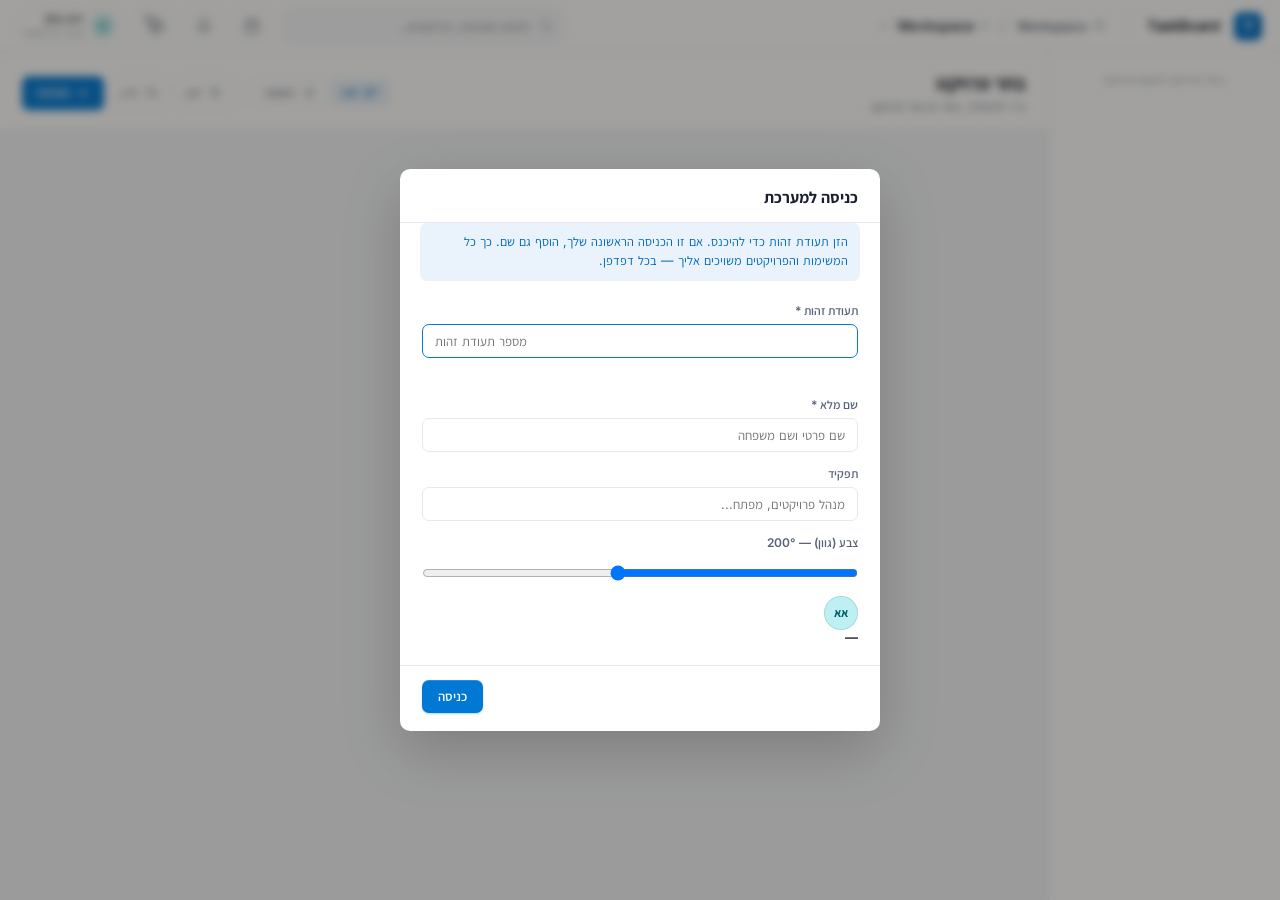
==== commit 38dc29af: "feat: full-page project details view replacing kanban area Replace the collapsible sidebar section w" ====
--- a/index.html
+++ b/index.html
@@ -79,18 +79,15 @@
         <div class="body">
             <!-- Sidebar -->
             <aside class="sidebar">
-                <!-- Project info — collapsible section -->
-                <section class="sidebar-section" id="sidebarInfoSection">
-                    <button class="sidebar-section-header" type="button" data-action="toggleSidebarSection('sidebarInfoSection')" aria-expanded="true">
-                        <span class="sidebar-section-title">פרטי פרויקט</span>
-                        <svg class="sidebar-section-chevron" width="13" height="13" viewBox="0 0 24 24" fill="none" stroke="currentColor" stroke-width="2.2" aria-hidden="true"><path d="M6 9l6 6 6-6"/></svg>
-                    </button>
-                    <div class="sidebar-section-body" id="projectInfoBody">
-                        <div class="project-details-empty">בחר פרויקט להצגת פרטים</div>
-                    </div>
-                </section>
+                <!-- Project details button -->
+                <button class="sidebar-project-details-btn" id="sidebarProjectDetailsBtn" type="button" data-action="openProjectDetailsPage()" style="display:none;">
+                    <svg width="14" height="14" viewBox="0 0 24 24" fill="none" stroke="currentColor" stroke-width="1.8" aria-hidden="true">
+                        <path d="M14 2H6a2 2 0 0 0-2 2v16a2 2 0 0 0 2 2h12a2 2 0 0 0 2-2V8Z"/><path d="M14 2v6h6"/><path d="M16 13H8"/><path d="M16 17H8"/><path d="M10 9H8"/>
+                    </svg>
+                    <span>פרטי פרויקט</span>
+                </button>
 
-                <!-- Everything else (stats by stage + links) -->
+                <!-- Stats + links panel -->
                 <div class="project-details" id="projectDetails">
                     <div class="project-details-empty">בחר פרויקט להצגת פרטים</div>
                 </div>
@@ -141,6 +138,9 @@
                         </button>
                     </div>
                 </div>
+
+                <!-- Project Details Full Page -->
+                <div class="project-details-page" id="projectDetailsPage" style="display:none;"></div>
 
                 <!-- Kanban Board (columns rendered dynamically) -->
                 <div class="kanban-board" id="kanbanBoard"></div>
--- a/style.css
+++ b/style.css
@@ -706,25 +706,92 @@
     display: none;
 }
 
-.project-info-desc {
+/* Sidebar project details button */
+.sidebar-project-details-btn {
+    display: flex;
+    align-items: center;
+    gap: 8px;
+    width: calc(100% - 20px);
+    margin: 10px 10px 0;
+    padding: 9px 12px;
+    background: var(--bg);
+    border: 1px solid var(--line);
+    border-radius: var(--r-md);
+    color: var(--ink-s);
     font-size: 12.5px;
-    line-height: 1.5;
-    color: var(--ink-s);
-    white-space: pre-wrap;
-    word-break: break-word;
-}
-
-.project-info-desc-empty {
-    color: var(--ink-f);
-    font-style: italic;
-}
-
-.project-info-settings-btn {
+    font-weight: 500;
+    cursor: pointer;
+    transition: border-color 0.15s, color 0.15s, background 0.15s;
+}
+
+.sidebar-project-details-btn:hover {
+    border-color: var(--line-h);
+    color: var(--ink);
+    background: #eff2f7;
+}
+
+.sidebar-project-details-btn.active {
+    border-color: var(--blue);
+    color: var(--blue);
+    background: var(--blue-bg);
+}
+
+/* Project Details Full Page */
+.project-details-page {
+    padding: 28px 36px;
+    overflow-y: auto;
+    flex: 1;
+}
+
+.pdp-header {
+    display: flex;
+    align-items: center;
+    gap: 16px;
+    margin-bottom: 28px;
+    flex-wrap: wrap;
+}
+
+.pdp-back {
+    display: flex;
+    align-items: center;
+    gap: 6px;
+    padding: 6px 12px;
+    background: var(--surface);
+    border: 1px solid var(--line);
+    border-radius: var(--r-md);
+    color: var(--ink-s);
+    font-size: 12.5px;
+    font-weight: 500;
+    cursor: pointer;
+    transition: border-color 0.15s, color 0.15s;
+}
+
+.pdp-back:hover {
+    border-color: var(--line-h);
+    color: var(--ink);
+}
+
+.pdp-title {
+    flex: 1;
+    display: flex;
+    align-items: center;
+    gap: 10px;
+    font-size: 20px;
+    font-weight: 700;
+    color: var(--ink);
+}
+
+.pdp-title .project-dot {
+    width: 10px;
+    height: 10px;
+}
+
+.pdp-settings-btn {
     display: flex;
     align-items: center;
     gap: 7px;
-    padding: 7px 10px;
-    background: var(--bg);
+    padding: 7px 14px;
+    background: var(--surface);
     border: 1px solid var(--line);
     border-radius: var(--r-md);
     color: var(--ink-s);
@@ -734,65 +801,103 @@
     transition: border-color 0.15s, color 0.15s, background 0.15s;
 }
 
+.pdp-settings-btn:hover {
+    border-color: var(--blue);
+    color: var(--blue);
+    background: #f0f7ff;
+}
+
+.pdp-body {
+    display: grid;
+    grid-template-columns: 1fr 1fr;
+    gap: 24px;
+}
+
+.pdp-section {
+    background: var(--surface);
+    border: 1px solid var(--line);
+    border-radius: var(--r-lg);
+    padding: 18px 20px;
+}
+
+.pdp-section-label {
+    font-size: 10.5px;
+    font-weight: 700;
+    color: var(--ink-f);
+    text-transform: uppercase;
+    letter-spacing: 0.5px;
+    margin-bottom: 12px;
+}
+
+.pdp-desc {
+    font-size: 13.5px;
+    line-height: 1.6;
+    color: var(--ink-s);
+    white-space: pre-wrap;
+    word-break: break-word;
+}
+
+.pdp-meta-grid {
+    display: flex;
+    flex-direction: column;
+    gap: 8px;
+}
+
+.pdp-meta-item {
+    display: flex;
+    align-items: center;
+    gap: 8px;
+    font-size: 12.5px;
+    color: var(--ink-s);
+}
+
+.pdp-meta-item svg {
+    flex-shrink: 0;
+    color: var(--ink-f);
+}
+
+.pdp-members {
+    display: flex;
+    flex-direction: column;
+    gap: 8px;
+}
+
+.pdp-links .project-link-btn {
+    cursor: pointer;
+}
+
+.project-info-desc {
+    font-size: 12.5px;
+    line-height: 1.5;
+    color: var(--ink-s);
+    white-space: pre-wrap;
+    word-break: break-word;
+}
+
+.project-info-desc-empty {
+    color: var(--ink-f);
+    font-style: italic;
+}
+
+.project-info-settings-btn {
+    display: flex;
+    align-items: center;
+    gap: 7px;
+    padding: 7px 10px;
+    background: var(--bg);
+    border: 1px solid var(--line);
+    border-radius: var(--r-md);
+    color: var(--ink-s);
+    font-size: 12px;
+    font-weight: 500;
+    cursor: pointer;
+    transition: border-color 0.15s, color 0.15s, background 0.15s;
+}
+
 .project-info-settings-btn:hover {
     border-color: var(--blue);
     color: var(--blue);
     background: #f0f7ff;
-}
-
-/* More details toggle inside project info */
-.project-more-details {
-    border-top: 1px solid var(--line);
-    padding-top: 8px;
-}
-
-.project-more-details-toggle {
-    display: flex;
-    align-items: center;
-    gap: 6px;
-    background: none;
-    border: none;
-    padding: 4px 0;
-    font-size: 11.5px;
-    font-weight: 600;
-    color: var(--ink-f);
-    cursor: pointer;
-    transition: color 0.15s;
-}
-
-.project-more-details-toggle:hover {
-    color: var(--ink-s);
-}
-
-.project-more-details-chevron {
-    flex-shrink: 0;
-    transition: transform 0.2s;
-    transform: rotate(-90deg);
-}
-
-.project-more-details-toggle.expanded .project-more-details-chevron {
-    transform: rotate(0deg);
-}
-
-.project-more-details-body {
-    display: flex;
-    flex-direction: column;
-    gap: 10px;
-    padding-top: 10px;
-}
-
-.project-more-details-label {
-    font-size: 10.5px;
-    font-weight: 700;
-    color: var(--ink-f);
-    text-transform: uppercase;
-    letter-spacing: 0.5px;
-}
-
-.project-more-details-members {
-    display: flex;
-    flex-direction: column;
-    gap: 6px;
 }
 
 /* Members in sidebar */
